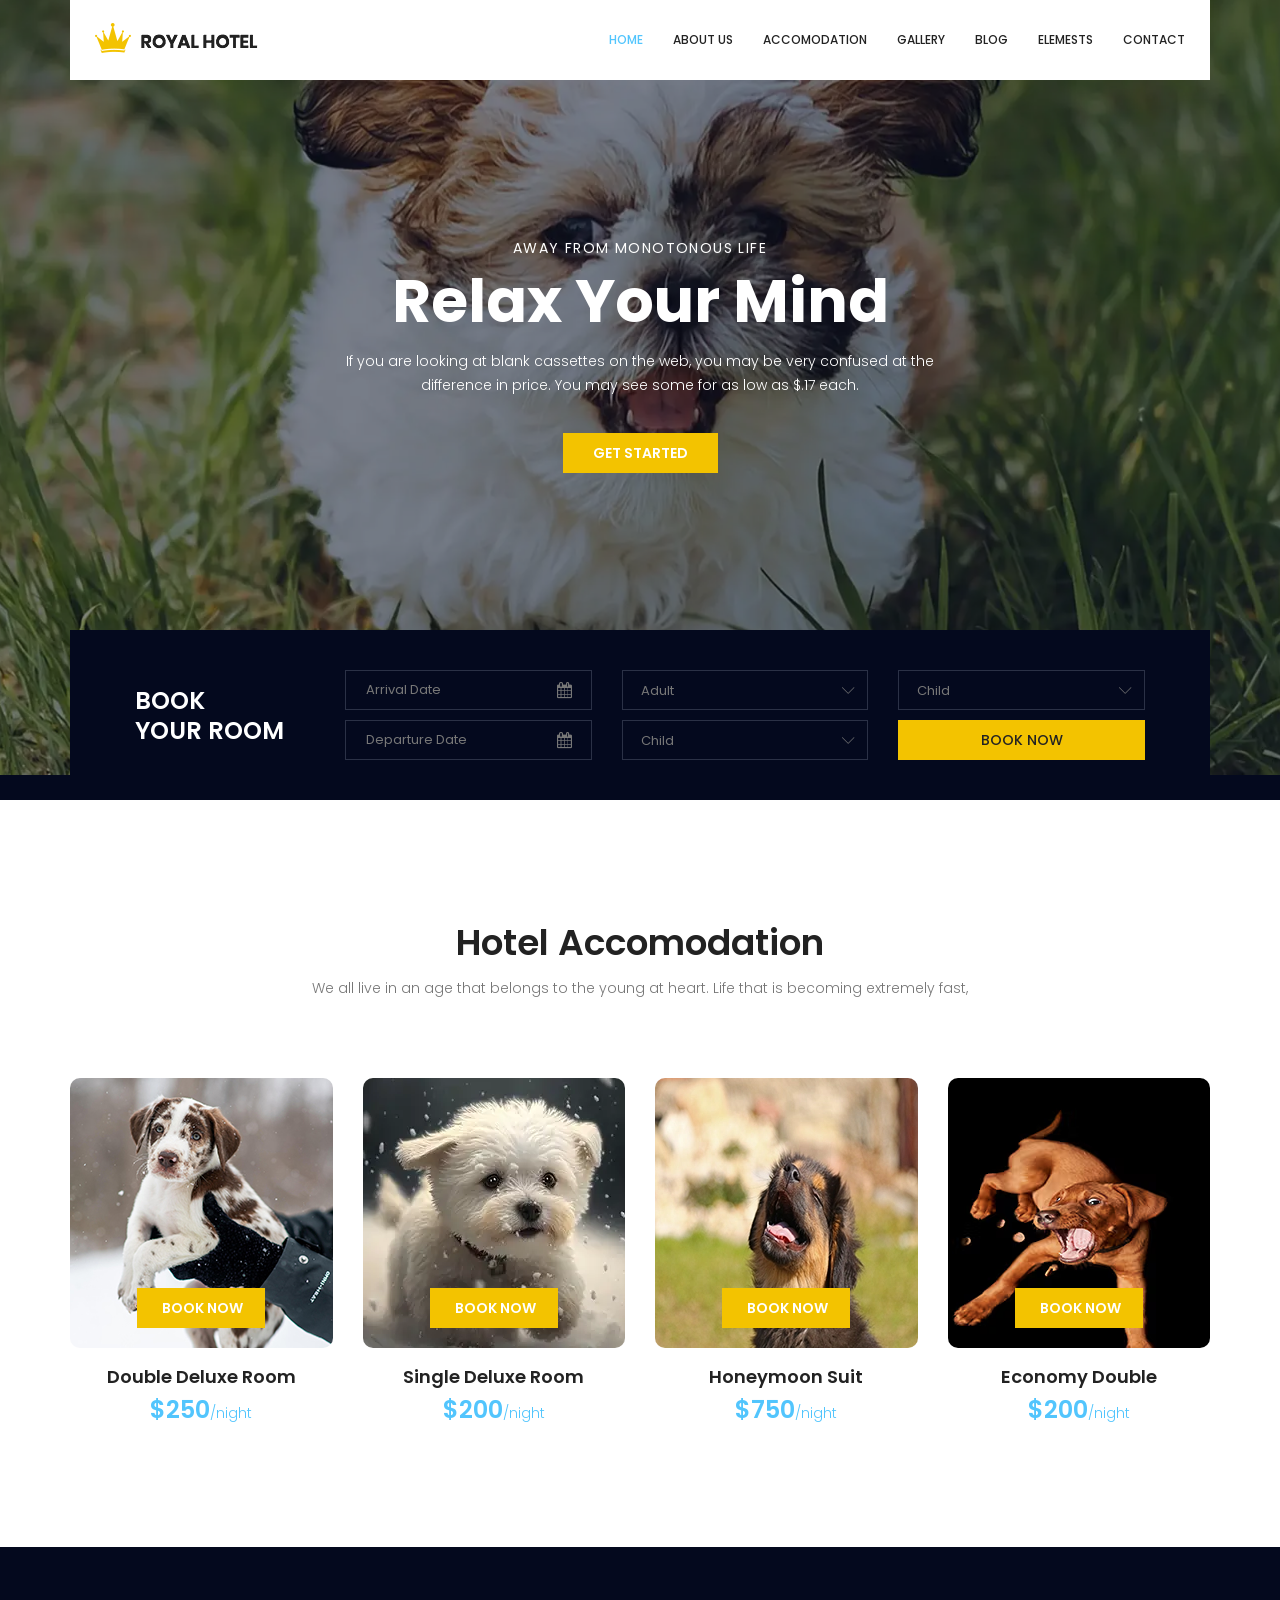
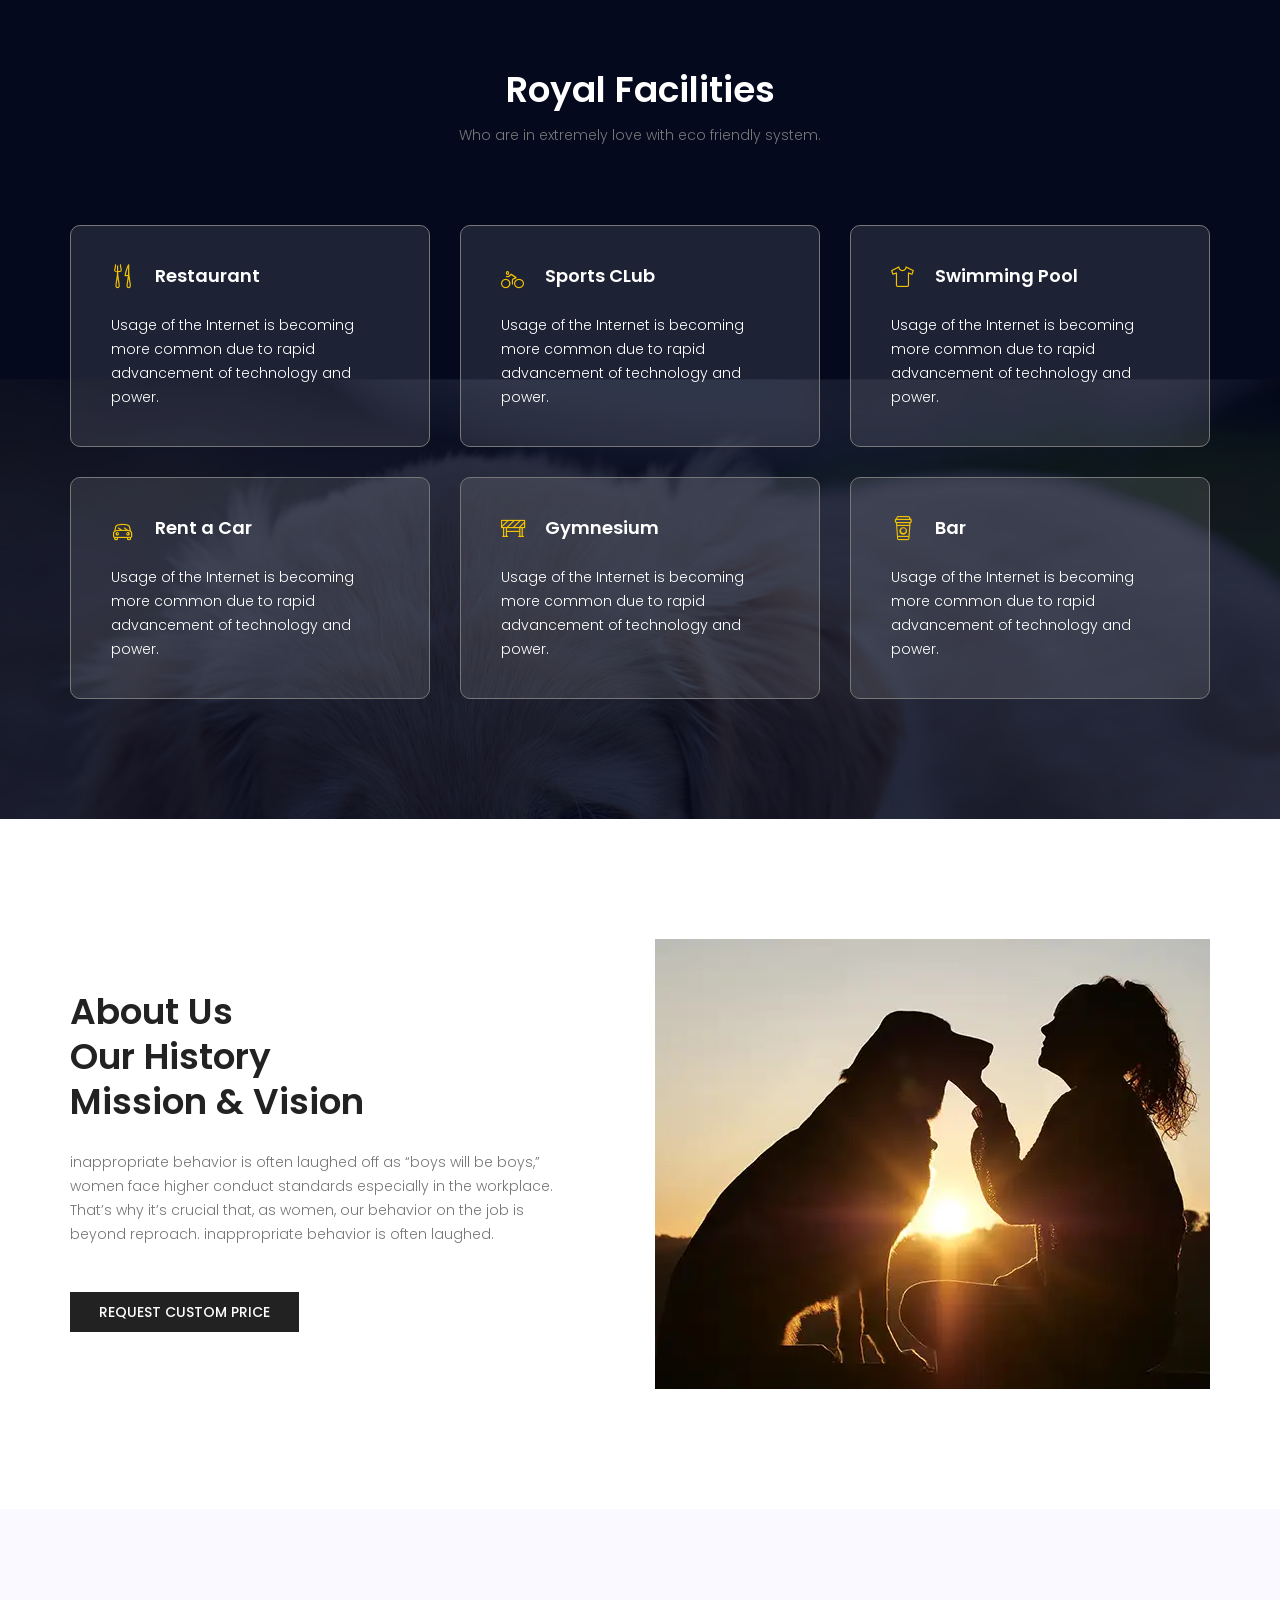
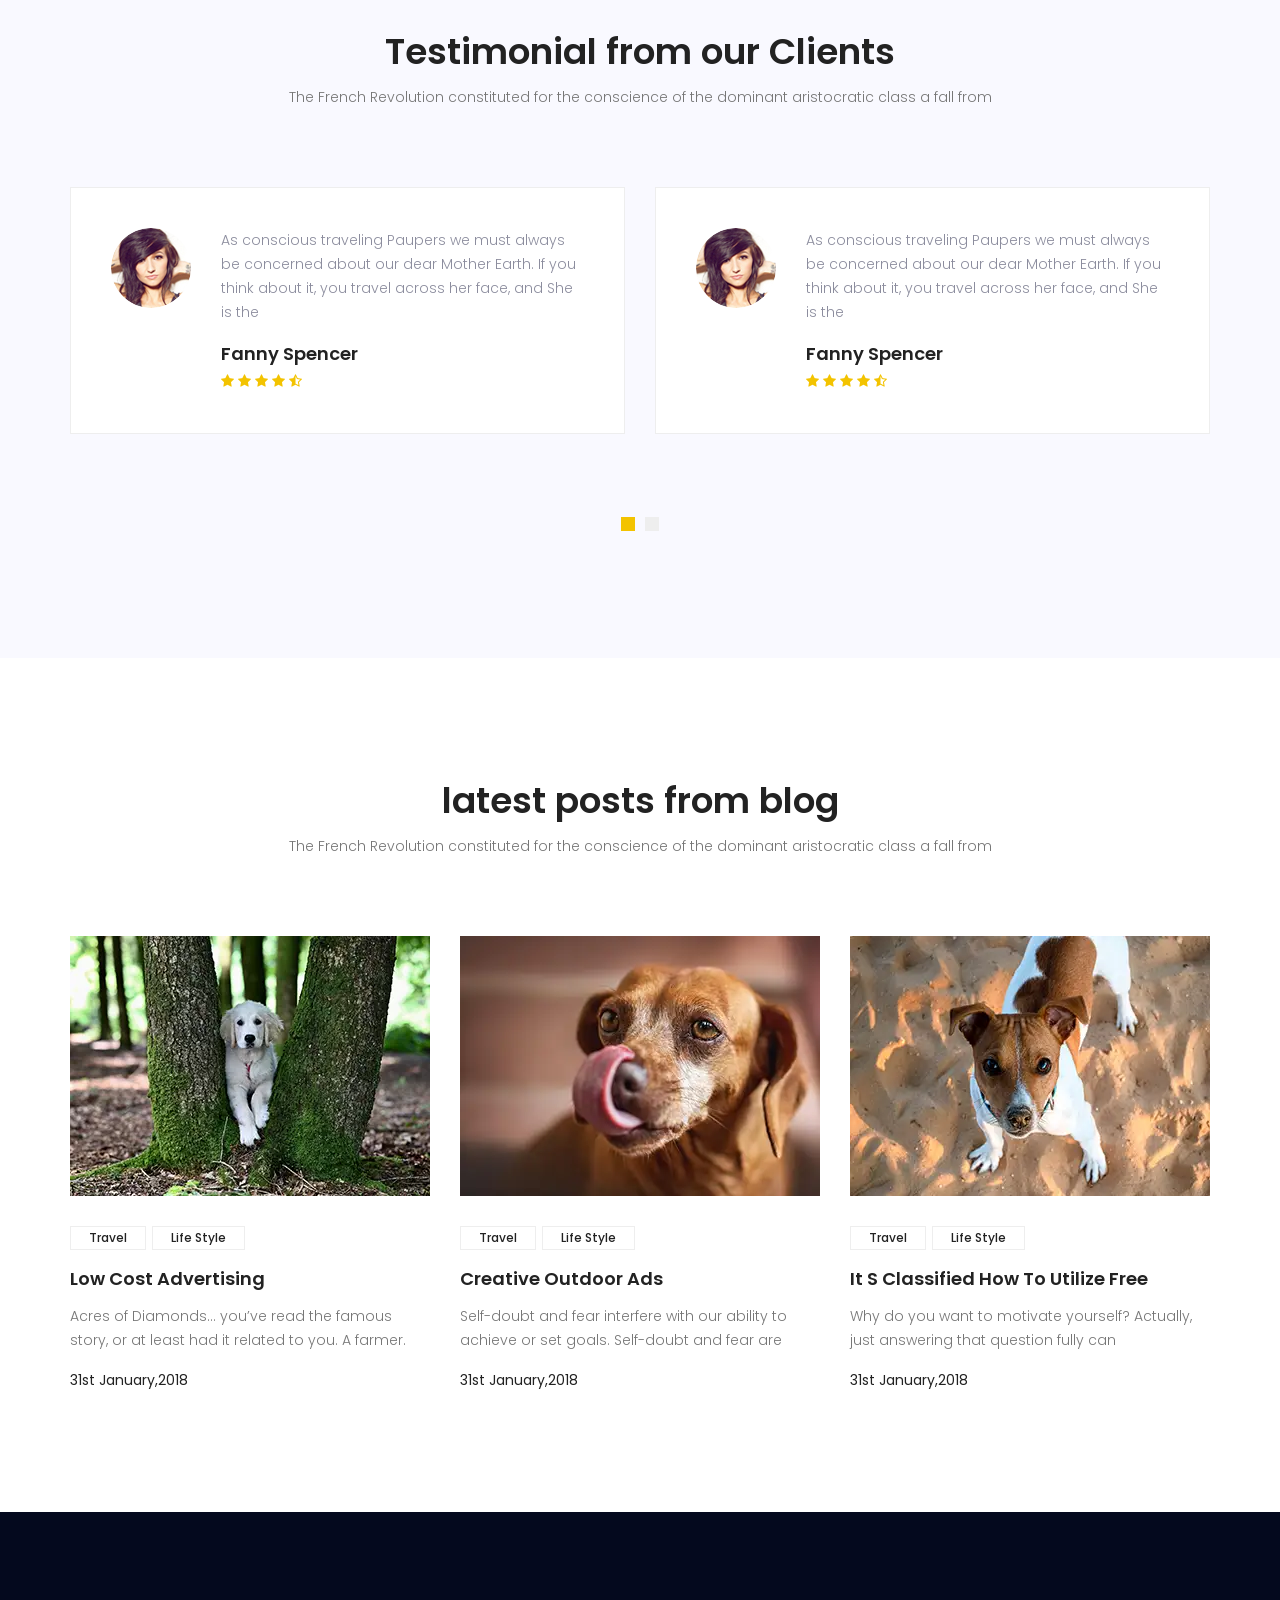
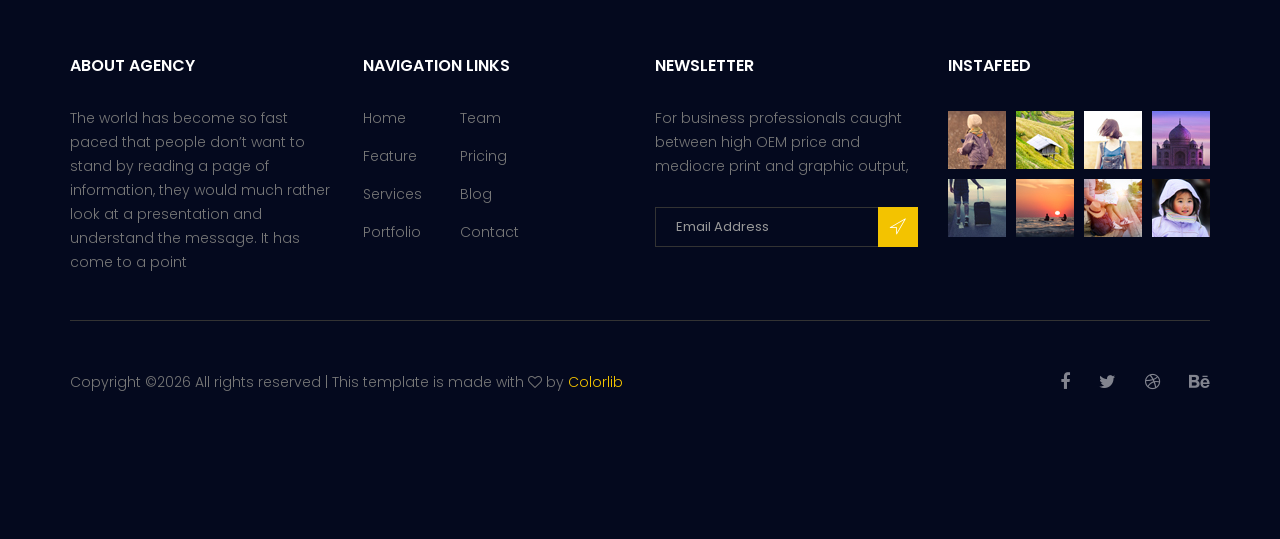
==== index.html @ e7f7d4d5 "primeiro commit" ====
<!doctype html>
<html lang="en">
    <head>
        <!-- Required meta tags -->
        <meta charset="utf-8">
        <meta name="viewport" content="width=device-width, initial-scale=1, shrink-to-fit=no">
        <link rel="icon" href="image/favicon.png" type="image/png">
        <title>Royal Hotel</title>
        <!-- Bootstrap CSS -->
        <link rel="stylesheet" href="css/bootstrap.css">
        <link rel="stylesheet" href="vendors/linericon/style.css">
        <link rel="stylesheet" href="css/font-awesome.min.css">
        <link rel="stylesheet" href="vendors/owl-carousel/owl.carousel.min.css">
        <link rel="stylesheet" href="vendors/bootstrap-datepicker/bootstrap-datetimepicker.min.css">
        <link rel="stylesheet" href="vendors/nice-select/css/nice-select.css">
        <link rel="stylesheet" href="vendors/owl-carousel/owl.carousel.min.css">
        <!-- main css -->
        <link rel="stylesheet" href="css/style.css">
        <link rel="stylesheet" href="css/responsive.css">
    </head>
    <body>
        <!--================Header Area =================-->
        <header class="header_area">
            <div class="container">
                <nav class="navbar navbar-expand-lg navbar-light">
                    <!-- Brand and toggle get grouped for better mobile display -->
                    <a class="navbar-brand logo_h" href="index.html"><img src="image/Logo.png" alt=""></a>
                    <button class="navbar-toggler" type="button" data-toggle="collapse" data-target="#navbarSupportedContent" aria-controls="navbarSupportedContent" aria-expanded="false" aria-label="Toggle navigation">
                        <span class="icon-bar"></span>
                        <span class="icon-bar"></span>
                        <span class="icon-bar"></span>
                    </button>
                    <!-- Collect the nav links, forms, and other content for toggling -->
                    <div class="collapse navbar-collapse offset" id="navbarSupportedContent">
                        <ul class="nav navbar-nav menu_nav ml-auto">
                            <li class="nav-item active"><a class="nav-link" href="index.html">Home</a></li> 
                            <li class="nav-item"><a class="nav-link" href="about.html">About us</a></li>
                            <li class="nav-item"><a class="nav-link" href="accomodation.html">Accomodation</a></li>
                            <li class="nav-item"><a class="nav-link" href="gallery.html">Gallery</a></li>
                            <li class="nav-item submenu dropdown">
                                <a href="#" class="nav-link dropdown-toggle" data-toggle="dropdown" role="button" aria-haspopup="true" aria-expanded="false">Blog</a>
                                <ul class="dropdown-menu">
                                    <li class="nav-item"><a class="nav-link" href="blog.html">Blog</a></li>
                                    <li class="nav-item"><a class="nav-link" href="blog-single.html">Blog Details</a></li>
                                </ul>
                            </li> 
                            <li class="nav-item"><a class="nav-link" href="elements.html">Elemests</a></li>
                            <li class="nav-item"><a class="nav-link" href="contact.html">Contact</a></li>
                        </ul>
                    </div> 
                </nav>
            </div>
        </header>
        <!--================Header Area =================-->
        
        <!--================Banner Area =================-->
        <section class="banner_area">
            <div class="booking_table d_flex align-items-center">
            	<div class="overlay bg-parallax" data-stellar-ratio="0.9" data-stellar-vertical-offset="0" data-background=""></div>
				<div class="container">
					<div class="banner_content text-center">
						<h6>Away from monotonous life</h6>
						<h2>Relax Your Mind</h2>
						<p>If you are looking at blank cassettes on the web, you may be very confused at the<br> difference in price. You may see some for as low as $.17 each.</p>
						<a href="#" class="btn theme_btn button_hover">Get Started</a>
					</div>
				</div>
            </div>
            <div class="hotel_booking_area position">
                <div class="container">
                    <div class="hotel_booking_table">
                        <div class="col-md-3">
                            <h2>Book<br> Your Room</h2>
                        </div>
                        <div class="col-md-9">
                            <div class="boking_table">
                                <div class="row">
                                    <div class="col-md-4">
                                        <div class="book_tabel_item">
                                            <div class="form-group">
                                                <div class='input-group date' id='datetimepicker11'>
                                                    <input type='text' class="form-control" placeholder="Arrival Date"/>
                                                    <span class="input-group-addon">
                                                        <i class="fa fa-calendar" aria-hidden="true"></i>
                                                    </span>
                                                </div>
                                            </div>
                                            <div class="form-group">
                                                <div class='input-group date' id='datetimepicker1'>
                                                    <input type='text' class="form-control" placeholder="Departure Date"/>
                                                    <span class="input-group-addon">
                                                        <i class="fa fa-calendar" aria-hidden="true"></i>
                                                    </span>
                                                </div>
                                            </div>
                                        </div>
                                    </div>
                                    <div class="col-md-4">
                                        <div class="book_tabel_item">
                                            <div class="input-group">
                                                <select class="wide">
                                                    <option data-display="Adult">Adult</option>
                                                    <option value="1">Old</option>
                                                    <option value="2">Younger</option>
                                                    <option value="3">Potato</option>
                                                </select>
                                            </div>
                                            <div class="input-group">
                                                <select class="wide">
                                                    <option data-display="Child">Child</option>
                                                    <option value="1">Child</option>
                                                    <option value="2">Baby</option>
                                                    <option value="3">Child</option>
                                                </select>
                                            </div>
                                        </div>
                                    </div>
                                    <div class="col-md-4">
                                        <div class="book_tabel_item">
                                            <div class="input-group">
                                                <select class="wide">
                                                    <option data-display="Child">Number of Rooms</option>
                                                    <option value="1">Room 01</option>
                                                    <option value="2">Room 02</option>
                                                    <option value="3">Room 03</option>
                                                </select>
                                            </div>
                                            <a class="book_now_btn button_hover" href="#">Book Now</a>
                                        </div>
                                    </div>
                                </div>
                            </div>
                        </div>
                    </div>
                </div>
            </div>
        </section>
        <!--================Banner Area =================-->
        
        <!--================ Accomodation Area  =================-->
        <section class="accomodation_area section_gap">
            <div class="container">
                <div class="section_title text-center">
                    <h2 class="title_color">Hotel Accomodation</h2>
                    <p>We all live in an age that belongs to the young at heart. Life that is becoming extremely fast, </p>
                </div>
                <div class="row mb_30">
                    <div class="col-lg-3 col-sm-6">
                        <div class="accomodation_item text-center">
                            <div class="hotel_img">
                                <img src="image/neve.avif" alt="">
                                <a href="#" class="btn theme_btn button_hover">Book Now</a>
                            </div>
                            <a href="#"><h4 class="sec_h4">Double Deluxe Room</h4></a>
                            <h5>$250<small>/night</small></h5>
                        </div>
                    </div>
                    <div class="col-lg-3 col-sm-6">
                        <div class="accomodation_item text-center">
                            <div class="hotel_img">
                                <img src="image/maltes.webp" alt="">
                                <a href="#" class="btn theme_btn button_hover">Book Now</a>
                            </div>
                            <a href="#"><h4 class="sec_h4">Single Deluxe Room</h4></a>
                            <h5>$200<small>/night</small></h5>
                        </div>
                    </div>
                    <div class="col-lg-3 col-sm-6">
                        <div class="accomodation_item text-center">
                            <div class="hotel_img">
                                <img src="image/cachorro.webp" alt="">
                                <a href="#" class="btn theme_btn button_hover">Book Now</a>
                            </div>
                            <a href="#"><h4 class="sec_h4">Honeymoon Suit</h4></a>
                            <h5>$750<small>/night</small></h5>
                        </div>
                    </div>
                    <div class="col-lg-3 col-sm-6">
                        <div class="accomodation_item text-center">
                            <div class="hotel_img">
                                <img src="image/racao.avif" alt="">
                                <a href="#" class="btn theme_btn button_hover">Book Now</a>
                            </div>
                            <a href="#"><h4 class="sec_h4">Economy Double</h4></a>
                            <h5>$200<small>/night</small></h5>
                        </div>
                    </div>
                </div>
            </div>
        </section>
        <!--================ Accomodation Area  =================-->
        
        <!--================ Facilities Area  =================-->
        <section class="facilities_area section_gap">
            <div class="overlay bg-parallax" data-stellar-ratio="0.8" data-stellar-vertical-offset="0" data-background="">  
            </div>
            <div class="container">
                <div class="section_title text-center">
                    <h2 class="title_w">Royal Facilities</h2>
                    <p>Who are in extremely love with eco friendly system.</p>
                </div>
                <div class="row mb_30">
                    <div class="col-lg-4 col-md-6">
                        <div class="facilities_item">
                            <h4 class="sec_h4"><i class="lnr lnr-dinner"></i>Restaurant</h4>
                            <p>Usage of the Internet is becoming more common due to rapid advancement of technology and power.</p>
                        </div>
                    </div>
                    <div class="col-lg-4 col-md-6">
                        <div class="facilities_item">
                            <h4 class="sec_h4"><i class="lnr lnr-bicycle"></i>Sports CLub</h4>
                            <p>Usage of the Internet is becoming more common due to rapid advancement of technology and power.</p>
                        </div>
                    </div>
                    <div class="col-lg-4 col-md-6">
                        <div class="facilities_item">
                            <h4 class="sec_h4"><i class="lnr lnr-shirt"></i>Swimming Pool</h4>
                            <p>Usage of the Internet is becoming more common due to rapid advancement of technology and power.</p>
                        </div>
                    </div>
                    <div class="col-lg-4 col-md-6">
                        <div class="facilities_item">
                            <h4 class="sec_h4"><i class="lnr lnr-car"></i>Rent a Car</h4>
                            <p>Usage of the Internet is becoming more common due to rapid advancement of technology and power.</p>
                        </div>
                    </div>
                    <div class="col-lg-4 col-md-6">
                        <div class="facilities_item">
                            <h4 class="sec_h4"><i class="lnr lnr-construction"></i>Gymnesium</h4>
                            <p>Usage of the Internet is becoming more common due to rapid advancement of technology and power.</p>
                        </div>
                    </div>
                    <div class="col-lg-4 col-md-6">
                        <div class="facilities_item">
                            <h4 class="sec_h4"><i class="lnr lnr-coffee-cup"></i>Bar</h4>
                            <p>Usage of the Internet is becoming more common due to rapid advancement of technology and power.</p>
                        </div>
                    </div>
                </div>
            </div>
        </section>
        <!--================ Facilities Area  =================-->
        
        <!--================ About History Area  =================-->
        <section class="about_history_area section_gap">
            <div class="container">
                <div class="row">
                    <div class="col-md-6 d_flex align-items-center">
                        <div class="about_content ">
                            <h2 class="title title_color">About Us <br>Our History<br>Mission & Vision</h2>
                            <p>inappropriate behavior is often laughed off as “boys will be boys,” women face higher conduct standards especially in the workplace. That’s why it’s crucial that, as women, our behavior on the job is beyond reproach. inappropriate behavior is often laughed.</p>
                            <a href="#" class="button_hover theme_btn_two">Request Custom Price</a>
                        </div>
                    </div>
                    <div class="col-md-6">
                        <img class="img-fluid" src="image/dono.webp" alt="img">
                    </div>
                </div>
            </div>
        </section>
        <!--================ About History Area  =================-->
        
        <!--================ Testimonial Area  =================-->
        <section class="testimonial_area section_gap">
            <div class="container">
                <div class="section_title text-center">
                    <h2 class="title_color">Testimonial from our Clients</h2>
                    <p>The French Revolution constituted for the conscience of the dominant aristocratic class a fall from </p>
                </div>
                <div class="testimonial_slider owl-carousel">
                    <div class="media testimonial_item">
                        <img class="rounded-circle" src="image/testtimonial-1.jpg" alt="">
                        <div class="media-body">
                            <p>As conscious traveling Paupers we must always be concerned about our dear Mother Earth. If you think about it, you travel across her face, and She is the </p>
                            <a href="#"><h4 class="sec_h4">Fanny Spencer</h4></a>
                            <div class="star">
                                <a href="#"><i class="fa fa-star"></i></a>
                                <a href="#"><i class="fa fa-star"></i></a>
                                <a href="#"><i class="fa fa-star"></i></a>
                                <a href="#"><i class="fa fa-star"></i></a>
                                <a href="#"><i class="fa fa-star-half-o"></i></a>
                            </div>
                        </div>
                    </div>    
                    <div class="media testimonial_item">
                        <img class="rounded-circle" src="image/testtimonial-1.jpg" alt="">
                        <div class="media-body">
                            <p>As conscious traveling Paupers we must always be concerned about our dear Mother Earth. If you think about it, you travel across her face, and She is the </p>
                            <a href="#"><h4 class="sec_h4">Fanny Spencer</h4></a>
                            <div class="star">
                                <a href="#"><i class="fa fa-star"></i></a>
                                <a href="#"><i class="fa fa-star"></i></a>
                                <a href="#"><i class="fa fa-star"></i></a>
                                <a href="#"><i class="fa fa-star"></i></a>
                                <a href="#"><i class="fa fa-star-half-o"></i></a>
                            </div>
                        </div>
                    </div>
                    <div class="media testimonial_item">
                        <img class="rounded-circle" src="image/testtimonial-1.jpg" alt="">
                        <div class="media-body">
                            <p>As conscious traveling Paupers we must always be concerned about our dear Mother Earth. If you think about it, you travel across her face, and She is the </p>
                            <a href="#"><h4 class="sec_h4">Fanny Spencer</h4></a>
                            <div class="star">
                                <a href="#"><i class="fa fa-star"></i></a>
                                <a href="#"><i class="fa fa-star"></i></a>
                                <a href="#"><i class="fa fa-star"></i></a>
                                <a href="#"><i class="fa fa-star"></i></a>
                                <a href="#"><i class="fa fa-star-half-o"></i></a>
                            </div>
                        </div>
                    </div>    
                    <div class="media testimonial_item">
                        <img class="rounded-circle" src="image/testtimonial-1.jpg" alt="">
                        <div class="media-body">
                            <p>As conscious traveling Paupers we must always be concerned about our dear Mother Earth. If you think about it, you travel across her face, and She is the </p>
                            <a href="#"><h4 class="sec_h4">Fanny Spencer</h4></a>
                            <div class="star">
                                <a href="#"><i class="fa fa-star"></i></a>
                                <a href="#"><i class="fa fa-star"></i></a>
                                <a href="#"><i class="fa fa-star"></i></a>
                                <a href="#"><i class="fa fa-star"></i></a>
                                <a href="#"><i class="fa fa-star-half-o"></i></a>
                            </div>
                        </div>
                    </div>
                </div>
            </div>
        </section>
        <!--================ Testimonial Area  =================-->
        
        <!--================ Latest Blog Area  =================-->
        <section class="latest_blog_area section_gap">
            <div class="container">
                <div class="section_title text-center">
                    <h2 class="title_color">latest posts from blog</h2>
                    <p>The French Revolution constituted for the conscience of the dominant aristocratic class a fall from </p>
                </div>
                <div class="row mb_30">
                    <div class="col-lg-4 col-md-6">
                        <div class="single-recent-blog-post">
                            <div class="thumb">
                                <img class="img-fluid" src="image/blog/cachorro-na-arvore.webp" alt="post">
                            </div>
                            <div class="details">
                                <div class="tags">
                                    <a href="#" class="button_hover tag_btn">Travel</a>
                                    <a href="#" class="button_hover tag_btn">Life Style</a>
                                </div>
                                <a href="#"><h4 class="sec_h4">Low Cost Advertising</h4></a>
                                <p>Acres of Diamonds… you’ve read the famous story, or at least had it related to you. A farmer.</p>
                                <h6 class="date title_color">31st January,2018</h6>
                            </div>	
                        </div>
                    </div>
                    <div class="col-lg-4 col-md-6">
                        <div class="single-recent-blog-post">
                            <div class="thumb">
                                <img class="img-fluid" src="image/blog/cachorro-caramelo.webp" alt="post">
                            </div>
                            <div class="details">
                                <div class="tags">
                                    <a href="#" class="button_hover tag_btn">Travel</a>
                                    <a href="#" class="button_hover tag_btn">Life Style</a>
                                </div>
                                <a href="#"><h4 class="sec_h4">Creative Outdoor Ads</h4></a>
                                <p>Self-doubt and fear interfere with our ability to achieve or set goals. Self-doubt and fear are</p>
                                <h6 class="date title_color">31st January,2018</h6>
                            </div>	
                        </div>
                    </div>
                    <div class="col-lg-4 col-md-6">
                        <div class="single-recent-blog-post">
                            <div class="thumb">
                                <img class="img-fluid" src="image/blog/cachorro-na-praia.webp" alt="post">
                            </div>
                            <div class="details">
                                <div class="tags">
                                    <a href="#" class="button_hover tag_btn">Travel</a>
                                    <a href="#" class="button_hover tag_btn">Life Style</a>
                                </div>
                                <a href="#"><h4 class="sec_h4">It S Classified How To Utilize Free</h4></a>
                                <p>Why do you want to motivate yourself? Actually, just answering that question fully can </p>
                                <h6 class="date title_color">31st January,2018</h6>
                            </div>	
                        </div>
                    </div>
                </div>
            </div>
        </section>
        <!--================ Recent Area  =================-->
        
        <!--================ start footer Area  =================-->	
        <footer class="footer-area section_gap">
            <div class="container">
                <div class="row">
                    <div class="col-lg-3  col-md-6 col-sm-6">
                        <div class="single-footer-widget">
                            <h6 class="footer_title">About Agency</h6>
                            <p>The world has become so fast paced that people don’t want to stand by reading a page of information, they would much rather look at a presentation and understand the message. It has come to a point </p>
                        </div>
                    </div>
                    <div class="col-lg-3 col-md-6 col-sm-6">
                        <div class="single-footer-widget">
                            <h6 class="footer_title">Navigation Links</h6>
                            <div class="row">
                                <div class="col-4">
                                    <ul class="list_style">
                                        <li><a href="#">Home</a></li>
                                        <li><a href="#">Feature</a></li>
                                        <li><a href="#">Services</a></li>
                                        <li><a href="#">Portfolio</a></li>
                                    </ul>
                                </div>
                                <div class="col-4">
                                    <ul class="list_style">
                                        <li><a href="#">Team</a></li>
                                        <li><a href="#">Pricing</a></li>
                                        <li><a href="#">Blog</a></li>
                                        <li><a href="#">Contact</a></li>
                                    </ul>
                                </div>										
                            </div>							
                        </div>
                    </div>							
                    <div class="col-lg-3 col-md-6 col-sm-6">
                        <div class="single-footer-widget">
                            <h6 class="footer_title">Newsletter</h6>
                            <p>For business professionals caught between high OEM price and mediocre print and graphic output, </p>		
                            <div id="mc_embed_signup">
                                <form target="_blank" action="https://spondonit.us12.list-manage.com/subscribe/post?u=1462626880ade1ac87bd9c93a&amp;id=92a4423d01" method="get" class="subscribe_form relative">
                                    <div class="input-group d-flex flex-row">
                                        <input name="EMAIL" placeholder="Email Address" onfocus="this.placeholder = ''" onblur="this.placeholder = 'Email Address '" required="" type="email">
                                        <button class="btn sub-btn"><span class="lnr lnr-location"></span></button>		
                                    </div>									
                                    <div class="mt-10 info"></div>
                                </form>
                            </div>
                        </div>
                    </div>
                    <div class="col-lg-3 col-md-6 col-sm-6">
                        <div class="single-footer-widget instafeed">
                            <h6 class="footer_title">InstaFeed</h6>
                            <ul class="list_style instafeed d-flex flex-wrap">
                                <li><img src="image/instagram/Image-01.jpg" alt=""></li>
                                <li><img src="image/instagram/Image-02.jpg" alt=""></li>
                                <li><img src="image/instagram/Image-03.jpg" alt=""></li>
                                <li><img src="image/instagram/Image-04.jpg" alt=""></li>
                                <li><img src="image/instagram/Image-05.jpg" alt=""></li>
                                <li><img src="image/instagram/Image-06.jpg" alt=""></li>
                                <li><img src="image/instagram/Image-07.jpg" alt=""></li>
                                <li><img src="image/instagram/Image-08.jpg" alt=""></li>
                            </ul>
                        </div>
                    </div>						
                </div>
                <div class="border_line"></div>
                <div class="row footer-bottom d-flex justify-content-between align-items-center">
                    <p class="col-lg-8 col-sm-12 footer-text m-0"><!-- Link back to Colorlib can't be removed. Template is licensed under CC BY 3.0. -->
Copyright &copy;<script>document.write(new Date().getFullYear());</script> All rights reserved | This template is made with <i class="fa fa-heart-o" aria-hidden="true"></i> by <a href="https://colorlib.com" target="_blank">Colorlib</a>
<!-- Link back to Colorlib can't be removed. Template is licensed under CC BY 3.0. --></p>
                    <div class="col-lg-4 col-sm-12 footer-social">
                        <a href="#"><i class="fa fa-facebook"></i></a>
                        <a href="#"><i class="fa fa-twitter"></i></a>
                        <a href="#"><i class="fa fa-dribbble"></i></a>
                        <a href="#"><i class="fa fa-behance"></i></a>
                    </div>
                </div>
            </div>
        </footer>
		<!--================ End footer Area  =================-->
        
        
        <!-- Optional JavaScript -->
        <!-- jQuery first, then Popper.js, then Bootstrap JS -->
        <script src="js/jquery-3.2.1.min.js"></script>
        <script src="js/popper.js"></script>
        <script src="js/bootstrap.min.js"></script>
        <script src="vendors/owl-carousel/owl.carousel.min.js"></script>
        <script src="js/jquery.ajaxchimp.min.js"></script>
        <script src="js/mail-script.js"></script>
        <script src="vendors/bootstrap-datepicker/bootstrap-datetimepicker.min.js"></script>
        <script src="vendors/nice-select/js/jquery.nice-select.js"></script>
        <script src="js/mail-script.js"></script>
        <script src="js/stellar.js"></script>
        <script src="vendors/lightbox/simpleLightbox.min.js"></script>
        <script src="js/custom.js"></script>
    </body>
</html>
---- vendors/linericon/style.css ----
@font-face {
	font-family: 'Linearicons-Free';
	src:url('fonts/Linearicons-Free.eot?w118d');
	src:url('fonts/Linearicons-Free.eot?#iefixw118d') format('embedded-opentype'),
		url('fonts/Linearicons-Free.woff2?w118d') format('woff2'),
		url('fonts/Linearicons-Free.woff?w118d') format('woff'),
		url('fonts/Linearicons-Free.ttf?w118d') format('truetype'),
		url('fonts/Linearicons-Free.svg?w118d#Linearicons-Free') format('svg');
	font-weight: normal;
	font-style: normal;
}

.lnr {
	font-family: 'Linearicons-Free';
	speak: none;
	font-style: normal;
	font-weight: normal;
	font-variant: normal;
	text-transform: none;
	line-height: 1;

	/* Better Font Rendering =========== */
	-webkit-font-smoothing: antialiased;
	-moz-osx-font-smoothing: grayscale;
}

.lnr-home:before {
	content: "\e800";
}
.lnr-apartment:before {
	content: "\e801";
}
.lnr-pencil:before {
	content: "\e802";
}
.lnr-magic-wand:before {
	content: "\e803";
}
.lnr-drop:before {
	content: "\e804";
}
.lnr-lighter:before {
	content: "\e805";
}
.lnr-poop:before {
	content: "\e806";
}
.lnr-sun:before {
	content: "\e807";
}
.lnr-moon:before {
	content: "\e808";
}
.lnr-cloud:before {
	content: "\e809";
}
.lnr-cloud-upload:before {
	content: "\e80a";
}
.lnr-cloud-download:before {
	content: "\e80b";
}
.lnr-cloud-sync:before {
	content: "\e80c";
}
.lnr-cloud-check:before {
	content: "\e80d";
}
.lnr-database:before {
	content: "\e80e";
}
.lnr-lock:before {
	content: "\e80f";
}
.lnr-cog:before {
	content: "\e810";
}
.lnr-trash:before {
	content: "\e811";
}
.lnr-dice:before {
	content: "\e812";
}
.lnr-heart:before {
	content: "\e813";
}
.lnr-star:before {
	content: "\e814";
}
.lnr-star-half:before {
	content: "\e815";
}
.lnr-star-empty:before {
	content: "\e816";
}
.lnr-flag:before {
	content: "\e817";
}
.lnr-envelope:before {
	content: "\e818";
}
.lnr-paperclip:before {
	content: "\e819";
}
.lnr-inbox:before {
	content: "\e81a";
}
.lnr-eye:before {
	content: "\e81b";
}
.lnr-printer:before {
	content: "\e81c";
}
.lnr-file-empty:before {
	content: "\e81d";
}
.lnr-file-add:before {
	content: "\e81e";
}
.lnr-enter:before {
	content: "\e81f";
}
.lnr-exit:before {
	content: "\e820";
}
.lnr-graduation-hat:before {
	content: "\e821";
}
.lnr-license:before {
	content: "\e822";
}
.lnr-music-note:before {
	content: "\e823";
}
.lnr-film-play:before {
	content: "\e824";
}
.lnr-camera-video:before {
	content: "\e825";
}
.lnr-camera:before {
	content: "\e826";
}
.lnr-picture:before {
	content: "\e827";
}
.lnr-book:before {
	content: "\e828";
}
.lnr-bookmark:before {
	content: "\e829";
}
.lnr-user:before {
	content: "\e82a";
}
.lnr-users:before {
	content: "\e82b";
}
.lnr-shirt:before {
	content: "\e82c";
}
.lnr-store:before {
	content: "\e82d";
}
.lnr-cart:before {
	content: "\e82e";
}
.lnr-tag:before {
	content: "\e82f";
}
.lnr-phone-handset:before {
	content: "\e830";
}
.lnr-phone:before {
	content: "\e831";
}
.lnr-pushpin:before {
	content: "\e832";
}
.lnr-map-marker:before {
	content: "\e833";
}
.lnr-map:before {
	content: "\e834";
}
.lnr-location:before {
	content: "\e835";
}
.lnr-calendar-full:before {
	content: "\e836";
}
.lnr-keyboard:before {
	content: "\e837";
}
.lnr-spell-check:before {
	content: "\e838";
}
.lnr-screen:before {
	content: "\e839";
}
.lnr-smartphone:before {
	content: "\e83a";
}
.lnr-tablet:before {
	content: "\e83b";
}
.lnr-laptop:before {
	content: "\e83c";
}
.lnr-laptop-phone:before {
	content: "\e83d";
}
.lnr-power-switch:before {
	content: "\e83e";
}
.lnr-bubble:before {
	content: "\e83f";
}
.lnr-heart-pulse:before {
	content: "\e840";
}
.lnr-construction:before {
	content: "\e841";
}
.lnr-pie-chart:before {
	content: "\e842";
}
.lnr-chart-bars:before {
	content: "\e843";
}
.lnr-gift:before {
	content: "\e844";
}
.lnr-diamond:before {
	content: "\e845";
}
.lnr-linearicons:before {
	content: "\e846";
}
.lnr-dinner:before {
	content: "\e847";
}
.lnr-coffee-cup:before {
	content: "\e848";
}
.lnr-leaf:before {
	content: "\e849";
}
.lnr-paw:before {
	content: "\e84a";
}
.lnr-rocket:before {
	content: "\e84b";
}
.lnr-briefcase:before {
	content: "\e84c";
}
.lnr-bus:before {
	content: "\e84d";
}
.lnr-car:before {
	content: "\e84e";
}
.lnr-train:before {
	content: "\e84f";
}
.lnr-bicycle:before {
	content: "\e850";
}
.lnr-wheelchair:before {
	content: "\e851";
}
.lnr-select:before {
	content: "\e852";
}
.lnr-earth:before {
	content: "\e853";
}
.lnr-smile:before {
	content: "\e854";
}
.lnr-sad:before {
	content: "\e855";
}
.lnr-neutral:before {
	content: "\e856";
}
.lnr-mustache:before {
	content: "\e857";
}
.lnr-alarm:before {
	content: "\e858";
}
.lnr-bullhorn:before {
	content: "\e859";
}
.lnr-volume-high:before {
	content: "\e85a";
}
.lnr-volume-medium:before {
	content: "\e85b";
}
.lnr-volume-low:before {
	content: "\e85c";
}
.lnr-volume:before {
	content: "\e85d";
}
.lnr-mic:before {
	content: "\e85e";
}
.lnr-hourglass:before {
	content: "\e85f";
}
.lnr-undo:before {
	content: "\e860";
}
.lnr-redo:before {
	content: "\e861";
}
.lnr-sync:before {
	content: "\e862";
}
.lnr-history:before {
	content: "\e863";
}
.lnr-clock:before {
	content: "\e864";
}
.lnr-download:before {
	content: "\e865";
}
.lnr-upload:before {
	content: "\e866";
}
.lnr-enter-down:before {
	content: "\e867";
}
.lnr-exit-up:before {
	content: "\e868";
}
.lnr-bug:before {
	content: "\e869";
}
.lnr-code:before {
	content: "\e86a";
}
.lnr-link:before {
	content: "\e86b";
}
.lnr-unlink:before {
	content: "\e86c";
}
.lnr-thumbs-up:before {
	content: "\e86d";
}
.lnr-thumbs-down:before {
	content: "\e86e";
}
.lnr-magnifier:before {
	content: "\e86f";
}
.lnr-cross:before {
	content: "\e870";
}
.lnr-menu:before {
	content: "\e871";
}
.lnr-list:before {
	content: "\e872";
}
.lnr-chevron-up:before {
	content: "\e873";
}
.lnr-chevron-down:before {
	content: "\e874";
}
.lnr-chevron-left:before {
	content: "\e875";
}
.lnr-chevron-right:before {
	content: "\e876";
}
.lnr-arrow-up:before {
	content: "\e877";
}
.lnr-arrow-down:before {
	content: "\e878";
}
.lnr-arrow-left:before {
	content: "\e879";
}
.lnr-arrow-right:before {
	content: "\e87a";
}
.lnr-move:before {
	content: "\e87b";
}
.lnr-warning:before {
	content: "\e87c";
}
.lnr-question-circle:before {
	content: "\e87d";
}
.lnr-menu-circle:before {
	content: "\e87e";
}
.lnr-checkmark-circle:before {
	content: "\e87f";
}
.lnr-cross-circle:before {
	content: "\e880";
}
.lnr-plus-circle:before {
	content: "\e881";
}
.lnr-circle-minus:before {
	content: "\e882";
}
.lnr-arrow-up-circle:before {
	content: "\e883";
}
.lnr-arrow-down-circle:before {
	content: "\e884";
}
.lnr-arrow-left-circle:before {
	content: "\e885";
}
.lnr-arrow-right-circle:before {
	content: "\e886";
}
.lnr-chevron-up-circle:before {
	content: "\e887";
}
.lnr-chevron-down-circle:before {
	content: "\e888";
}
.lnr-chevron-left-circle:before {
	content: "\e889";
}
.lnr-chevron-right-circle:before {
	content: "\e88a";
}
.lnr-crop:before {
	content: "\e88b";
}
.lnr-frame-expand:before {
	content: "\e88c";
}
.lnr-frame-contract:before {
	content: "\e88d";
}
.lnr-layers:before {
	content: "\e88e";
}
.lnr-funnel:before {
	content: "\e88f";
}
.lnr-text-format:before {
	content: "\e890";
}
.lnr-text-format-remove:before {
	content: "\e891";
}
.lnr-text-size:before {
	content: "\e892";
}
.lnr-bold:before {
	content: "\e893";
}
.lnr-italic:before {
	content: "\e894";
}
.lnr-underline:before {
	content: "\e895";
}
.lnr-strikethrough:before {
	content: "\e896";
}
.lnr-highlight:before {
	content: "\e897";
}
.lnr-text-align-left:before {
	content: "\e898";
}
.lnr-text-align-center:before {
	content: "\e899";
}
.lnr-text-align-right:before {
	content: "\e89a";
}
.lnr-text-align-justify:before {
	content: "\e89b";
}
.lnr-line-spacing:before {
	content: "\e89c";
}
.lnr-indent-increase:before {
	content: "\e89d";
}
.lnr-indent-decrease:before {
	content: "\e89e";
}
.lnr-pilcrow:before {
	content: "\e89f";
}
.lnr-direction-ltr:before {
	content: "\e8a0";
}
.lnr-direction-rtl:before {
	content: "\e8a1";
}
.lnr-page-break:before {
	content: "\e8a2";
}
.lnr-sort-alpha-asc:before {
	content: "\e8a3";
}
.lnr-sort-amount-asc:before {
	content: "\e8a4";
}
.lnr-hand:before {
	content: "\e8a5";
}
.lnr-pointer-up:before {
	content: "\e8a6";
}
.lnr-pointer-right:before {
	content: "\e8a7";
}
.lnr-pointer-down:before {
	content: "\e8a8";
}
.lnr-pointer-left:before {
	content: "\e8a9";
}
---- vendors/nice-select/css/nice-select.css ----
.nice-select {
  -webkit-tap-highlight-color: transparent;
  background-color: #fff;
  border-radius: 5px;
  border: solid 1px #e8e8e8;
  box-sizing: border-box;
  clear: both;
  cursor: pointer;
  display: block;
  float: left;
  font-family: inherit;
  font-size: 14px;
  font-weight: normal;
  height: 42px;
  line-height: 40px;
  outline: none;
  padding-left: 18px;
  padding-right: 30px;
  position: relative;
  text-align: left !important;
  -webkit-transition: all 0.2s ease-in-out;
  transition: all 0.2s ease-in-out;
  -webkit-user-select: none;
     -moz-user-select: none;
      -ms-user-select: none;
          user-select: none;
  white-space: nowrap;
  width: auto; }
  .nice-select:hover {
    border-color: #dbdbdb; }
  .nice-select:active, .nice-select.open, .nice-select:focus {
    border-color: #999; }
  .nice-select:after {
    border-bottom: 2px solid #999;
    border-right: 2px solid #999;
    content: '';
    display: block;
    height: 5px;
    margin-top: -4px;
    pointer-events: none;
    position: absolute;
    right: 12px;
    top: 50%;
    -webkit-transform-origin: 66% 66%;
        -ms-transform-origin: 66% 66%;
            transform-origin: 66% 66%;
    -webkit-transform: rotate(45deg);
        -ms-transform: rotate(45deg);
            transform: rotate(45deg);
    -webkit-transition: all 0.15s ease-in-out;
    transition: all 0.15s ease-in-out;
    width: 5px; }
  .nice-select.open:after {
    -webkit-transform: rotate(-135deg);
        -ms-transform: rotate(-135deg);
            transform: rotate(-135deg); }
  .nice-select.open .list {
    opacity: 1;
    pointer-events: auto;
    -webkit-transform: scale(1) translateY(0);
        -ms-transform: scale(1) translateY(0);
            transform: scale(1) translateY(0); }
  .nice-select.disabled {
    border-color: #ededed;
    color: #999;
    pointer-events: none; }
    .nice-select.disabled:after {
      border-color: #cccccc; }
  .nice-select.wide {
    width: 100%; }
    .nice-select.wide .list {
      left: 0 !important;
      right: 0 !important; }
  .nice-select.right {
    float: right; }
    .nice-select.right .list {
      left: auto;
      right: 0; }
  .nice-select.small {
    font-size: 12px;
    height: 36px;
    line-height: 34px; }
    .nice-select.small:after {
      height: 4px;
      width: 4px; }
    .nice-select.small .option {
      line-height: 34px;
      min-height: 34px; }
  .nice-select .list {
    background-color: #fff;
    border-radius: 5px;
    box-shadow: 0 0 0 1px rgba(68, 68, 68, 0.11);
    box-sizing: border-box;
    margin-top: 4px;
    opacity: 0;
    overflow: hidden;
    padding: 0;
    pointer-events: none;
    position: absolute;
    top: 100%;
    left: 0;
    -webkit-transform-origin: 50% 0;
        -ms-transform-origin: 50% 0;
            transform-origin: 50% 0;
    -webkit-transform: scale(0.75) translateY(-21px);
        -ms-transform: scale(0.75) translateY(-21px);
            transform: scale(0.75) translateY(-21px);
    -webkit-transition: all 0.2s cubic-bezier(0.5, 0, 0, 1.25), opacity 0.15s ease-out;
    transition: all 0.2s cubic-bezier(0.5, 0, 0, 1.25), opacity 0.15s ease-out;
    z-index: 9; }
    .nice-select .list:hover .option:not(:hover) {
      background-color: transparent !important; }
  .nice-select .option {
    cursor: pointer;
    font-weight: 400;
    line-height: 40px;
    list-style: none;
    min-height: 40px;
    outline: none;
    padding-left: 18px;
    padding-right: 29px;
    text-align: left;
    -webkit-transition: all 0.2s;
    transition: all 0.2s; }
    .nice-select .option:hover, .nice-select .option.focus, .nice-select .option.selected.focus {
      background-color: #f6f6f6; }
    .nice-select .option.selected {
      font-weight: bold; }
    .nice-select .option.disabled {
      background-color: transparent;
      color: #999;
      cursor: default; }

.no-csspointerevents .nice-select .list {
  display: none; }

.no-csspointerevents .nice-select.open .list {
  display: block; }
---- css/style.css ----
/*----------------------------------------------------
@File: Default Styles
@Author: Rocky
@URL: http://wethemez.com
Author E-mail: rockybd1995@gmail.com

This file contains the styling for the actual theme, this
is the file you need to edit to change the look of the
theme.
---------------------------------------------------- */
/*=====================================================================
@Template Name: Royal Hotel
@Author: Rocky
@Developed By: Rocky
@Developer URL: http://rocky.wethemez.com
Author E-mail: rockybd1995@gmail.com

@Default Styles

Table of Content:
01/ Variables
02/ predefin
03/ header
04/ button
05/ banner
06/ breadcrumb
07/ about
08/ team
09/ project 
10/ price 
11/ team 
12/ blog 
13/ video  
14/ features  
15/ career  
16/ contact 
17/ footer

=====================================================================*/
/*----------------------------------------------------*/
/*font Variables*/
/*Color Variables*/
/*=================== fonts ====================*/
@import url("https://fonts.googleapis.com/css?family=Poppins:300,400,500,600,700");
.col-md-offset-right-1, .col-lg-offset-right-1 {
  margin-right: 8.33333333%;
}

/*---------------------------------------------------- */
/*----------------------------------------------------*/
.list_style {
  list-style: none;
  margin: 0px;
  padding: 0px;
}

a {
  text-decoration: none;
  -webkit-transition: all 0.3s ease-in-out;
  -o-transition: all 0.3s ease-in-out;
  transition: all 0.3s ease-in-out;
}

a:hover, a:focus {
  text-decoration: none;
  outline: none;
}

.row.m0 {
  margin: 0px;
}

.p0 {
  padding: 0px;
}

.mt-30 {
  margin-top: 30px;
}

.mt-25 {
  margin-top: 25px;
}

body {
  line-height: 24px;
  font-size: 14px;
  font-family: "Poppins", sans-serif;
  font-weight: 300;
  color: #777777;
}

section {
  background: #fff;
}

h1, h2, h3, h4, h5, h6 {
  font-family: "Poppins", sans-serif;
  font-weight: 600;
}

button:focus {
  outline: none;
}

@media (min-width: 1200px) {
  .container {
    max-width: 1170px;
  }
}

.section_gap {
  padding: 120px 0;
}

.d_flex {
  display: -webkit-box;
  display: -ms-flexbox;
  display: flex;
}

.row_reverse {
  -webkit-box-orient: horizontal;
  -webkit-box-direction: reverse;
  -ms-flex-direction: row-reverse;
  flex-direction: row-reverse;
}

.mb_30 {
  margin-bottom: -30px;
}

.section_title {
  margin-bottom: 75px;
}

.section_title h2 {
  font-size: 36px;
  line-height: 45px;
  font-weight: 600;
}

.section_title p {
  font-size: 14px;
  line-height: 30px;
  color: #777777;
  margin-bottom: 0px;
}

.title_color {
  color: #222222;
}

.title_w {
  color: #fff;
}

.title {
  font-size: 36px;
  line-height: 45px;
  font-weight: 600;
}

/*---------------------------------------------------- */
/*----------------------------------------------------*/
.theme_btn {
  font-size: 14px;
  line-height: 30px;
  text-transform: uppercase;
  color: #fff;
  font-weight: 600;
  background: #f3c300;
  padding: 5px 30px;
}

.theme_btn:before {
  background: #f8b100;
}

.theme_btn:hover {
  color: #fff;
}

.white_btn {
  background: #fff;
  padding: 0px 40px;
  line-height: 40px;
  font-size: 14px;
  color: #222222;
  font-family: "Poppins", sans-serif;
  font-weight: 500;
}

.button_hover {
  border-radius: 0px;
  position: relative;
  z-index: 1;
  -webkit-transition: all 0.3s linear;
  -o-transition: all 0.3s linear;
  transition: all 0.3s linear;
  overflow: hidden;
  border: 0px;
  display: inline-block;
  text-align: center;
}

.button_hover:before {
  content: "";
  width: 100%;
  height: 100%;
  left: 0;
  top: 0;
  position: absolute;
  -webkit-transform: translateX(-100%);
  -ms-transform: translateX(-100%);
  transform: translateX(-100%);
  z-index: -1;
  background: #f8b100;
  -webkit-transition: all 0.3s linear;
  -o-transition: all 0.3s linear;
  transition: all 0.3s linear;
  opacity: 0;
}

.button_hover:hover {
  color: #fff;
}

.button_hover:hover:before {
  -webkit-transform: translateX(0);
  -ms-transform: translateX(0);
  transform: translateX(0);
  opacity: 1;
}

.theme_btn_two {
  font-size: 14px;
  font-weight: 500;
  line-height: 30px;
  background: #222222;
  color: #fff;
  text-transform: uppercase;
  padding: 5px 29px;
}

.book_now_btn {
  width: 100%;
  display: block;
  background: #f3c300;
  color: #222222;
  text-transform: uppercase;
  font-size: 14px;
  line-height: 30px;
  font-weight: 500;
  padding: 5px 20px;
}

/*---------------------------------------------------- */
/*----------------------------------------------------*/
/*============== header css =============*/
.header_area {
  position: absolute;
  top: 0;
  left: 0;
  width: 100%;
  z-index: 20;
}

.header-top {
  padding: 3px 0px;
}

.header-top a {
  color: #fff;
  -webkit-transition: all 0.3s linear;
  -o-transition: all 0.3s linear;
  transition: all 0.3s linear;
}

.header-top a:hover {
  color: #f3c300;
}

.header-top ul {
  padding-left: 0px;
  margin-bottom: 0px;
}

.header-top ul li {
  display: inline-block;
  margin-right: 15px;
}

@media (max-width: 414px) {
  .header-top ul li {
    margin-right: 0px;
  }
}

.header-top .header-top-left a {
  margin-right: 8px;
  font-size: 12px;
  font-weight: 500;
  line-height: 20px;
  display: inline-block;
}

.header-top .header-top-right {
  text-align: right;
}

.header-top .header-top-right .header-social a {
  color: #fff;
  margin-left: 15px;
  -webkit-transition: all 0.3s linear;
  -o-transition: all 0.3s linear;
  transition: all 0.3s linear;
  font-size: 14px;
}

.header-top .header-top-right .header-social a:hover {
  color: #f3c300;
}

.navbar {
  padding: 0px;
  border: 0px;
  border-radius: 0px;
}

.navbar {
  background: #fff;
  padding: 0px 25px;
}

.navbar .logo_h {
  padding-top: 0px;
}

.navbar .menu_nav .nav-item .nav-link {
  font: 500 12px/80px "Poppins", sans-serif;
  color: #222222;
  text-transform: uppercase;
  padding: 0px;
}

.navbar .menu_nav .nav-item .nav-link:after {
  display: none;
}

.navbar .menu_nav .nav-item:hover .nav-link, .navbar .menu_nav .nav-item.active .nav-link {
  color: #52c5fd;
}

.navbar .menu_nav .nav-item.submenu {
  position: relative;
}

.navbar .menu_nav .nav-item.submenu ul {
  border: none;
  padding: 0px;
  border-radius: 0px;
  -webkit-box-shadow: none;
  box-shadow: none;
  margin: 0px;
  background: transparent;
}

@media (min-width: 992px) {
  .navbar .menu_nav .nav-item.submenu ul {
    position: absolute;
    top: 100%;
    left: 0px;
    min-width: 220px;
    text-align: left;
    opacity: 0;
    -webkit-transition: all 300ms ease-in;
    -o-transition: all 300ms ease-in;
    transition: all 300ms ease-in;
    visibility: hidden;
    display: block;
    border: none;
    padding: 0px;
    border-radius: 0px;
  }
}

.navbar .menu_nav .nav-item.submenu ul:before {
  content: "";
  width: 0;
  height: 0;
  border-style: solid;
  border-width: 10px 10px 0 10px;
  border-color: #eeeeee transparent transparent transparent;
  position: absolute;
  right: 24px;
  top: 45px;
  z-index: 3;
  opacity: 0;
  -webkit-transition: all 400ms linear;
  -o-transition: all 400ms linear;
  transition: all 400ms linear;
}

.navbar .menu_nav .nav-item.submenu ul .nav-item {
  display: block;
  float: none;
  margin-right: 0px;
  border-bottom: 1px solid #ededed;
  margin-left: 0px;
  background: #fff;
  -webkit-transition: all 0.4s linear;
  -o-transition: all 0.4s linear;
  transition: all 0.4s linear;
}

@media (min-width: 992px) {
  .navbar .menu_nav .nav-item.submenu ul .nav-item {
    margin-top: 10px;
  }
}

.navbar .menu_nav .nav-item.submenu ul .nav-item .nav-link {
  line-height: 45px;
  color: #222222;
  padding: 0px 30px;
  -webkit-transition: all 150ms linear;
  -o-transition: all 150ms linear;
  transition: all 150ms linear;
  display: block;
}

.navbar .menu_nav .nav-item.submenu ul .nav-item:last-child {
  border-bottom: none;
}

.navbar .menu_nav .nav-item.submenu ul .nav-item:hover .nav-link {
  background: #f0f0f0;
  color: #52c5fd;
}

@media (min-width: 992px) {
  .navbar .menu_nav .nav-item.submenu:hover ul {
    visibility: visible;
    opacity: 1;
  }
}

.navbar .menu_nav .nav-item.submenu:hover ul .nav-item {
  margin-top: 0px;
}

.navbar .menu_nav .nav-item + li {
  margin-left: 30px;
}

.menu_two {
  background: rgba(255, 255, 255, 0.15);
}

.menu_two .menu_nav .nav-item .nav-link {
  line-height: 60px;
  color: #fff;
}

.navbar_fixed {
  position: fixed;
  width: 100%;
  left: 0;
  background: #fff;
  top: 0;
  top: -50px;
  -webkit-transform: translateY(50px);
  -ms-transform: translateY(50px);
  transform: translateY(50px);
  -webkit-box-shadow: 0 0 30px rgba(0, 0, 0, 0.1);
  box-shadow: 0 0 30px rgba(0, 0, 0, 0.1);
  transition: transform 300ms ease, background 300ms ease, -webkit-transform 300ms ease;
}

.navbar_fixed .navbar {
  background: transparent;
}

.navbar_fixed .header-top {
  display: none;
}

.navbar_fixed.header_two {
  background: rgba(34, 34, 34, 0.9);
}

/*---------------------------------------------------- */
/*----------------------------------------------------*/
/*============= Start banner_area css =============*/
.banner_area {
  background: #04091e;
  position: relative;
  z-index: 1;
}

.banner_area .bg-parallax {
  background: url("../image/shih-tzu.webp") no-repeat scroll center 0/cover;
  opacity: 0.50;
}

.banner_area .position {
  width: 100%;
  bottom: 0;
  left: 0;
  position: absolute;
}

.booking_table {
  position: relative;
  overflow: hidden;
  width: 100%;
  min-height: 800px;
}

.overlay {
  position: absolute;
  left: 0;
  right: 0;
  top: 0;
  height: 125%;
  bottom: 0;
  z-index: -1;
}

.banner_content {
  color: #fff;
  margin-bottom: 94px;
}

.banner_content h6 {
  font-size: 14px;
  line-height: 30px;
  text-transform: uppercase;
  letter-spacing: 1.4px;
  font-weight: 400;
}

.banner_content h2 {
  font-size: 60px;
  line-height: 60px;
  font-weight: 700;
}

.banner_content p {
  font-weight: 300;
  font-size: 14px;
  line-height: 24px;
  padding: 10px 0px 20px;
}

/*============= End banner_area css =============*/
.hotel_booking_table {
  background: #04091e;
  -webkit-box-align: center;
  -ms-flex-align: center;
  align-items: center;
  padding: 40px 50px 30px;
  display: -webkit-box;
  display: -ms-flexbox;
  display: flex;
}

.hotel_booking_table h2 {
  font-size: 24px;
  line-height: 30px;
  color: #fff;
  text-transform: uppercase;
}

.boking_table {
  margin-left: -50px;
}

.book_tabel_item .form-group {
  margin-bottom: 0px;
}

.book_tabel_item .form-group .input-group {
  position: relative;
}

.book_tabel_item .form-group .input-group .form-control {
  border: 1px solid #2b3146;
  background: transparent;
  border-radius: 0px;
  font-size: 13px;
  line-height: 38px;
  padding: 0px 20px;
  color: #777777;
  z-index: 0;
}

.book_tabel_item .form-group .input-group .form-control.placeholder {
  color: #777777;
}

.book_tabel_item .form-group .input-group .form-control:-moz-placeholder {
  color: #777777;
}

.book_tabel_item .form-group .input-group .form-control::-moz-placeholder {
  color: #777777;
}

.book_tabel_item .form-group .input-group .form-control::-webkit-input-placeholder {
  color: #777777;
}

.book_tabel_item .form-group .input-group .form-control:focus {
  outline: none;
  -webkit-box-shadow: none;
  box-shadow: none;
}

.book_tabel_item .form-group .input-group .input-group-addon {
  background: transparent;
  padding: 0px;
  border: 0px;
  position: absolute;
  right: 20px;
  top: 50%;
  -webkit-transform: translateY(-50%);
  -ms-transform: translateY(-50%);
  transform: translateY(-50%);
  color: #777777;
  z-index: 2;
}

.book_tabel_item .input-group {
  margin-bottom: 10px;
}

.book_tabel_item .nice-select {
  background: transparent;
  border-radius: 0px;
  border: 1px solid #2b3146;
  font-size: 13px;
  line-height: 40px;
  height: 40px;
  color: #777;
}

.book_tabel_item .nice-select:after {
  content: "\e874";
  font-family: 'Linearicons-Free';
  font-size: 13px;
  color: #777777;
  border: 0px;
  top: 0;
  margin-top: 0px;
  right: 20px;
  -webkit-transform: rotate(0);
  -ms-transform: rotate(0);
  transform: rotate(0);
  -webkit-transform-origin: 0 0;
  -ms-transform-origin: 0 0;
  transform-origin: 0 0;
}

/*=========== breadcrumb_area css =============*/
.breadcrumb_area {
  position: relative;
  padding: 172px 0px 84px;
  background: #04091e;
  z-index: 1;
  overflow: hidden;
}

.breadcrumb_area .bg-parallax {
  background: url("../image/about_banner.jpg") no-repeat scroll center 0/cover;
  opacity: 0.50;
  z-index: -1;
}

.page-cover-tittle {
  display: block;
  font-size: 36px;
  line-height: 45px;
  color: #fff;
}

.breadcrumb {
  text-align: center;
  background: transparent;
  padding: 0px;
  display: inline-block;
}

.breadcrumb li {
  display: inline-block;
  color: #fff;
}

.breadcrumb li a {
  color: #fff;
}

.breadcrumb li + li:before {
  content: "\e87a";
  font-family: 'Linearicons-Free';
  font-size: 14px;
  font-weight: 600;
  vertical-align: middle;
  margin: 0px 10px 0px 7px;
}

/*============= End banner_area css =============*/
/*=============Blog Banner css =============*/
.blog_banner {
  min-height: 780px;
  overflow: hidden;
}

.blog_banner .bg-parallax {
  background: url(../image/banner/banner-1.jpg) no-repeat scroll center center;
}

.blog_banner .banner_content {
  margin-bottom: 0px;
  margin-top: 106px;
}

.blog_banner .banner_content h4 {
  font-size: 60px;
  line-height: 66px;
  font-weight: bold;
  color: #fff;
  font-family: "Poppins", sans-serif;
}

.blog_banner .banner_content p {
  font-size: 16px;
  padding: 0px;
  margin-bottom: 35px;
}

.f_48 {
  font-size: 48px;
  line-height: 60px;
  font-weight: 700;
}

.blog_banner_two {
  padding: 187px 0px 104px;
}

.blog_banner_two .bg-parallax {
  background: url(../image/banner/banner-2.jpg) no-repeat scroll center top/cover;
}

/*=============End Blog Banner css =============*/
/*---------------------------------------------------- */
/*----------------------------------------------------*/
.accomodation_item {
  margin-bottom: 30px;
}

.accomodation_item .hotel_img {
  position: relative;
  margin-bottom: 10px;
  overflow: hidden;
  border-radius: 10px;
}

.accomodation_item .hotel_img img {
  -webkit-transition: all 0.4s linear;
  -o-transition: all 0.4s linear;
  transition: all 0.4s linear;
}

.accomodation_item .hotel_img .theme_btn {
  position: absolute;
  bottom: 20px;
  left: 50%;
  -webkit-transform: translate(-50%);
  -ms-transform: translate(-50%);
  transform: translate(-50%);
  padding: 5px 25px;
  max-width: 128px;
}

.accomodation_item .hotel_img:hover img {
  -webkit-transform: scale(1.19);
  -ms-transform: scale(1.19);
  transform: scale(1.19);
}

.accomodation_item h5 {
  font-size: 24px;
  line-height: 28px;
  color: #52c5fd;
  font-weight: 600;
  margin-bottom: 0px;
}

.accomodation_item h5 small {
  font-weight: 300;
  font-size: 14px;
}

.sec_h4 {
  font-size: 18px;
  line-height: 38px;
  font-weight: 600;
  color: #222222;
  margin-bottom: 0px;
}

.accomodation_two {
  margin-bottom: -40px;
}

.accomodation_two .accomodation_item {
  margin-bottom: 45px;
}

/*=========== Start facilities_area css =============*/
.facilities_area {
  position: relative;
  z-index: 1;
  background: #04091e;
  overflow: hidden;
}

.facilities_area .bg-parallax {
  background: url("../image/golden-triste.avif") no-repeat scroll center 0/cover;
  opacity: 0.15;
}

.facilities_item {
  border: 1px solid #777777;
  border-radius: 10px;
  background-color: rgba(249, 249, 255, 0.102);
  padding: 31px 40px 37px;
  color: #fff;
  margin-bottom: 30px;
}

.facilities_item .sec_h4 {
  padding-bottom: 18px;
  color: #fff;
}

.facilities_item .sec_h4 i {
  color: #f3c300;
  font-size: 24px;
  line-height: 38px;
  display: inline-block;
  vertical-align: bottom;
  padding-right: 20px;
}

.facilities_item p {
  font-size: 14px;
  line-height: 24px;
  margin-bottom: 0px;
}

/*=========== End facilities_area css =============*/
/*=========== Start about_history_area css =============*/
.about_content {
  padding-right: 60px;
}

.about_content p {
  padding: 18px 0px 30px;
}

/*=========== End about_history_area css =============*/
.gallery_item {
  margin-bottom: 30px;
}

.gallery_item img {
  max-width: 100%;
}

.gallery_item .gallery_img {
  position: relative;
}

.gallery_item .gallery_img .hover {
  position: absolute;
  left: 0px;
  top: 0px;
  background: rgba(0, 0, 0, 0.5);
  width: 100%;
  text-align: center;
  font-size: 24px;
  height: 100%;
  color: #fff;
  -webkit-transition: all 300ms ease;
  -o-transition: all 300ms ease;
  transition: all 300ms ease;
  opacity: 0;
}

.gallery_item .gallery_img .hover i {
  position: absolute;
  left: 0px;
  top: 50%;
  width: 100%;
  text-align: center;
  -webkit-transform: translateY(-50%);
  -ms-transform: translateY(-50%);
  transform: translateY(-50%);
  color: #fff;
}

.gallery_item .gallery_img:hover .hover {
  opacity: 1;
}

/*---------------------------------------------------- */
/*----------------------------------------------------*/
/*============ testimonial_area css ============*/
.testimonial_area {
  background: #f9f9ff;
}

.testimonial_slider .testimonial_item {
  border: 1px solid #eeeeee;
  background: #fff;
  padding: 40px;
}

.testimonial_slider .testimonial_item img {
  width: auto;
  margin-right: 30px;
}

.testimonial_slider .testimonial_item p {
  color: #8c8d9e;
  font-size: 14px;
  line-height: 24px;
  margin-bottom: 0px;
  padding-bottom: 15px;
}

.testimonial_slider .testimonial_item .sec_h4 {
  line-height: 30px;
  -webkit-transition: all 0.3s linear;
  -o-transition: all 0.3s linear;
  transition: all 0.3s linear;
}

.testimonial_slider .testimonial_item .sec_h4:hover {
  color: #52c5fd;
}

.testimonial_slider .testimonial_item .star a {
  color: #f3c300;
  font-size: 14px;
}

.testimonial_slider .owl-dots {
  text-align: center;
  margin-top: 80px;
}

.testimonial_slider .owl-dots .owl-dot {
  width: 14px;
  height: 14px;
  background: #eeeeee;
  display: inline-block;
  margin: 0px 5px;
  -webkit-transition: all 0.3s linear;
  -o-transition: all 0.3s linear;
  transition: all 0.3s linear;
}

.testimonial_slider .owl-dots .owl-dot.active {
  background: #f3c300;
}

/*---------------------------------------------------- */
/*----------------------------------------------------*/
/*================= latest_blog_area css =============*/
.single-recent-blog-post {
  margin-bottom: 30px;
}

.single-recent-blog-post .thumb {
  overflow: hidden;
}

.single-recent-blog-post .thumb img {
  -webkit-transition: all 0.7s linear;
  -o-transition: all 0.7s linear;
  transition: all 0.7s linear;
}

.single-recent-blog-post .details {
  padding-top: 30px;
}

.single-recent-blog-post .details .sec_h4 {
  line-height: 24px;
  padding: 10px 0px 13px;
  -webkit-transition: all 0.3s linear;
  -o-transition: all 0.3s linear;
  transition: all 0.3s linear;
}

.single-recent-blog-post .details .sec_h4:hover {
  color: #52c5fd;
}

.single-recent-blog-post .date {
  font-size: 14px;
  line-height: 24px;
  font-weight: 400;
}

.single-recent-blog-post:hover img {
  -webkit-transform: scale(1.23) rotate(10deg);
  -ms-transform: scale(1.23) rotate(10deg);
  transform: scale(1.23) rotate(10deg);
}

.tags .tag_btn {
  font-size: 12px;
  font-weight: 500;
  line-height: 20px;
  border: 1px solid #eeeeee;
  display: inline-block;
  padding: 1px 18px;
  text-align: center;
  color: #222222;
}

.tags .tag_btn:before {
  background: #f3c300;
}

.tags .tag_btn + .tag_btn {
  margin-left: 2px;
}

/*========= blog_categorie_area css ===========*/
.blog_categorie_area {
  background: #f9f9ff;
  padding-top: 80px;
}

.categories_post {
  position: relative;
  text-align: center;
  cursor: pointer;
}

.categories_post img {
  max-width: 100%;
}

.categories_post .categories_details {
  position: absolute;
  top: 20px;
  left: 20px;
  right: 20px;
  bottom: 20px;
  background: rgba(34, 34, 34, 0.8);
  color: #fff;
  -webkit-transition: all 0.3s linear;
  -o-transition: all 0.3s linear;
  transition: all 0.3s linear;
  display: -webkit-box;
  display: -ms-flexbox;
  display: flex;
  -webkit-box-align: center;
  -ms-flex-align: center;
  align-items: center;
  -webkit-box-pack: center;
  -ms-flex-pack: center;
  justify-content: center;
}

.categories_post .categories_details h5 {
  margin-bottom: 0px;
  font-size: 18px;
  line-height: 26px;
  text-transform: uppercase;
  color: #fff;
}

.categories_post .categories_details p {
  font-weight: 300;
  font-size: 14px;
  line-height: 26px;
  margin-bottom: 0px;
}

.categories_post .categories_details .border_line {
  margin: 10px 0px;
  background: #fff;
}

.categories_post:hover .categories_details {
  background: rgba(248, 182, 0, 0.85);
}

/*============ blog_left_sidebar css ==============*/
.blog_area {
  background: #f9f9ff;
  padding-top: 80px;
}

.blog_item {
  margin-bottom: 40px;
}

.blog_info {
  padding-top: 30px;
}

.blog_info .post_tag {
  padding-bottom: 20px;
}

.blog_info .post_tag a {
  font: 300 14px/21px "Poppins", sans-serif;
  color: #222222;
}

.blog_info .post_tag a:hover {
  color: #52c5fd;
}

.blog_info .blog_meta li a {
  font: 300 14px/20px "Poppins", sans-serif;
  color: #777777;
  vertical-align: middle;
  padding-bottom: 12px;
  display: inline-block;
}

.blog_info .blog_meta li a i {
  color: #222222;
  font-size: 16px;
  font-weight: 600;
  padding-left: 15px;
  line-height: 20px;
  vertical-align: middle;
}

.blog_info .blog_meta li a:hover {
  color: #52c5fd;
}

.blog_post img {
  max-width: 100%;
}

.blog_details {
  padding-top: 20px;
}

.blog_details h2 {
  font-size: 24px;
  line-height: 36px;
  color: #222222;
  font-weight: 600;
  -webkit-transition: all 0.3s linear;
  -o-transition: all 0.3s linear;
  transition: all 0.3s linear;
}

.blog_details h2:hover {
  color: #52c5fd;
}

.blog_details p {
  margin-bottom: 26px;
}

.view_btn {
  font-size: 14px;
  line-height: 36px;
  display: inline-block;
  color: #222222;
  font-weight: 500;
  padding: 0px 30px;
  background: #fff;
}

.blog_right_sidebar {
  border: 1px solid #eeeeee;
  padding: 30px;
}

.blog_right_sidebar .widget_title {
  font-size: 18px;
  line-height: 25px;
  background: #f3c300;
  text-align: center;
  color: #fff;
  padding: 8px 0px;
  margin-bottom: 30px;
}

.blog_right_sidebar .search_widget .input-group .form-control {
  font-size: 14px;
  line-height: 29px;
  border: 0px;
  width: 100%;
  font-weight: 300;
  color: #fff;
  padding-left: 20px;
  border-radius: 45px;
  z-index: 0;
  background: #f3c300;
}

.blog_right_sidebar .search_widget .input-group .form-control.placeholder {
  color: #fff;
}

.blog_right_sidebar .search_widget .input-group .form-control:-moz-placeholder {
  color: #fff;
}

.blog_right_sidebar .search_widget .input-group .form-control::-moz-placeholder {
  color: #fff;
}

.blog_right_sidebar .search_widget .input-group .form-control::-webkit-input-placeholder {
  color: #fff;
}

.blog_right_sidebar .search_widget .input-group .form-control:focus {
  -webkit-box-shadow: none;
  box-shadow: none;
}

.blog_right_sidebar .search_widget .input-group .btn-default {
  position: absolute;
  right: 20px;
  background: transparent;
  border: 0px;
  -webkit-box-shadow: none;
  box-shadow: none;
  font-size: 14px;
  color: #fff;
  padding: 0px;
  top: 50%;
  -webkit-transform: translateY(-50%);
  -ms-transform: translateY(-50%);
  transform: translateY(-50%);
  z-index: 1;
}

.blog_right_sidebar .author_widget {
  text-align: center;
}

.blog_right_sidebar .author_widget h4 {
  font-size: 18px;
  line-height: 20px;
  color: #222222;
  margin-bottom: 0px;
}

.blog_right_sidebar .author_widget p {
  margin-bottom: 0px;
}

.blog_right_sidebar .author_widget .social_icon {
  padding: 7px 0px 15px;
}

.blog_right_sidebar .author_widget .social_icon a {
  font-size: 14px;
  color: #222222;
  -webkit-transition: all 0.2s linear;
  -o-transition: all 0.2s linear;
  transition: all 0.2s linear;
}

.blog_right_sidebar .author_widget .social_icon a + a {
  margin-left: 20px;
}

.blog_right_sidebar .author_widget .social_icon a:hover {
  color: #52c5fd;
}

.blog_right_sidebar .popular_post_widget .post_item .media-body {
  -webkit-box-pack: center;
  -ms-flex-pack: center;
  justify-content: center;
  -ms-flex-item-align: center;
  align-self: center;
  padding-left: 20px;
}

.blog_right_sidebar .popular_post_widget .post_item .media-body h3 {
  font-size: 14px;
  line-height: 20px;
  color: #222222;
  margin-bottom: 4px;
  -webkit-transition: all 0.3s linear;
  -o-transition: all 0.3s linear;
  transition: all 0.3s linear;
}

.blog_right_sidebar .popular_post_widget .post_item .media-body h3:hover {
  color: #52c5fd;
}

.blog_right_sidebar .popular_post_widget .post_item .media-body p {
  font-size: 12px;
  line-height: 21px;
  margin-bottom: 0px;
}

.blog_right_sidebar .popular_post_widget .post_item + .post_item {
  margin-top: 20px;
}

.blog_right_sidebar .post_category_widget .cat-list li {
  border-bottom: 2px dotted #eee;
  -webkit-transition: all 0.3s ease 0s;
  -o-transition: all 0.3s ease 0s;
  transition: all 0.3s ease 0s;
  padding-bottom: 12px;
}

.blog_right_sidebar .post_category_widget .cat-list li a {
  font-size: 14px;
  line-height: 20px;
  color: #777;
}

.blog_right_sidebar .post_category_widget .cat-list li a p {
  margin-bottom: 0px;
}

.blog_right_sidebar .post_category_widget .cat-list li + li {
  padding-top: 15px;
}

.blog_right_sidebar .post_category_widget .cat-list li:hover {
  border-color: #52c5fd;
}

.blog_right_sidebar .post_category_widget .cat-list li:hover a {
  color: #52c5fd;
}

.blog_right_sidebar .newsletter_widget {
  text-align: center;
}

.blog_right_sidebar .newsletter_widget .form-group {
  margin-bottom: 8px;
}

.blog_right_sidebar .newsletter_widget .input-group-prepend {
  margin-right: -1px;
}

.blog_right_sidebar .newsletter_widget .input-group-text {
  background: #fff;
  border-radius: 0px;
  vertical-align: top;
  font-size: 12px;
  line-height: 36px;
  padding: 0px 0px 0px 15px;
  border: 1px solid #eeeeee;
  border-right: 0px;
}

.blog_right_sidebar .newsletter_widget .form-control {
  font-size: 12px;
  line-height: 24px;
  color: #cccccc;
  border: 1px solid #eeeeee;
  border-left: 0px;
}

.blog_right_sidebar .newsletter_widget .form-control.placeholder {
  color: #cccccc;
}

.blog_right_sidebar .newsletter_widget .form-control:-moz-placeholder {
  color: #cccccc;
}

.blog_right_sidebar .newsletter_widget .form-control::-moz-placeholder {
  color: #cccccc;
}

.blog_right_sidebar .newsletter_widget .form-control::-webkit-input-placeholder {
  color: #cccccc;
}

.blog_right_sidebar .newsletter_widget .form-control:focus {
  outline: none;
  -webkit-box-shadow: none;
  box-shadow: none;
}

.blog_right_sidebar .newsletter_widget .bbtns {
  background: #f8b600;
  color: #fff;
  font-size: 12px;
  line-height: 38px;
  display: inline-block;
  font-weight: 500;
  padding: 0px 24px 0px 24px;
  border-radius: 0;
}

.blog_right_sidebar .newsletter_widget .text-bottom {
  font-size: 12px;
}

.blog_right_sidebar .tag_cloud_widget ul li {
  display: inline-block;
}

.blog_right_sidebar .tag_cloud_widget ul li a {
  display: inline-block;
  border: 1px solid #eee;
  background: #fff;
  padding: 0px 13px;
  margin-bottom: 8px;
  -webkit-transition: all 0.3s ease 0s;
  -o-transition: all 0.3s ease 0s;
  transition: all 0.3s ease 0s;
  color: #222222;
  font-size: 12px;
}

.blog_right_sidebar .tag_cloud_widget ul li a:hover {
  background: #f3c300;
  color: #fff;
}

.blog_right_sidebar .br {
  width: 100%;
  height: 1px;
  background: #eeeeee;
  margin: 30px 0px;
}

.blog-pagination {
  padding-top: 25px;
  padding-bottom: 95px;
}

.blog-pagination .page-link {
  border-radius: 0;
}

.blog-pagination .page-item {
  border: none;
}

.page-link {
  background: transparent;
  font-weight: 400;
}

.blog-pagination .page-item.active .page-link {
  background-color: #f3c300;
  border-color: transparent;
  color: #fff;
}

.blog-pagination .page-link {
  position: relative;
  display: block;
  padding: 0.5rem 0.75rem;
  margin-left: -1px;
  line-height: 1.25;
  color: #8a8a8a;
  border: none;
}

.blog-pagination .page-link .lnr {
  font-weight: 600;
}

.blog-pagination .page-item:last-child .page-link,
.blog-pagination .page-item:first-child .page-link {
  border-radius: 0;
}

.blog-pagination .page-link:hover {
  color: #fff;
  text-decoration: none;
  background-color: #f3c300;
  border-color: #eee;
}

/*============ Start Blog Single Styles  =============*/
.single-post-area {
  padding-top: 80px;
  padding-bottom: 80px;
}

.single-post-area .social-links {
  padding-top: 10px;
}

.single-post-area .social-links li {
  display: inline-block;
  margin-bottom: 10px;
}

.single-post-area .social-links li a {
  color: #cccccc;
  padding: 7px;
  font-size: 14px;
  -webkit-transition: all 0.2s linear;
  -o-transition: all 0.2s linear;
  transition: all 0.2s linear;
}

.single-post-area .social-links li a:hover {
  color: #222222;
}

.single-post-area .blog_details {
  padding-top: 26px;
}

.single-post-area .blog_details p {
  margin-bottom: 10px;
}

.single-post-area .quotes {
  margin-top: 20px;
  margin-bottom: 30px;
  padding: 24px 35px 24px 30px;
  background-color: white;
  -webkit-box-shadow: -20.84px 21.58px 30px 0px rgba(176, 176, 176, 0.1);
  box-shadow: -20.84px 21.58px 30px 0px rgba(176, 176, 176, 0.1);
  font-size: 14px;
  line-height: 24px;
  color: #777;
  font-style: italic;
}

.single-post-area .arrow {
  position: absolute;
}

.single-post-area .arrow .lnr {
  font-size: 20px;
  font-weight: 600;
}

.single-post-area .thumb .overlay-bg {
  background: rgba(0, 0, 0, 0.8);
}

.single-post-area .navigation-area {
  border-top: 1px solid #eee;
  padding-top: 30px;
  margin-top: 60px;
}

.single-post-area .navigation-area p {
  margin-bottom: 0px;
}

.single-post-area .navigation-area h4 {
  font-size: 18px;
  line-height: 25px;
  color: #222222;
  font-weight: 600;
}

.single-post-area .navigation-area .nav-left {
  text-align: left;
}

.single-post-area .navigation-area .nav-left .thumb {
  margin-right: 20px;
  background: #000;
}

.single-post-area .navigation-area .nav-left .thumb img {
  -webkit-transition: all 300ms linear 0s;
  -o-transition: all 300ms linear 0s;
  transition: all 300ms linear 0s;
}

.single-post-area .navigation-area .nav-left .lnr {
  margin-left: 20px;
  opacity: 0;
  -webkit-transition: all 300ms linear 0s;
  -o-transition: all 300ms linear 0s;
  transition: all 300ms linear 0s;
}

.single-post-area .navigation-area .nav-left:hover .lnr {
  opacity: 1;
}

.single-post-area .navigation-area .nav-left:hover .thumb img {
  opacity: .5;
}

@media (max-width: 767px) {
  .single-post-area .navigation-area .nav-left {
    margin-bottom: 30px;
  }
}

.single-post-area .navigation-area .nav-right {
  text-align: right;
}

.single-post-area .navigation-area .nav-right .thumb {
  margin-left: 20px;
  background: #000;
}

.single-post-area .navigation-area .nav-right .thumb img {
  -webkit-transition: all 300ms linear 0s;
  -o-transition: all 300ms linear 0s;
  transition: all 300ms linear 0s;
}

.single-post-area .navigation-area .nav-right .lnr {
  margin-right: 20px;
  opacity: 0;
  -webkit-transition: all 300ms linear 0s;
  -o-transition: all 300ms linear 0s;
  transition: all 300ms linear 0s;
}

.single-post-area .navigation-area .nav-right:hover .lnr {
  opacity: 1;
}

.single-post-area .navigation-area .nav-right:hover .thumb img {
  opacity: .5;
}

@media (max-width: 991px) {
  .single-post-area .sidebar-widgets {
    padding-bottom: 0px;
  }
}

.comments-area {
  background: #fafaff;
  border: 1px solid #eee;
  padding: 50px 30px;
  margin-top: 50px;
}

@media (max-width: 414px) {
  .comments-area {
    padding: 50px 8px;
  }
}

.comments-area h4 {
  text-align: center;
  margin-bottom: 50px;
  color: #222222;
  font-size: 18px;
}

.comments-area h5 {
  font-size: 16px;
  font-weight: 400;
  margin-bottom: 0px;
}

.comments-area a {
  color: #222222;
}

.comments-area .comment-list {
  padding-bottom: 48px;
}

.comments-area .comment-list:last-child {
  padding-bottom: 0px;
}

.comments-area .comment-list.left-padding {
  padding-left: 25px;
}

@media (max-width: 413px) {
  .comments-area .comment-list .single-comment h5 {
    font-size: 12px;
  }
  .comments-area .comment-list .single-comment .date {
    font-size: 11px;
  }
  .comments-area .comment-list .single-comment .comment {
    font-size: 10px;
  }
}

.comments-area .thumb {
  margin-right: 20px;
}

.comments-area .date {
  font-size: 13px;
  color: #cccccc;
  margin-bottom: 13px;
}

.comments-area .comment {
  color: #777777;
  margin-bottom: 0px;
}

.comments-area .btn-reply {
  background-color: #fff;
  color: #222222;
  border: 1px solid #eee;
  padding: 2px 18px;
  font-size: 12px;
  display: block;
  font-weight: 600;
  -webkit-transition: all 300ms linear 0s;
  -o-transition: all 300ms linear 0s;
  transition: all 300ms linear 0s;
}

.comments-area .btn-reply:hover {
  background-color: #f3c300;
  color: #fff;
}

.comment-form {
  background: #fafaff;
  text-align: center;
  border: 1px solid #eee;
  padding: 47px 30px 43px;
  margin-top: 50px;
  margin-bottom: 40px;
}

.comment-form h4 {
  text-align: center;
  margin-bottom: 50px;
  font-size: 18px;
  line-height: 22px;
  color: #222222;
}

.comment-form .name {
  padding-left: 0px;
}

@media (max-width: 767px) {
  .comment-form .name {
    padding-right: 0px;
    margin-bottom: 1rem;
  }
}

.comment-form .email {
  padding-right: 0px;
}

@media (max-width: 991px) {
  .comment-form .email {
    padding-left: 0px;
  }
}

.comment-form .form-control {
  padding: 8px 20px;
  background: #fff;
  border: none;
  border-radius: 0px;
  width: 100%;
  font-size: 14px;
  color: #777777;
  border: 1px solid transparent;
}

.comment-form .form-control:focus {
  -webkit-box-shadow: none;
  box-shadow: none;
  border: 1px solid #eee;
}

.comment-form textarea.form-control {
  height: 140px;
}

.comment-form ::-webkit-input-placeholder {
  /* Chrome/Opera/Safari */
  font-size: 13px;
  color: #777;
}

.comment-form ::-moz-placeholder {
  /* Firefox 19+ */
  font-size: 13px;
  color: #777;
}

.comment-form :-ms-input-placeholder {
  /* IE 10+ */
  font-size: 13px;
  color: #777;
}

.comment-form :-moz-placeholder {
  /* Firefox 18- */
  font-size: 13px;
  color: #777;
}

.comment-form .primary-btn {
  border-radius: 0px !important;
  border: 1px solid transparent;
  color: #fff;
  text-transform: uppercase;
  font-weight: 600;
  background: #f8b600;
  display: inline-block;
  padding: 7px 44px;
  -webkit-transition: all 0.2s linear;
  -o-transition: all 0.2s linear;
  transition: all 0.2s linear;
}

.comment-form .primary-btn:before {
  background: #f3c300;
}

.comment-form .primary-btn:hover {
  border-color: #f3c300 !important;
  color: #fff  !important;
}

/*============ End Blog Single Styles  =============*/
/*---------------------------------------------------- */
/*----------------------------------------------------*/
/*============== contact_area css ================*/
.mapBox {
  height: 420px;
  margin-bottom: 80px;
}

.contact_info .info_item {
  position: relative;
  padding-left: 45px;
}

.contact_info .info_item i {
  position: absolute;
  left: 0;
  top: 0;
  font-size: 20px;
  line-height: 24px;
  color: #f3c300;
  font-weight: 600;
}

.contact_info .info_item h6 {
  font-size: 16px;
  line-height: 24px;
  color: #222222;
  font-weight: 300;
  margin-bottom: 0px;
}

.contact_info .info_item h6 a {
  color: #222222;
}

.contact_info .info_item p {
  font-size: 14px;
  line-height: 24px;
  padding: 2px 0px;
}

.contact_form .form-group {
  margin-bottom: 10px;
}

.contact_form .form-group .form-control {
  font-size: 13px;
  line-height: 26px;
  color: #999;
  border: 1px solid #eeeeee;
  font-family: "Poppins", sans-serif;
  border-radius: 0px;
  padding-left: 20px;
}

.contact_form .form-group .form-control:focus {
  -webkit-box-shadow: none;
  box-shadow: none;
  outline: none;
}

.contact_form .form-group .form-control.placeholder {
  color: #999;
}

.contact_form .form-group .form-control:-moz-placeholder {
  color: #999;
}

.contact_form .form-group .form-control::-moz-placeholder {
  color: #999;
}

.contact_form .form-group .form-control::-webkit-input-placeholder {
  color: #999;
}

.contact_form .form-group textarea.form-control {
  height: 140px;
}

.contact_form .theme_btn {
  margin-top: 20px;
  cursor: pointer;
}

/* Contact Success and error Area css
============================================================================================ */
.modal-message .modal-dialog {
  position: absolute;
  top: 36%;
  left: 50%;
  -webkit-transform: translateX(-50%) translateY(-50%) !important;
  -ms-transform: translateX(-50%) translateY(-50%) !important;
  transform: translateX(-50%) translateY(-50%) !important;
  margin: 0px;
  max-width: 500px;
  width: 100%;
}

.modal-message .modal-dialog .modal-content .modal-header {
  text-align: center;
  display: block;
  border-bottom: none;
  padding-top: 50px;
  padding-bottom: 50px;
}

.modal-message .modal-dialog .modal-content .modal-header .close {
  position: absolute;
  right: -15px;
  top: -15px;
  padding: 0px;
  color: #fff;
  opacity: 1;
  cursor: pointer;
}

.modal-message .modal-dialog .modal-content .modal-header h2 {
  display: block;
  text-align: center;
  color: #f3c300;
  padding-bottom: 10px;
  font-family: "Poppins", sans-serif;
}

.modal-message .modal-dialog .modal-content .modal-header p {
  display: block;
}

/* End Contact Success and error Area css
============================================================================================ */
/*---------------------------------------------------- */
/*----------------------------------------------------*/
/*============== Elements Area css ================*/
.mb-20 {
  margin-bottom: 20px;
}

.mb-30 {
  margin-bottom: 30px;
}

.sample-text-area {
  padding: 100px 0px;
  background: #f9f9ff;
}

.sample-text-area .title_color {
  margin-bottom: 30px;
}

.sample-text-area p {
  line-height: 26px;
}

.sample-text-area p b {
  font-weight: bold;
  color: #f3c300;
}

.sample-text-area p i {
  color: #f3c300;
  font-style: italic;
}

.sample-text-area p sup {
  color: #f3c300;
  font-style: italic;
}

.sample-text-area p sub {
  color: #f3c300;
  font-style: italic;
}

.sample-text-area p del {
  color: #f3c300;
}

.sample-text-area p u {
  color: #f3c300;
}

/*============== End Elements Area css ================*/
/*==============Elements Button Area css ================*/
.elements_button {
  background: #f9f9ff;
}

.elements_button .title_color {
  margin-bottom: 30px;
}

.button-group-area {
  margin-top: 15px;
}

.button-group-area:nth-child(odd) {
  margin-top: 40px;
}

.button-group-area:first-child {
  margin-top: 0px;
}

.button-group-area .theme_btn {
  margin-right: 10px;
}

.button-group-area .white_btn {
  margin-right: 10px;
}

.button-group-area .link {
  text-decoration: underline;
  color: #222222;
  background: transparent;
}

.button-group-area .link:hover {
  color: #fff;
}

.button-group-area .disable {
  background: transparent;
  color: #007bff;
  cursor: not-allowed;
}

.button-group-area .disable:before {
  display: none;
}

.primary {
  background: #52c5fd;
}

.primary:before {
  background: #2faae6;
}

.success {
  background: #4cd3e3;
}

.success:before {
  background: #2ebccd;
}

.info {
  background: #38a4ff;
}

.info:before {
  background: #298cdf;
}

.warning {
  background: #f4e700;
}

.warning:before {
  background: #e1d608;
}

.danger {
  background: #f54940;
}

.danger:before {
  background: #e13b33;
}

.primary-border {
  background: transparent;
  border: 1px solid #52c5fd;
  color: #52c5fd;
}

.primary-border:before {
  background: #52c5fd;
}

.success-border {
  background: transparent;
  border: 1px solid #4cd3e3;
  color: #4cd3e3;
}

.success-border:before {
  background: #4cd3e3;
}

.info-border {
  background: transparent;
  border: 1px solid #38a4ff;
  color: #38a4ff;
}

.info-border:before {
  background: #38a4ff;
}

.warning-border {
  background: #fff;
  border: 1px solid #f4e700;
  color: #f4e700;
}

.warning-border:before {
  background: #f4e700;
}

.danger-border {
  background: transparent;
  border: 1px solid #f54940;
  color: #f54940;
}

.danger-border:before {
  background: #f54940;
}

.link-border {
  background: transparent;
  border: 1px solid #f3c300;
  color: #f3c300;
}

.link-border:before {
  background: #f3c300;
}

.radius {
  border-radius: 3px;
}

.circle {
  border-radius: 20px;
}

.arrow span {
  padding-left: 5px;
}

.e-large {
  line-height: 50px;
  padding-top: 0px;
  padding-bottom: 0px;
}

.large {
  line-height: 45px;
  padding-top: 0px;
  padding-bottom: 0px;
}

.medium {
  line-height: 30px;
  padding-top: 0px;
  padding-bottom: 0px;
}

.small {
  line-height: 25px;
  padding-top: 0px;
  padding-bottom: 0px;
}

.general {
  line-height: 38px;
  padding-top: 0px;
  padding-bottom: 0px;
}

/*==============End Elements Button Area css ================*/
/* =================================== */
/*  Elements Page Styles
/* =================================== */
/*---------- Start Elements Page -------------*/
.whole-wrap {
  background-color: #f9f9ff;
}

.generic-banner {
  margin-top: 60px;
  background-color: #f8b600;
  text-align: center;
}

.generic-banner .height {
  height: 600px;
}

@media (max-width: 767.98px) {
  .generic-banner .height {
    height: 400px;
  }
}

.generic-banner .generic-banner-content h2 {
  line-height: 1.2em;
  margin-bottom: 20px;
}

@media (max-width: 991.98px) {
  .generic-banner .generic-banner-content h2 br {
    display: none;
  }
}

.generic-banner .generic-banner-content p {
  text-align: center;
  font-size: 16px;
}

@media (max-width: 991.98px) {
  .generic-banner .generic-banner-content p br {
    display: none;
  }
}

.generic-content h1 {
  font-weight: 600;
}

.about-generic-area {
  background: #fff;
}

.about-generic-area p {
  margin-bottom: 20px;
}

.white-bg {
  background: #fff;
}

.section-top-border {
  padding: 50px 0;
  border-top: 1px dotted #eee;
}

.switch-wrap {
  margin-bottom: 10px;
}

.switch-wrap p {
  margin: 0;
}

/*---------- End Elements Page -------------*/
.sample-text-area {
  background: #f9f9ff;
  padding: 100px 0 70px 0;
}

.sample-text {
  margin-bottom: 0;
}

.text-heading {
  margin-bottom: 30px;
  font-size: 24px;
}

.typo-list {
  margin-bottom: 10px;
}

@media (max-width: 767px) {
  .typo-sec {
    margin-bottom: 30px;
  }
}

@media (max-width: 767px) {
  .element-wrap {
    margin-top: 30px;
  }
}

b, sup, sub, u, del {
  color: #f8b600;
}

h1 {
  font-size: 36px;
}

h2 {
  font-size: 30px;
}

h3 {
  font-size: 24px;
}

h4 {
  font-size: 18px;
}

h5 {
  font-size: 16px;
}

h6 {
  font-size: 14px;
}

h1, h2, h3, h4, h5, h6 {
  line-height: 1.5em;
}

.typography h1, .typography h2, .typography h3, .typography h4, .typography h5, .typography h6 {
  color: #777777;
}

.button-area {
  background: #f9f9ff;
}

.button-area .border-top-generic {
  padding: 70px 15px;
  border-top: 1px dotted #eee;
}

.button-group-area .genric-btn {
  margin-right: 10px;
  margin-top: 10px;
}

.button-group-area .genric-btn:last-child {
  margin-right: 0;
}

.circle {
  border-radius: 20px;
}

.genric-btn {
  display: inline-block;
  outline: none;
  line-height: 40px;
  padding: 0 30px;
  font-size: .8em;
  text-align: center;
  text-decoration: none;
  font-weight: 500;
  cursor: pointer;
  -webkit-transition: all 0.3s ease 0s;
  -moz-transition: all 0.3s ease 0s;
  -o-transition: all 0.3s ease 0s;
  transition: all 0.3s ease 0s;
}

.genric-btn:focus {
  outline: none;
}

.genric-btn.e-large {
  padding: 0 40px;
  line-height: 50px;
}

.genric-btn.large {
  line-height: 45px;
}

.genric-btn.medium {
  line-height: 30px;
}

.genric-btn.small {
  line-height: 25px;
}

.genric-btn.radius {
  border-radius: 3px;
}

.genric-btn.circle {
  border-radius: 20px;
}

.genric-btn.arrow {
  display: -webkit-inline-box;
  display: -ms-inline-flexbox;
  display: inline-flex;
  -webkit-box-align: center;
  -ms-flex-align: center;
  align-items: center;
}

.genric-btn.arrow span {
  margin-left: 10px;
}

.genric-btn.default {
  color: #222222;
  background: #f9f9ff;
  border: 1px solid transparent;
}

.genric-btn.default:hover {
  border: 1px solid #f9f9ff;
  background: #fff;
}

.genric-btn.default-border {
  border: 1px solid #f9f9ff;
  background: #fff;
}

.genric-btn.default-border:hover {
  color: #222222;
  background: #f9f9ff;
  border: 1px solid transparent;
}

.genric-btn.primary {
  color: #fff;
  background: #f8b600;
  border: 1px solid transparent;
}

.genric-btn.primary:hover {
  color: #f8b600;
  border: 1px solid #f8b600;
  background: #fff;
}

.genric-btn.primary-border {
  color: #f8b600;
  border: 1px solid #f8b600;
  background: #fff;
}

.genric-btn.primary-border:hover {
  color: #fff;
  background: #f8b600;
  border: 1px solid transparent;
}

.genric-btn.success {
  color: #fff;
  background: #4cd3e3;
  border: 1px solid transparent;
}

.genric-btn.success:hover {
  color: #4cd3e3;
  border: 1px solid #4cd3e3;
  background: #fff;
}

.genric-btn.success-border {
  color: #4cd3e3;
  border: 1px solid #4cd3e3;
  background: #fff;
}

.genric-btn.success-border:hover {
  color: #fff;
  background: #4cd3e3;
  border: 1px solid transparent;
}

.genric-btn.info {
  color: #fff;
  background: #38a4ff;
  border: 1px solid transparent;
}

.genric-btn.info:hover {
  color: #38a4ff;
  border: 1px solid #38a4ff;
  background: #fff;
}

.genric-btn.info-border {
  color: #38a4ff;
  border: 1px solid #38a4ff;
  background: #fff;
}

.genric-btn.info-border:hover {
  color: #fff;
  background: #38a4ff;
  border: 1px solid transparent;
}

.genric-btn.warning {
  color: #fff;
  background: #f4e700;
  border: 1px solid transparent;
}

.genric-btn.warning:hover {
  color: #f4e700;
  border: 1px solid #f4e700;
  background: #fff;
}

.genric-btn.warning-border {
  color: #f4e700;
  border: 1px solid #f4e700;
  background: #fff;
}

.genric-btn.warning-border:hover {
  color: #fff;
  background: #f4e700;
  border: 1px solid transparent;
}

.genric-btn.danger {
  color: #fff;
  background: #f44a40;
  border: 1px solid transparent;
}

.genric-btn.danger:hover {
  color: #f44a40;
  border: 1px solid #f44a40;
  background: #fff;
}

.genric-btn.danger-border {
  color: #f44a40;
  border: 1px solid #f44a40;
  background: #fff;
}

.genric-btn.danger-border:hover {
  color: #fff;
  background: #f44a40;
  border: 1px solid transparent;
}

.genric-btn.link {
  color: #222222;
  background: #f9f9ff;
  text-decoration: underline;
  border: 1px solid transparent;
}

.genric-btn.link:hover {
  color: #222222;
  border: 1px solid #f9f9ff;
  background: #fff;
}

.genric-btn.link-border {
  color: #222222;
  border: 1px solid #f9f9ff;
  background: #fff;
  text-decoration: underline;
}

.genric-btn.link-border:hover {
  color: #222222;
  background: #f9f9ff;
  border: 1px solid transparent;
}

.genric-btn.disable {
  color: #222222, 0.3;
  background: #f9f9ff;
  border: 1px solid transparent;
  cursor: not-allowed;
}

.generic-blockquote {
  padding: 30px 50px 30px 30px;
  background: #fff;
  border-left: 2px solid #f8b600;
}

@media (max-width: 991px) {
  .progress-table-wrap {
    overflow-x: scroll;
  }
}

.progress-table {
  background: #fff;
  padding: 15px 0px 30px 0px;
  min-width: 800px;
}

.progress-table .serial {
  width: 11.83%;
  padding-left: 30px;
}

.progress-table .country {
  width: 28.07%;
}

.progress-table .visit {
  width: 19.74%;
}

.progress-table .percentage {
  width: 40.36%;
  padding-right: 50px;
}

.progress-table .table-head {
  display: -webkit-box;
  display: -ms-flexbox;
  display: flex;
}

.progress-table .table-head .serial, .progress-table .table-head .country, .progress-table .table-head .visit, .progress-table .table-head .percentage {
  color: #222222;
  line-height: 40px;
  text-transform: uppercase;
  font-weight: 500;
}

.progress-table .table-row {
  padding: 15px 0;
  border-top: 1px solid #edf3fd;
  display: -webkit-box;
  display: -ms-flexbox;
  display: flex;
}

.progress-table .table-row .serial, .progress-table .table-row .country, .progress-table .table-row .visit, .progress-table .table-row .percentage {
  display: -webkit-box;
  display: -ms-flexbox;
  display: flex;
  -webkit-box-align: center;
  -ms-flex-align: center;
  align-items: center;
}

.progress-table .table-row .country img {
  margin-right: 15px;
}

.progress-table .table-row .percentage .progress {
  width: 80%;
  border-radius: 0px;
  background: transparent;
}

.progress-table .table-row .percentage .progress .progress-bar {
  height: 5px;
  line-height: 5px;
}

.progress-table .table-row .percentage .progress .progress-bar.color-1 {
  background-color: #6382e6;
}

.progress-table .table-row .percentage .progress .progress-bar.color-2 {
  background-color: #e66686;
}

.progress-table .table-row .percentage .progress .progress-bar.color-3 {
  background-color: #f09359;
}

.progress-table .table-row .percentage .progress .progress-bar.color-4 {
  background-color: #73fbaf;
}

.progress-table .table-row .percentage .progress .progress-bar.color-5 {
  background-color: #73fbaf;
}

.progress-table .table-row .percentage .progress .progress-bar.color-6 {
  background-color: #6382e6;
}

.progress-table .table-row .percentage .progress .progress-bar.color-7 {
  background-color: #a367e7;
}

.progress-table .table-row .percentage .progress .progress-bar.color-8 {
  background-color: #e66686;
}

.single-gallery-image {
  margin-top: 30px;
  background-repeat: no-repeat !important;
  background-position: center center !important;
  background-size: cover !important;
  height: 200px;
  -webkit-transition: all 0.3s ease 0s;
  -moz-transition: all 0.3s ease 0s;
  -o-transition: all 0.3s ease 0s;
  transition: all 0.3s ease 0s;
}

.single-gallery-image:hover {
  opacity: .8;
}

.list-style {
  width: 14px;
  height: 14px;
}

.unordered-list li {
  position: relative;
  padding-left: 30px;
  line-height: 1.82em !important;
}

.unordered-list li:before {
  content: "";
  position: absolute;
  width: 14px;
  height: 14px;
  border: 3px solid #f8b600;
  background: #fff;
  top: 4px;
  left: 0;
  border-radius: 50%;
}

.ordered-list {
  margin-left: 30px;
}

.ordered-list li {
  list-style-type: decimal-leading-zero;
  color: #f8b600;
  font-weight: 500;
  line-height: 1.82em !important;
}

.ordered-list li span {
  font-weight: 300;
  color: #777777;
}

.ordered-list-alpha li {
  margin-left: 30px;
  list-style-type: lower-alpha;
  color: #f8b600;
  font-weight: 500;
  line-height: 1.82em !important;
}

.ordered-list-alpha li span {
  font-weight: 300;
  color: #777777;
}

.ordered-list-roman li {
  margin-left: 30px;
  list-style-type: lower-roman;
  color: #f8b600;
  font-weight: 500;
  line-height: 1.82em !important;
}

.ordered-list-roman li span {
  font-weight: 300;
  color: #777777;
}

.single-input {
  display: block;
  width: 100%;
  line-height: 40px;
  border: none;
  outline: none;
  background: #fff;
  padding: 0 20px;
}

.single-input:focus {
  outline: none;
}

.input-group-icon {
  position: relative;
}

.input-group-icon .icon {
  position: absolute;
  left: 20px;
  top: 0;
  line-height: 40px;
  z-index: 3;
}

.input-group-icon .icon i {
  color: #797979;
}

.input-group-icon .single-input {
  padding-left: 45px;
}

.single-textarea {
  display: block;
  width: 100%;
  line-height: 40px;
  border: none;
  outline: none;
  background: #fff;
  padding: 0 20px;
  height: 100px;
  resize: none;
}

.single-textarea:focus {
  outline: none;
}

.single-input-primary {
  display: block;
  width: 100%;
  line-height: 40px;
  border: 1px solid transparent;
  outline: none;
  background: #fff;
  padding: 0 20px;
}

.single-input-primary:focus {
  outline: none;
  border: 1px solid #f8b600;
}

.single-input-accent {
  display: block;
  width: 100%;
  line-height: 40px;
  border: 1px solid transparent;
  outline: none;
  background: #fff;
  padding: 0 20px;
}

.single-input-accent:focus {
  outline: none;
  border: 1px solid #eb6b55;
}

.single-input-secondary {
  display: block;
  width: 100%;
  line-height: 40px;
  border: 1px solid transparent;
  outline: none;
  background: #fff;
  padding: 0 20px;
}

.single-input-secondary:focus {
  outline: none;
  border: 1px solid #f09359;
}

.default-switch {
  width: 35px;
  height: 17px;
  border-radius: 8.5px;
  background: #fff;
  position: relative;
  cursor: pointer;
}

.default-switch input {
  position: absolute;
  left: 0;
  top: 0;
  right: 0;
  bottom: 0;
  width: 100%;
  height: 100%;
  opacity: 0;
  cursor: pointer;
}

.default-switch input + label {
  position: absolute;
  top: 1px;
  left: 1px;
  width: 15px;
  height: 15px;
  border-radius: 50%;
  background: #f8b600;
  -webkit-transition: all 0.2s;
  -moz-transition: all 0.2s;
  -o-transition: all 0.2s;
  transition: all 0.2s;
  -webkit-box-shadow: 0px 4px 5px 0px rgba(0, 0, 0, 0.2);
  box-shadow: 0px 4px 5px 0px rgba(0, 0, 0, 0.2);
  cursor: pointer;
}

.default-switch input:checked + label {
  left: 19px;
}

.single-element-widget {
  margin-bottom: 30px;
}

.primary-switch {
  width: 35px;
  height: 17px;
  border-radius: 8.5px;
  background: #fff;
  position: relative;
  cursor: pointer;
}

.primary-switch input {
  position: absolute;
  left: 0;
  top: 0;
  right: 0;
  bottom: 0;
  width: 100%;
  height: 100%;
  opacity: 0;
}

.primary-switch input + label {
  position: absolute;
  left: 0;
  top: 0;
  right: 0;
  bottom: 0;
  width: 100%;
  height: 100%;
}

.primary-switch input + label:before {
  content: "";
  position: absolute;
  left: 0;
  top: 0;
  right: 0;
  bottom: 0;
  width: 100%;
  height: 100%;
  background: transparent;
  border-radius: 8.5px;
  cursor: pointer;
  -webkit-transition: all 0.2s;
  -moz-transition: all 0.2s;
  -o-transition: all 0.2s;
  transition: all 0.2s;
}

.primary-switch input + label:after {
  content: "";
  position: absolute;
  top: 1px;
  left: 1px;
  width: 15px;
  height: 15px;
  border-radius: 50%;
  background: #fff;
  -webkit-transition: all 0.2s;
  -moz-transition: all 0.2s;
  -o-transition: all 0.2s;
  transition: all 0.2s;
  -webkit-box-shadow: 0px 4px 5px 0px rgba(0, 0, 0, 0.2);
  box-shadow: 0px 4px 5px 0px rgba(0, 0, 0, 0.2);
  cursor: pointer;
}

.primary-switch input:checked + label:after {
  left: 19px;
}

.primary-switch input:checked + label:before {
  background: #f8b600;
}

.confirm-switch {
  width: 35px;
  height: 17px;
  border-radius: 8.5px;
  background: #fff;
  position: relative;
  cursor: pointer;
}

.confirm-switch input {
  position: absolute;
  left: 0;
  top: 0;
  right: 0;
  bottom: 0;
  width: 100%;
  height: 100%;
  opacity: 0;
}

.confirm-switch input + label {
  position: absolute;
  left: 0;
  top: 0;
  right: 0;
  bottom: 0;
  width: 100%;
  height: 100%;
}

.confirm-switch input + label:before {
  content: "";
  position: absolute;
  left: 0;
  top: 0;
  right: 0;
  bottom: 0;
  width: 100%;
  height: 100%;
  background: transparent;
  border-radius: 8.5px;
  -webkit-transition: all 0.2s;
  -moz-transition: all 0.2s;
  -o-transition: all 0.2s;
  transition: all 0.2s;
  cursor: pointer;
}

.confirm-switch input + label:after {
  content: "";
  position: absolute;
  top: 1px;
  left: 1px;
  width: 15px;
  height: 15px;
  border-radius: 50%;
  background: #fff;
  -webkit-transition: all 0.2s;
  -moz-transition: all 0.2s;
  -o-transition: all 0.2s;
  transition: all 0.2s;
  -webkit-box-shadow: 0px 4px 5px 0px rgba(0, 0, 0, 0.2);
  box-shadow: 0px 4px 5px 0px rgba(0, 0, 0, 0.2);
  cursor: pointer;
}

.confirm-switch input:checked + label:after {
  left: 19px;
}

.confirm-switch input:checked + label:before {
  background: #4cd3e3;
}

.primary-checkbox {
  width: 16px;
  height: 16px;
  border-radius: 3px;
  background: #fff;
  position: relative;
  cursor: pointer;
}

.primary-checkbox input {
  position: absolute;
  left: 0;
  top: 0;
  right: 0;
  bottom: 0;
  width: 100%;
  height: 100%;
  opacity: 0;
}

.primary-checkbox input + label {
  position: absolute;
  left: 0;
  top: 0;
  right: 0;
  bottom: 0;
  width: 100%;
  height: 100%;
  border-radius: 3px;
  cursor: pointer;
  border: 1px solid #f1f1f1;
}

.primary-checkbox input:checked + label {
  background: url(../image/elements/primary-check.png) no-repeat center center/cover;
  border: none;
}

.confirm-checkbox {
  width: 16px;
  height: 16px;
  border-radius: 3px;
  background: #fff;
  position: relative;
  cursor: pointer;
}

.confirm-checkbox input {
  position: absolute;
  left: 0;
  top: 0;
  right: 0;
  bottom: 0;
  width: 100%;
  height: 100%;
  opacity: 0;
}

.confirm-checkbox input + label {
  position: absolute;
  left: 0;
  top: 0;
  right: 0;
  bottom: 0;
  width: 100%;
  height: 100%;
  border-radius: 3px;
  cursor: pointer;
  border: 1px solid #f1f1f1;
}

.confirm-checkbox input:checked + label {
  background: url(../image/elements/success-check.png) no-repeat center center/cover;
  border: none;
}

.disabled-checkbox {
  width: 16px;
  height: 16px;
  border-radius: 3px;
  background: #fff;
  position: relative;
  cursor: pointer;
}

.disabled-checkbox input {
  position: absolute;
  left: 0;
  top: 0;
  right: 0;
  bottom: 0;
  width: 100%;
  height: 100%;
  opacity: 0;
}

.disabled-checkbox input + label {
  position: absolute;
  left: 0;
  top: 0;
  right: 0;
  bottom: 0;
  width: 100%;
  height: 100%;
  border-radius: 3px;
  cursor: pointer;
  border: 1px solid #f1f1f1;
}

.disabled-checkbox input:disabled {
  cursor: not-allowed;
  z-index: 3;
}

.disabled-checkbox input:checked + label {
  background: url(../image/elements/disabled-check.png) no-repeat center center/cover;
  border: none;
}

.primary-radio {
  width: 16px;
  height: 16px;
  border-radius: 8px;
  background: #fff;
  position: relative;
  cursor: pointer;
}

.primary-radio input {
  position: absolute;
  left: 0;
  top: 0;
  right: 0;
  bottom: 0;
  width: 100%;
  height: 100%;
  opacity: 0;
}

.primary-radio input + label {
  position: absolute;
  left: 0;
  top: 0;
  right: 0;
  bottom: 0;
  width: 100%;
  height: 100%;
  border-radius: 8px;
  cursor: pointer;
  border: 1px solid #f1f1f1;
}

.primary-radio input:checked + label {
  background: url(../image/elements/primary-radio.png) no-repeat center center/cover;
  border: none;
}

.confirm-radio {
  width: 16px;
  height: 16px;
  border-radius: 8px;
  background: #fff;
  position: relative;
  cursor: pointer;
}

.confirm-radio input {
  position: absolute;
  left: 0;
  top: 0;
  right: 0;
  bottom: 0;
  width: 100%;
  height: 100%;
  opacity: 0;
}

.confirm-radio input + label {
  position: absolute;
  left: 0;
  top: 0;
  right: 0;
  bottom: 0;
  width: 100%;
  height: 100%;
  border-radius: 8px;
  cursor: pointer;
  border: 1px solid #f1f1f1;
}

.confirm-radio input:checked + label {
  background: url(../image/elements/success-radio.png) no-repeat center center/cover;
  border: none;
}

.disabled-radio {
  width: 16px;
  height: 16px;
  border-radius: 8px;
  background: #fff;
  position: relative;
  cursor: pointer;
}

.disabled-radio input {
  position: absolute;
  left: 0;
  top: 0;
  right: 0;
  bottom: 0;
  width: 100%;
  height: 100%;
  opacity: 0;
}

.disabled-radio input + label {
  position: absolute;
  left: 0;
  top: 0;
  right: 0;
  bottom: 0;
  width: 100%;
  height: 100%;
  border-radius: 8px;
  cursor: pointer;
  border: 1px solid #f1f1f1;
}

.disabled-radio input:disabled {
  cursor: not-allowed;
  z-index: 3;
}

.unordered-list {
  list-style: none;
  padding: 0px;
  margin: 0px;
}

.ordered-list {
  list-style: none;
  padding: 0px;
}

.disabled-radio input:checked + label {
  background: url(../image/elements/disabled-radio.png) no-repeat center center/cover;
  border: none;
}

.default-select {
  height: 40px;
}

.default-select .nice-select {
  border: none;
  border-radius: 0px;
  height: 40px;
  background: #fff;
  padding-left: 20px;
  padding-right: 40px;
}

.default-select .nice-select .list {
  margin-top: 0;
  border: none;
  border-radius: 0px;
  -webkit-box-shadow: none;
  box-shadow: none;
  width: 100%;
  padding: 10px 0 10px 0px;
}

.default-select .nice-select .list .option {
  font-weight: 300;
  -webkit-transition: all 0.3s ease 0s;
  -moz-transition: all 0.3s ease 0s;
  -o-transition: all 0.3s ease 0s;
  transition: all 0.3s ease 0s;
  line-height: 28px;
  min-height: 28px;
  font-size: 12px;
  padding-left: 20px;
}

.default-select .nice-select .list .option.selected {
  color: #f8b600;
  background: transparent;
}

.default-select .nice-select .list .option:hover {
  color: #f8b600;
  background: transparent;
}

.default-select .current {
  margin-right: 50px;
  font-weight: 300;
}

.default-select .nice-select::after {
  right: 20px;
}

@media (max-width: 991px) {
  .left-align-p p {
    margin-top: 20px;
  }
}

.form-select {
  height: 40px;
  width: 100%;
}

.form-select .nice-select {
  border: none;
  border-radius: 0px;
  height: 40px;
  background: #fff !important;
  padding-left: 45px;
  padding-right: 40px;
  width: 100%;
}

.form-select .nice-select .list {
  margin-top: 0;
  border: none;
  border-radius: 0px;
  -webkit-box-shadow: none;
  box-shadow: none;
  width: 100%;
  padding: 10px 0 10px 0px;
}

.mt-10 {
  margin-top: 10px;
}

.form-select .nice-select .list .option {
  font-weight: 300;
  -webkit-transition: all 0.3s ease 0s;
  -moz-transition: all 0.3s ease 0s;
  -o-transition: all 0.3s ease 0s;
  transition: all 0.3s ease 0s;
  line-height: 28px;
  min-height: 28px;
  font-size: 12px;
  padding-left: 45px;
}

.form-select .nice-select .list .option.selected {
  color: #f8b600;
  background: transparent;
}

.form-select .nice-select .list .option:hover {
  color: #f8b600;
  background: transparent;
}

.form-select .current {
  margin-right: 50px;
  font-weight: 300;
}

.form-select .nice-select::after {
  right: 20px;
}

/*---------------------------------------------------- */
/*----------------------------------------------------*/
/*============== footer-area css ===============*/
.footer-area {
  background: #04091e;
  padding: 142px 0px;
}

.single-footer-widget ul li a {
  line-height: 25px;
  display: inline-block;
  color: #777;
  -webkit-transition: all 0.3s linear;
  -o-transition: all 0.3s linear;
  transition: all 0.3s linear;
  margin-bottom: 13px;
}

.single-footer-widget ul li a:hover {
  color: #f3c300;
}

.single-footer-widget .instafeed {
  margin-left: -5px;
  margin-right: -5px;
}

.single-footer-widget .instafeed li {
  margin: 5px;
}

.single-footer-widget .subscribe_form {
  padding-top: 13px;
}

.single-footer-widget .input-group {
  display: block !important;
}

.single-footer-widget input {
  width: 100%;
  border: 1px solid #333333;
  font-size: 13px;
  line-height: 30px;
  padding-right: 40px;
  height: 40px;
  color: #999999;
  background: transparent;
  padding-left: 20px;
}

.single-footer-widget input.placeholder {
  color: #999999;
}

.single-footer-widget input:-moz-placeholder {
  color: #999999;
}

.single-footer-widget input::-moz-placeholder {
  color: #999999;
}

.single-footer-widget input::-webkit-input-placeholder {
  color: #999999;
}

.single-footer-widget input:focus {
  outline: none;
}

.single-footer-widget .sub-btn {
  background: #f3c300;
  color: #fff;
  font-weight: 300;
  border-radius: 0;
  line-height: 34px;
  padding: 4px 11px 0px;
  cursor: pointer;
  position: absolute;
  right: 0px;
  top: 0px;
}

.footer_title {
  font-size: 16px;
  line-height: 24px;
  font-weight: 600;
  color: #fff;
  text-transform: uppercase;
  margin-bottom: 28px;
}

.border_line {
  width: 100%;
  height: 1px;
  background: #333333;
  margin-top: 30px;
}

.footer-bottom {
  padding-top: 46px;
}

.footer-bottom .footer-text a {
  color: #f3c300;
}

.footer-bottom .footer-social {
  text-align: right;
}

.footer-bottom .footer-social a {
  font-size: 18px;
  line-height: 30px;
  color: #82848f;
  margin-left: 25px;
  -webkit-transition: all 0.3s linear;
  -o-transition: all 0.3s linear;
  transition: all 0.3s linear;
}

.footer-bottom .footer-social a:hover {
  color: #f3c300;
}

/*---------------------------------------------------- */

/*# sourceMappingURL=style.css.map */
---- css/responsive.css ----
@media (max-width: 1480px){
    .navbar .menu_nav .nav-item.submenu ul{
        left: auto;
        right: 0;
    }
}
@media(max-width: 1199px){
}
@media(max-width: 991px){
	.navbar-toggler{
		border: none;
		border-radius: 0px;
		padding: 0px;
		cursor: pointer;
		margin-top: 20px;
		margin-bottom: 20px;
	}
    .navbar{
        padding: 0px 15px;
    }
	.header_area .navbar-brand {
		padding-top: 0px;
	}
	.main_menu_inner {
		background: #000;
	}
	.navbar-toggler[aria-expanded="false"] span:nth-child(2) {
		opacity: 1;
	}
	.navbar-toggler[aria-expanded="true"] span:nth-child(2) {
		opacity: 0;
	}
	.navbar-toggler[aria-expanded="true"] span:first-child {
		transform: rotate(-45deg);
		position: relative;
		top: 7.5px;
	}
	.navbar-toggler[aria-expanded="true"] span:last-child {
		transform: rotate(45deg);
		bottom: 6px;
		position: relative;
	}
	.navbar-toggler span{
		display: block;
		width: 25px;
		height: 3px;
		background: #fab915;
		margin: auto;
		margin-bottom: 4px;
		transition: all 400ms linear;
		cursor: pointer;
	}
    .navbar .menu_nav .nav-item{
        z-index: 1;
    }
	.navbar .menu_nav .nav-item .nav-link {
        line-height: 36px;
		padding: 0px;
        position: relative;
	}
    .navbar .menu_nav .nav-item.dropdown:after{
        display: inline-block;
        content: "\e874";
        font-family: 'Linearicons-Free';
        font-size: 13px;
        color: #777777;
        top: 0px;
        height: 100%;
        line-height: 36px;
        border: 0px;
        position: absolute;
        right: 0px;
        z-index: -1;
    }
    .navbar .menu_nav .nav-item.dropdown.show:after,.navbar .menu_nav .nav-item.dropdown:focus:after{
        color: #52c5fd;
        outline: none;
    }
	.navbar .menu_nav .nav-item + li {
		margin-left: 0px;
	}
	.navbar-collapse {
		max-height: 288px;
		overflow-y: scroll;
	}
	.hotel_booking_table {
		padding: 28px 15px 15px;
	}
	.banner_area {
		display: block;
	}
	.banner_area .position {
		position: relative;
		background: #04091e;
		bottom: 0px;
	}
	.banner_area {
		min-height: 100%;
	}
	.banner_content {
		margin-bottom: 94px;
		margin-top: 124px;
	}
	.accomodation_area .row{
		max-width: 556px;
		margin: 0px auto -30px;
	}
	.about_content {
		padding-right: 0px;
	}
	.testimonial_slider .testimonial_item {
		padding: 25px 30px;
	}
	.footer-area .col-sm-6{
		margin-bottom: 30px;
	}
	.footer-bottom{
		text-align: center;
	}
	.footer-bottom .footer-social {
		text-align: center;
		margin-top: 20px;
	}
    .blog_banner .banner_content{
        margin: 200px 0px 120px;
    }
    .categories_post img{
        width: 100%;
    }
    .blog_categorie_area .col-lg-4 + .col-lg-4{
        margin-top: 40px;
    }
    .blog_area{
        padding-bottom: 80px;
    }
    .single-post-area .blog_right_sidebar{
        margin-top: 30px;
    }
}
@media(max-width: 767px){
	.about_content {
		padding-bottom: 50px;
	}
	.single-recent-blog-post {
		max-width: 360px;
		margin: 0px auto 30px;
	}
    .boking_table {
		margin-left: -0px;
	}
    .hotel_booking_table{
        display: block;
        padding: 30px 0px;
    }
    .gallery_item img {
        max-width: 100%;
        width: 100%;
    }
    .blog_banner .banner_content h4 {
        font-size: 48px;
        line-height: 58px;
        margin-bottom: 20px;
    }
    .blog_info{
        text-align: left !important;
        padding-top: 0px;
        padding-bottom: 10px;
    }
    .blog_meta li{
        display: inline-block;
        width: calc(95%/ 2);
    }
    .single-post .blog_info{
        padding-top: 30px;
        padding-bottom: 0px;
    }
    .single-post-area .social-links{
        padding-left: 0px;
        margin-bottom: 0px;
    }
    .comment-form .email {
        margin-bottom: 0px;
    }
    .contact_form{
        margin-top: 30px;
    }
}
@media(max-width: 575px){
	.banner_content h2 {
		font-size: 40px;
		line-height: 50px;
	}
	.banner_content p br{
		display: none;
	}
	.accomodation_area .row {
		max-width: 278px;
		margin: 0px auto -30px;
	}
	.section_gap {
		padding: 70px 0;
	}
	.section_title h2 {
		font-size: 26px;
		line-height: 36px;
	}
	.testimonial_slider .testimonial_item img {
		margin-right: 0px;
		margin-bottom: 15px;
	}
	.testimonial_slider .testimonial_item{
		display: block;
	}
    .navbar{
        padding: 0px 10px;
    }
    .header_area .container{
        padding: 0px;
    }
    .header-top .container{
        padding: 0px 15px;
    }
    .blog_banner .banner_content h4 {
        font-size: 36px;
        line-height: 46px;
    }
}
@media(max-width: 480px){
    .comments-area .comment-list.left-padding {
        padding-left: 5px;
    }
    .comments-area .thumb{
        margin-right: 5px;
    }
    .comments-area .btn-reply{
        padding: 0px 8px;
    }
}
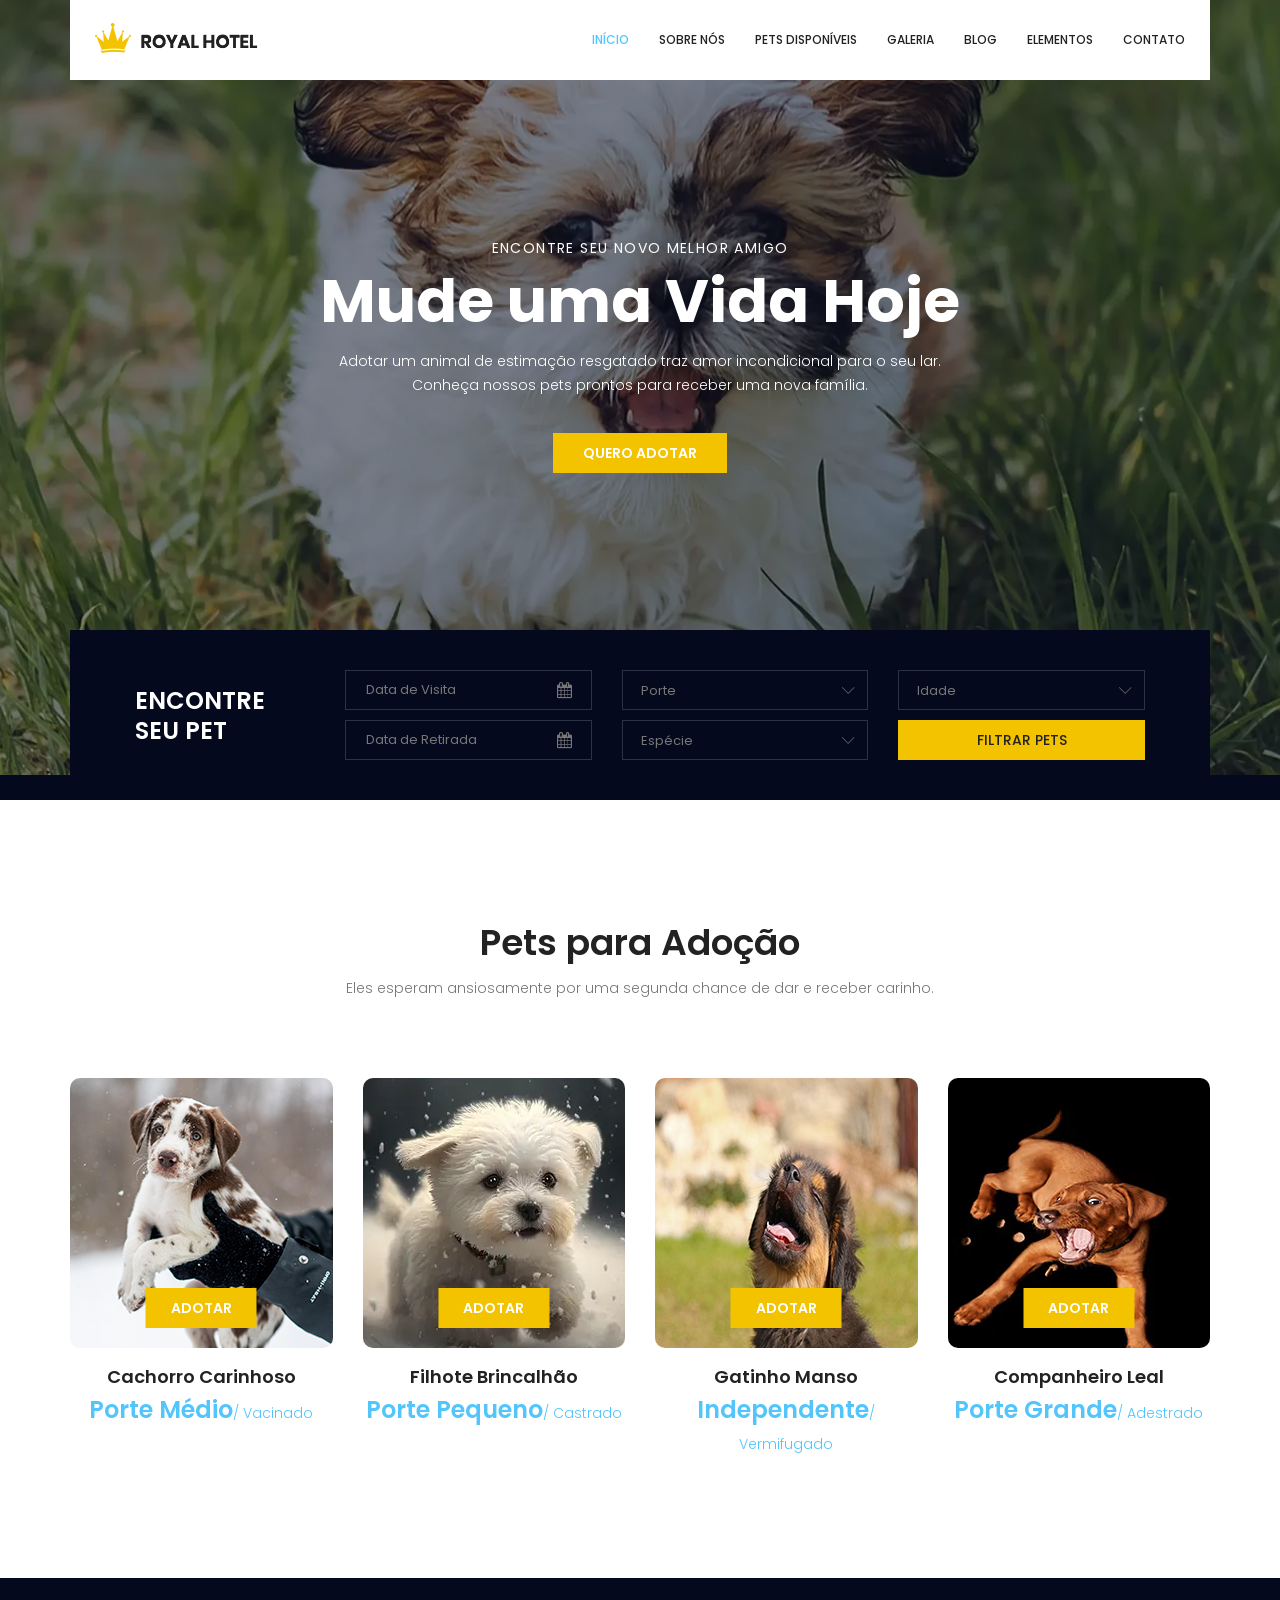
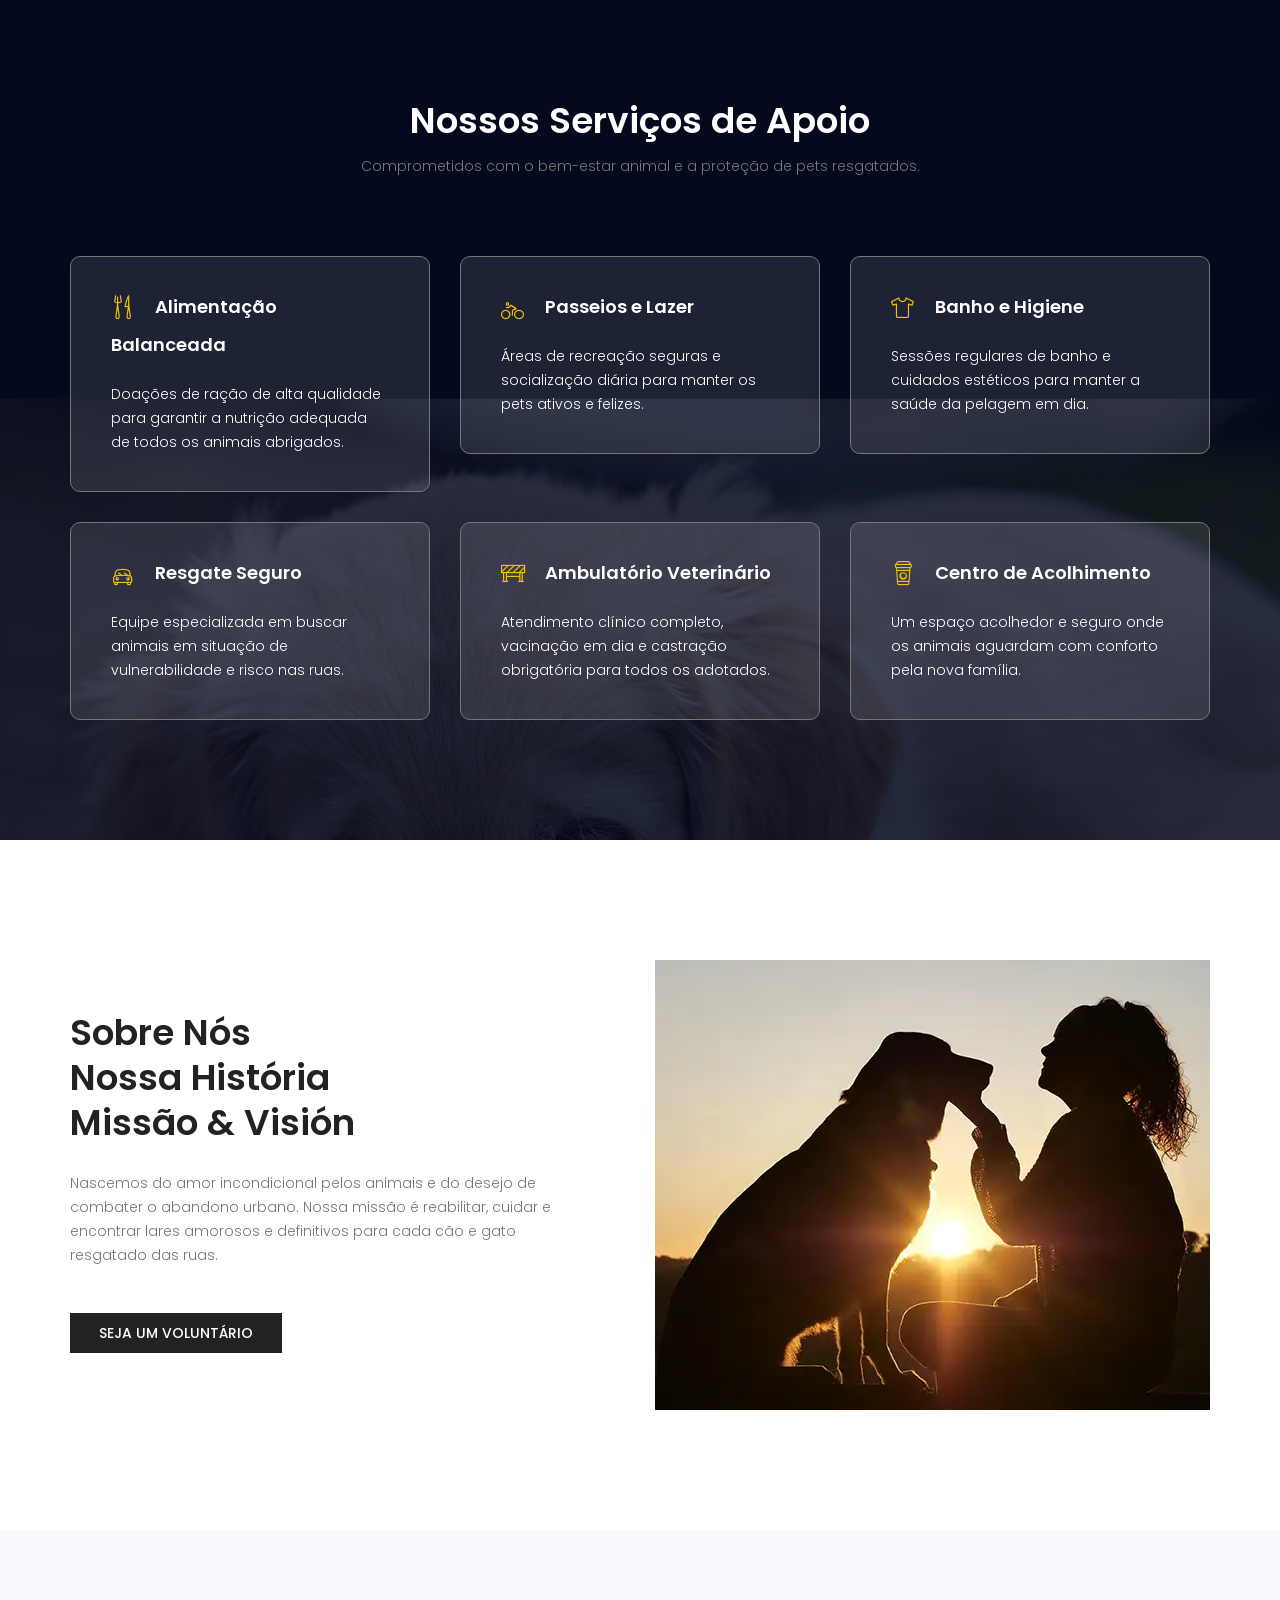
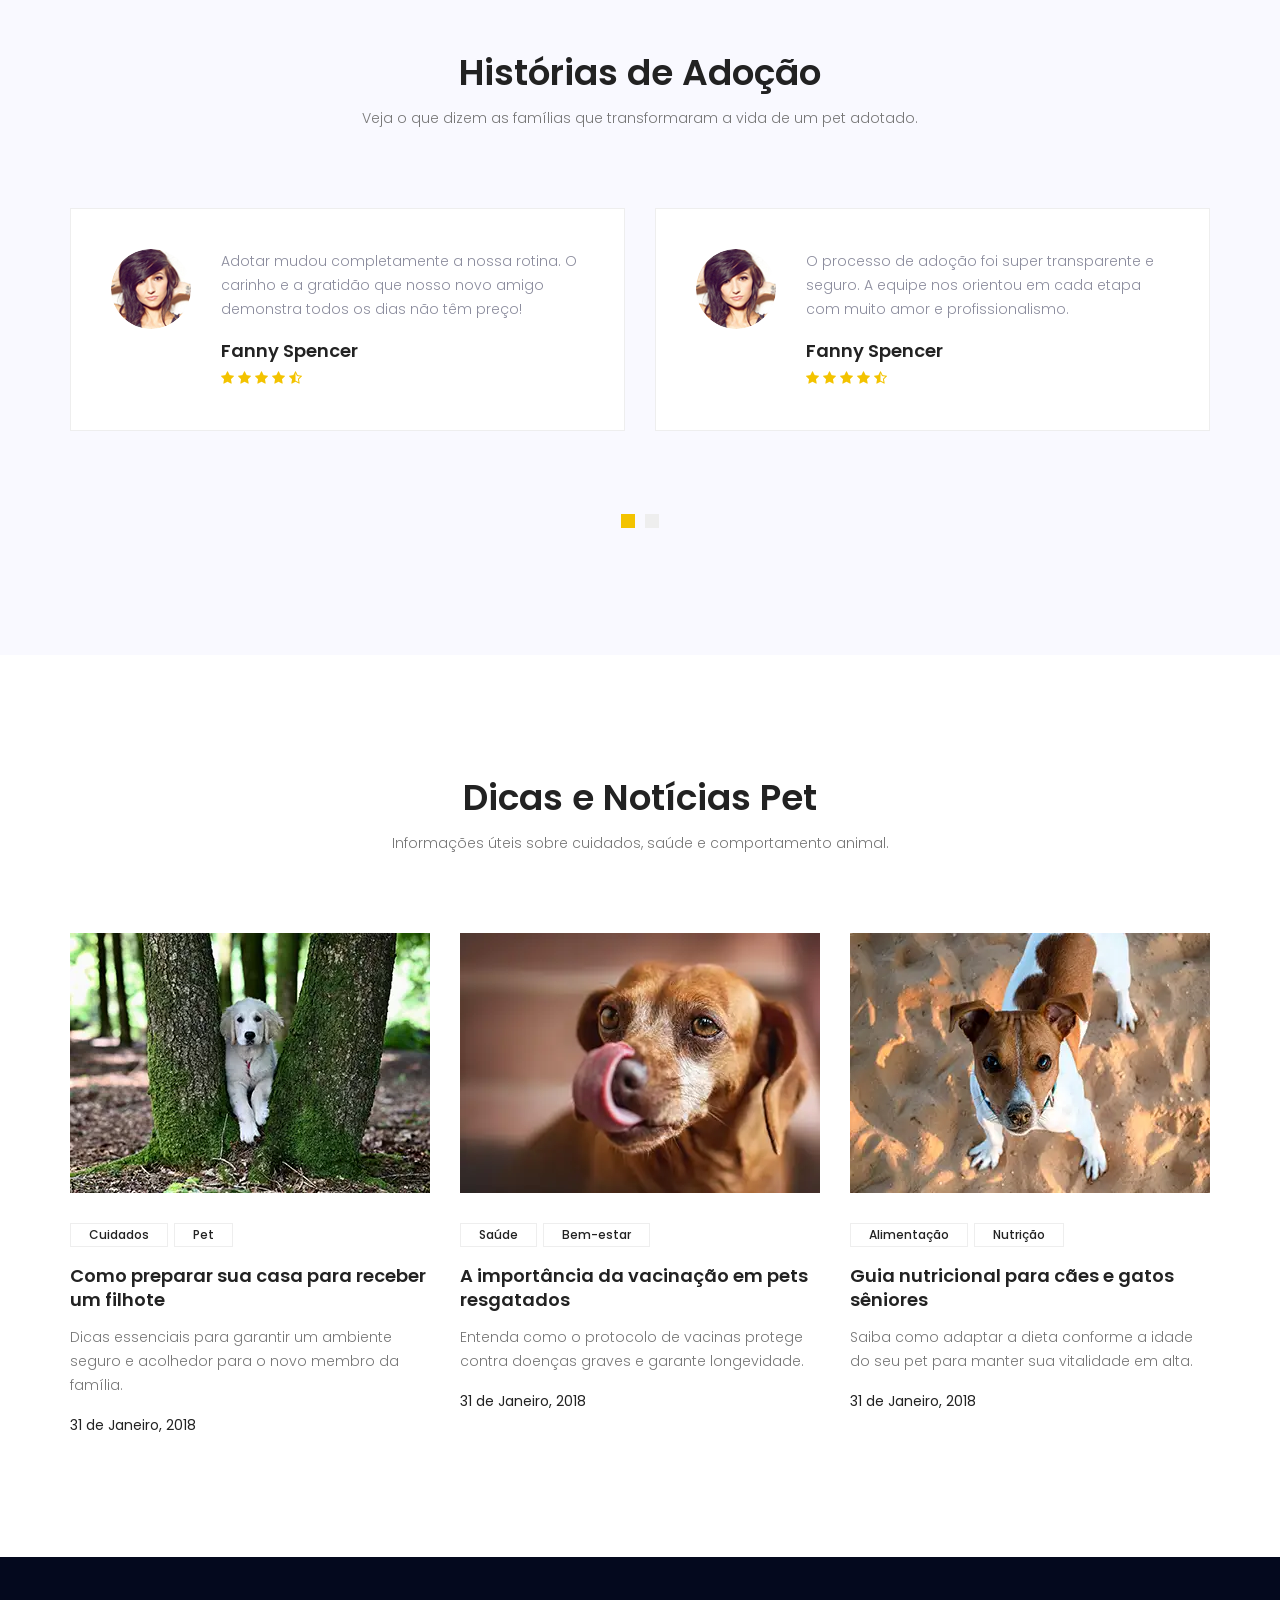
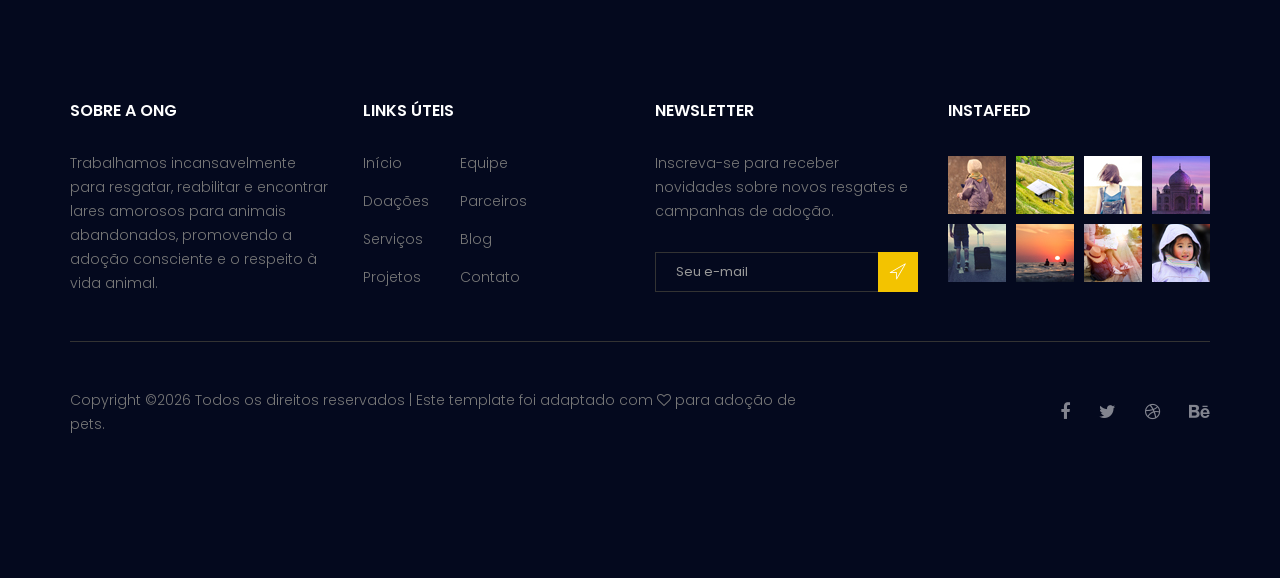
==== commit 2d64cd89: "letras" ====
--- a/index.html
+++ b/index.html
@@ -1,11 +1,11 @@
 <!doctype html>
-<html lang="en">
+<html lang="pt-BR">
     <head>
         <!-- Required meta tags -->
         <meta charset="utf-8">
         <meta name="viewport" content="width=device-width, initial-scale=1, shrink-to-fit=no">
         <link rel="icon" href="image/favicon.png" type="image/png">
-        <title>Royal Hotel</title>
+        <title>Amigo Fiel - Adoção de Pets</title>
         <!-- Bootstrap CSS -->
         <link rel="stylesheet" href="css/bootstrap.css">
         <link rel="stylesheet" href="vendors/linericon/style.css">
@@ -33,19 +33,19 @@
                     <!-- Collect the nav links, forms, and other content for toggling -->
                     <div class="collapse navbar-collapse offset" id="navbarSupportedContent">
                         <ul class="nav navbar-nav menu_nav ml-auto">
-                            <li class="nav-item active"><a class="nav-link" href="index.html">Home</a></li> 
-                            <li class="nav-item"><a class="nav-link" href="about.html">About us</a></li>
-                            <li class="nav-item"><a class="nav-link" href="accomodation.html">Accomodation</a></li>
-                            <li class="nav-item"><a class="nav-link" href="gallery.html">Gallery</a></li>
+                            <li class="nav-item active"><a class="nav-link" href="index.html">Início</a></li> 
+                            <li class="nav-item"><a class="nav-link" href="about.html">Sobre nós</a></li>
+                            <li class="nav-item"><a class="nav-link" href="accomodation.html">Pets Disponíveis</a></li>
+                            <li class="nav-item"><a class="nav-link" href="gallery.html">Galeria</a></li>
                             <li class="nav-item submenu dropdown">
                                 <a href="#" class="nav-link dropdown-toggle" data-toggle="dropdown" role="button" aria-haspopup="true" aria-expanded="false">Blog</a>
                                 <ul class="dropdown-menu">
                                     <li class="nav-item"><a class="nav-link" href="blog.html">Blog</a></li>
-                                    <li class="nav-item"><a class="nav-link" href="blog-single.html">Blog Details</a></li>
+                                    <li class="nav-item"><a class="nav-link" href="blog-single.html">Dicas Pet</a></li>
                                 </ul>
                             </li> 
-                            <li class="nav-item"><a class="nav-link" href="elements.html">Elemests</a></li>
-                            <li class="nav-item"><a class="nav-link" href="contact.html">Contact</a></li>
+                            <li class="nav-item"><a class="nav-link" href="elements.html">Elementos</a></li>
+                            <li class="nav-item"><a class="nav-link" href="contact.html">Contato</a></li>
                         </ul>
                     </div> 
                 </nav>
@@ -56,21 +56,21 @@
         <!--================Banner Area =================-->
         <section class="banner_area">
             <div class="booking_table d_flex align-items-center">
-            	<div class="overlay bg-parallax" data-stellar-ratio="0.9" data-stellar-vertical-offset="0" data-background=""></div>
-				<div class="container">
-					<div class="banner_content text-center">
-						<h6>Away from monotonous life</h6>
-						<h2>Relax Your Mind</h2>
-						<p>If you are looking at blank cassettes on the web, you may be very confused at the<br> difference in price. You may see some for as low as $.17 each.</p>
-						<a href="#" class="btn theme_btn button_hover">Get Started</a>
-					</div>
-				</div>
+                <div class="overlay bg-parallax" data-stellar-ratio="0.9" data-stellar-vertical-offset="0" data-background=""></div>
+                <div class="container">
+                    <div class="banner_content text-center">
+                        <h6>Encontre seu novo melhor amigo</h6>
+                        <h2>Mude uma Vida Hoje</h2>
+                        <p>Adotar um animal de estimação resgatado traz amor incondicional para o seu lar.<br> Conheça nossos pets prontos para receber uma nova família.</p>
+                        <a href="#" class="btn theme_btn button_hover">Quero Adotar</a>
+                    </div>
+                </div>
             </div>
             <div class="hotel_booking_area position">
                 <div class="container">
                     <div class="hotel_booking_table">
                         <div class="col-md-3">
-                            <h2>Book<br> Your Room</h2>
+                            <h2>Encontre<br> Seu Pet</h2>
                         </div>
                         <div class="col-md-9">
                             <div class="boking_table">
@@ -79,7 +79,7 @@
                                         <div class="book_tabel_item">
                                             <div class="form-group">
                                                 <div class='input-group date' id='datetimepicker11'>
-                                                    <input type='text' class="form-control" placeholder="Arrival Date"/>
+                                                    <input type='text' class="form-control" placeholder="Data de Visita"/>
                                                     <span class="input-group-addon">
                                                         <i class="fa fa-calendar" aria-hidden="true"></i>
                                                     </span>
@@ -87,7 +87,7 @@
                                             </div>
                                             <div class="form-group">
                                                 <div class='input-group date' id='datetimepicker1'>
-                                                    <input type='text' class="form-control" placeholder="Departure Date"/>
+                                                    <input type='text' class="form-control" placeholder="Data de Retirada"/>
                                                     <span class="input-group-addon">
                                                         <i class="fa fa-calendar" aria-hidden="true"></i>
                                                     </span>
@@ -99,18 +99,18 @@
                                         <div class="book_tabel_item">
                                             <div class="input-group">
                                                 <select class="wide">
-                                                    <option data-display="Adult">Adult</option>
-                                                    <option value="1">Old</option>
-                                                    <option value="2">Younger</option>
-                                                    <option value="3">Potato</option>
+                                                    <option data-display="Porte">Porte do Pet</option>
+                                                    <option value="1">Pequeno</option>
+                                                    <option value="2">Médio</option>
+                                                    <option value="3">Grande</option>
                                                 </select>
                                             </div>
                                             <div class="input-group">
                                                 <select class="wide">
-                                                    <option data-display="Child">Child</option>
-                                                    <option value="1">Child</option>
-                                                    <option value="2">Baby</option>
-                                                    <option value="3">Child</option>
+                                                    <option data-display="Espécie">Espécie</option>
+                                                    <option value="1">Cachorro</option>
+                                                    <option value="2">Gato</option>
+                                                    <option value="3">Outros</option>
                                                 </select>
                                             </div>
                                         </div>
@@ -119,13 +119,13 @@
                                         <div class="book_tabel_item">
                                             <div class="input-group">
                                                 <select class="wide">
-                                                    <option data-display="Child">Number of Rooms</option>
-                                                    <option value="1">Room 01</option>
-                                                    <option value="2">Room 02</option>
-                                                    <option value="3">Room 03</option>
+                                                    <option data-display="Idade">Faixa Etária</option>
+                                                    <option value="1">Filhote</option>
+                                                    <option value="2">Adulto</option>
+                                                    <option value="3">Idoso</option>
                                                 </select>
                                             </div>
-                                            <a class="book_now_btn button_hover" href="#">Book Now</a>
+                                            <a class="book_now_btn button_hover" href="#">Filtrar Pets</a>
                                         </div>
                                     </div>
                                 </div>
@@ -141,48 +141,48 @@
         <section class="accomodation_area section_gap">
             <div class="container">
                 <div class="section_title text-center">
-                    <h2 class="title_color">Hotel Accomodation</h2>
-                    <p>We all live in an age that belongs to the young at heart. Life that is becoming extremely fast, </p>
+                    <h2 class="title_color">Pets para Adoção</h2>
+                    <p>Eles esperam ansiosamente por uma segunda chance de dar e receber carinho.</p>
                 </div>
                 <div class="row mb_30">
                     <div class="col-lg-3 col-sm-6">
                         <div class="accomodation_item text-center">
                             <div class="hotel_img">
                                 <img src="image/neve.avif" alt="">
-                                <a href="#" class="btn theme_btn button_hover">Book Now</a>
-                            </div>
-                            <a href="#"><h4 class="sec_h4">Double Deluxe Room</h4></a>
-                            <h5>$250<small>/night</small></h5>
+                                <a href="#" class="btn theme_btn button_hover">Adotar</a>
+                            </div>
+                            <a href="#"><h4 class="sec_h4">Cachorro Carinhoso</h4></a>
+                            <h5>Porte Médio<small>/ Vacinado</small></h5>
                         </div>
                     </div>
                     <div class="col-lg-3 col-sm-6">
                         <div class="accomodation_item text-center">
                             <div class="hotel_img">
                                 <img src="image/maltes.webp" alt="">
-                                <a href="#" class="btn theme_btn button_hover">Book Now</a>
-                            </div>
-                            <a href="#"><h4 class="sec_h4">Single Deluxe Room</h4></a>
-                            <h5>$200<small>/night</small></h5>
+                                <a href="#" class="btn theme_btn button_hover">Adotar</a>
+                            </div>
+                            <a href="#"><h4 class="sec_h4">Filhote Brincalhão</h4></a>
+                            <h5>Porte Pequeno<small>/ Castrado</small></h5>
                         </div>
                     </div>
                     <div class="col-lg-3 col-sm-6">
                         <div class="accomodation_item text-center">
                             <div class="hotel_img">
                                 <img src="image/cachorro.webp" alt="">
-                                <a href="#" class="btn theme_btn button_hover">Book Now</a>
-                            </div>
-                            <a href="#"><h4 class="sec_h4">Honeymoon Suit</h4></a>
-                            <h5>$750<small>/night</small></h5>
+                                <a href="#" class="btn theme_btn button_hover">Adotar</a>
+                            </div>
+                            <a href="#"><h4 class="sec_h4">Gatinho Manso</h4></a>
+                            <h5>Independente<small>/ Vermifugado</small></h5>
                         </div>
                     </div>
                     <div class="col-lg-3 col-sm-6">
                         <div class="accomodation_item text-center">
                             <div class="hotel_img">
                                 <img src="image/racao.avif" alt="">
-                                <a href="#" class="btn theme_btn button_hover">Book Now</a>
-                            </div>
-                            <a href="#"><h4 class="sec_h4">Economy Double</h4></a>
-                            <h5>$200<small>/night</small></h5>
+                                <a href="#" class="btn theme_btn button_hover">Adotar</a>
+                            </div>
+                            <a href="#"><h4 class="sec_h4">Companheiro Leal</h4></a>
+                            <h5>Porte Grande<small>/ Adestrado</small></h5>
                         </div>
                     </div>
                 </div>
@@ -196,44 +196,44 @@
             </div>
             <div class="container">
                 <div class="section_title text-center">
-                    <h2 class="title_w">Royal Facilities</h2>
-                    <p>Who are in extremely love with eco friendly system.</p>
+                    <h2 class="title_w">Nossos Serviços de Apoio</h2>
+                    <p>Comprometidos com o bem-estar animal e a proteção de pets resgatados.</p>
                 </div>
                 <div class="row mb_30">
                     <div class="col-lg-4 col-md-6">
                         <div class="facilities_item">
-                            <h4 class="sec_h4"><i class="lnr lnr-dinner"></i>Restaurant</h4>
-                            <p>Usage of the Internet is becoming more common due to rapid advancement of technology and power.</p>
-                        </div>
-                    </div>
-                    <div class="col-lg-4 col-md-6">
-                        <div class="facilities_item">
-                            <h4 class="sec_h4"><i class="lnr lnr-bicycle"></i>Sports CLub</h4>
-                            <p>Usage of the Internet is becoming more common due to rapid advancement of technology and power.</p>
-                        </div>
-                    </div>
-                    <div class="col-lg-4 col-md-6">
-                        <div class="facilities_item">
-                            <h4 class="sec_h4"><i class="lnr lnr-shirt"></i>Swimming Pool</h4>
-                            <p>Usage of the Internet is becoming more common due to rapid advancement of technology and power.</p>
-                        </div>
-                    </div>
-                    <div class="col-lg-4 col-md-6">
-                        <div class="facilities_item">
-                            <h4 class="sec_h4"><i class="lnr lnr-car"></i>Rent a Car</h4>
-                            <p>Usage of the Internet is becoming more common due to rapid advancement of technology and power.</p>
-                        </div>
-                    </div>
-                    <div class="col-lg-4 col-md-6">
-                        <div class="facilities_item">
-                            <h4 class="sec_h4"><i class="lnr lnr-construction"></i>Gymnesium</h4>
-                            <p>Usage of the Internet is becoming more common due to rapid advancement of technology and power.</p>
-                        </div>
-                    </div>
-                    <div class="col-lg-4 col-md-6">
-                        <div class="facilities_item">
-                            <h4 class="sec_h4"><i class="lnr lnr-coffee-cup"></i>Bar</h4>
-                            <p>Usage of the Internet is becoming more common due to rapid advancement of technology and power.</p>
+                            <h4 class="sec_h4"><i class="lnr lnr-dinner"></i>Alimentação Balanceada</h4>
+                            <p>Doações de ração de alta qualidade para garantir a nutrição adequada de todos os animais abrigados.</p>
+                        </div>
+                    </div>
+                    <div class="col-lg-4 col-md-6">
+                        <div class="facilities_item">
+                            <h4 class="sec_h4"><i class="lnr lnr-bicycle"></i>Passeios e Lazer</h4>
+                            <p>Áreas de recreação seguras e socialização diária para manter os pets ativos e felizes.</p>
+                        </div>
+                    </div>
+                    <div class="col-lg-4 col-md-6">
+                        <div class="facilities_item">
+                            <h4 class="sec_h4"><i class="lnr lnr-shirt"></i>Banho e Higiene</h4>
+                            <p>Sessões regulares de banho e cuidados estéticos para manter a saúde da pelagem em dia.</p>
+                        </div>
+                    </div>
+                    <div class="col-lg-4 col-md-6">
+                        <div class="facilities_item">
+                            <h4 class="sec_h4"><i class="lnr lnr-car"></i>Resgate Seguro</h4>
+                            <p>Equipe especializada em buscar animais em situação de vulnerabilidade e risco nas ruas.</p>
+                        </div>
+                    </div>
+                    <div class="col-lg-4 col-md-6">
+                        <div class="facilities_item">
+                            <h4 class="sec_h4"><i class="lnr lnr-construction"></i>Ambulatório Veterinário</h4>
+                            <p>Atendimento clínico completo, vacinação em dia e castração obrigatória para todos os adotados.</p>
+                        </div>
+                    </div>
+                    <div class="col-lg-4 col-md-6">
+                        <div class="facilities_item">
+                            <h4 class="sec_h4"><i class="lnr lnr-coffee-cup"></i>Centro de Acolhimento</h4>
+                            <p>Um espaço acolhedor e seguro onde os animais aguardam com conforto pela nova família.</p>
                         </div>
                     </div>
                 </div>
@@ -247,9 +247,9 @@
                 <div class="row">
                     <div class="col-md-6 d_flex align-items-center">
                         <div class="about_content ">
-                            <h2 class="title title_color">About Us <br>Our History<br>Mission & Vision</h2>
-                            <p>inappropriate behavior is often laughed off as “boys will be boys,” women face higher conduct standards especially in the workplace. That’s why it’s crucial that, as women, our behavior on the job is beyond reproach. inappropriate behavior is often laughed.</p>
-                            <a href="#" class="button_hover theme_btn_two">Request Custom Price</a>
+                            <h2 class="title title_color">Sobre Nós <br>Nossa História<br>Missão & Visión</h2>
+                            <p>Nascemos do amor incondicional pelos animais e do desejo de combater o abandono urbano. Nossa missão é reabilitar, cuidar e encontrar lares amorosos e definitivos para cada cão e gato resgatado das ruas.</p>
+                            <a href="#" class="button_hover theme_btn_two">Seja um Voluntário</a>
                         </div>
                     </div>
                     <div class="col-md-6">
@@ -264,14 +264,14 @@
         <section class="testimonial_area section_gap">
             <div class="container">
                 <div class="section_title text-center">
-                    <h2 class="title_color">Testimonial from our Clients</h2>
-                    <p>The French Revolution constituted for the conscience of the dominant aristocratic class a fall from </p>
+                    <h2 class="title_color">Histórias de Adoção</h2>
+                    <p>Veja o que dizem as famílias que transformaram a vida de um pet adotado. </p>
                 </div>
                 <div class="testimonial_slider owl-carousel">
                     <div class="media testimonial_item">
                         <img class="rounded-circle" src="image/testtimonial-1.jpg" alt="">
                         <div class="media-body">
-                            <p>As conscious traveling Paupers we must always be concerned about our dear Mother Earth. If you think about it, you travel across her face, and She is the </p>
+                            <p>Adotar mudou completamente a nossa rotina. O carinho e a gratidão que nosso novo amigo demonstra todos os dias não têm preço!</p>
                             <a href="#"><h4 class="sec_h4">Fanny Spencer</h4></a>
                             <div class="star">
                                 <a href="#"><i class="fa fa-star"></i></a>
@@ -285,7 +285,7 @@
                     <div class="media testimonial_item">
                         <img class="rounded-circle" src="image/testtimonial-1.jpg" alt="">
                         <div class="media-body">
-                            <p>As conscious traveling Paupers we must always be concerned about our dear Mother Earth. If you think about it, you travel across her face, and She is the </p>
+                            <p>O processo de adoção foi super transparente e seguro. A equipe nos orientou em cada etapa com muito amor e profissionalismo.</p>
                             <a href="#"><h4 class="sec_h4">Fanny Spencer</h4></a>
                             <div class="star">
                                 <a href="#"><i class="fa fa-star"></i></a>
@@ -299,7 +299,7 @@
                     <div class="media testimonial_item">
                         <img class="rounded-circle" src="image/testtimonial-1.jpg" alt="">
                         <div class="media-body">
-                            <p>As conscious traveling Paupers we must always be concerned about our dear Mother Earth. If you think about it, you travel across her face, and She is the </p>
+                            <p>Salvar uma vida é a experiência mais gratificante do mundo. Recomendo a todos que apoiem a causa animal e adotem conscientemente.</p>
                             <a href="#"><h4 class="sec_h4">Fanny Spencer</h4></a>
                             <div class="star">
                                 <a href="#"><i class="fa fa-star"></i></a>
@@ -313,7 +313,7 @@
                     <div class="media testimonial_item">
                         <img class="rounded-circle" src="image/testtimonial-1.jpg" alt="">
                         <div class="media-body">
-                            <p>As conscious traveling Paupers we must always be concerned about our dear Mother Earth. If you think about it, you travel across her face, and She is the </p>
+                            <p>Encontrei o companheiro perfeito para minhas caminhadas. Ele se adaptou super rápido à nossa casa e já faz parte da família!</p>
                             <a href="#"><h4 class="sec_h4">Fanny Spencer</h4></a>
                             <div class="star">
                                 <a href="#"><i class="fa fa-star"></i></a>
@@ -333,8 +333,8 @@
         <section class="latest_blog_area section_gap">
             <div class="container">
                 <div class="section_title text-center">
-                    <h2 class="title_color">latest posts from blog</h2>
-                    <p>The French Revolution constituted for the conscience of the dominant aristocratic class a fall from </p>
+                    <h2 class="title_color">Dicas e Notícias Pet</h2>
+                    <p>Informações úteis sobre cuidados, saúde e comportamento animal. </p>
                 </div>
                 <div class="row mb_30">
                     <div class="col-lg-4 col-md-6">
@@ -344,13 +344,13 @@
                             </div>
                             <div class="details">
                                 <div class="tags">
-                                    <a href="#" class="button_hover tag_btn">Travel</a>
-                                    <a href="#" class="button_hover tag_btn">Life Style</a>
+                                    <a href="#" class="button_hover tag_btn">Cuidados</a>
+                                    <a href="#" class="button_hover tag_btn">Pet</a>
                                 </div>
-                                <a href="#"><h4 class="sec_h4">Low Cost Advertising</h4></a>
-                                <p>Acres of Diamonds… you’ve read the famous story, or at least had it related to you. A farmer.</p>
-                                <h6 class="date title_color">31st January,2018</h6>
-                            </div>	
+                                <a href="#"><h4 class="sec_h4">Como preparar sua casa para receber um filhote</h4></a>
+                                <p>Dicas essenciais para garantir um ambiente seguro e acolhedor para o novo membro da família.</p>
+                                <h6 class="date title_color">31 de Janeiro, 2018</h6>
+                            </div>  
                         </div>
                     </div>
                     <div class="col-lg-4 col-md-6">
@@ -360,13 +360,13 @@
                             </div>
                             <div class="details">
                                 <div class="tags">
-                                    <a href="#" class="button_hover tag_btn">Travel</a>
-                                    <a href="#" class="button_hover tag_btn">Life Style</a>
+                                    <a href="#" class="button_hover tag_btn">Saúde</a>
+                                    <a href="#" class="button_hover tag_btn">Bem-estar</a>
                                 </div>
-                                <a href="#"><h4 class="sec_h4">Creative Outdoor Ads</h4></a>
-                                <p>Self-doubt and fear interfere with our ability to achieve or set goals. Self-doubt and fear are</p>
-                                <h6 class="date title_color">31st January,2018</h6>
-                            </div>	
+                                <a href="#"><h4 class="sec_h4">A importância da vacinação em pets resgatados</h4></a>
+                                <p>Entenda como o protocolo de vacinas protege contra doenças graves e garante longevidade.</p>
+                                <h6 class="date title_color">31 de Janeiro, 2018</h6>
+                            </div>  
                         </div>
                     </div>
                     <div class="col-lg-4 col-md-6">
@@ -376,13 +376,13 @@
                             </div>
                             <div class="details">
                                 <div class="tags">
-                                    <a href="#" class="button_hover tag_btn">Travel</a>
-                                    <a href="#" class="button_hover tag_btn">Life Style</a>
+                                    <a href="#" class="button_hover tag_btn">Alimentação</a>
+                                    <a href="#" class="button_hover tag_btn">Nutrição</a>
                                 </div>
-                                <a href="#"><h4 class="sec_h4">It S Classified How To Utilize Free</h4></a>
-                                <p>Why do you want to motivate yourself? Actually, just answering that question fully can </p>
-                                <h6 class="date title_color">31st January,2018</h6>
-                            </div>	
+                                <a href="#"><h4 class="sec_h4">Guia nutricional para cães e gatos sêniores</h4></a>
+                                <p>Saiba como adaptar a dieta conforme a idade do seu pet para manter sua vitalidade em alta.</p>
+                                <h6 class="date title_color">31 de Janeiro, 2018</h6>
+                            </div>  
                         </div>
                     </div>
                 </div>
@@ -390,49 +390,49 @@
         </section>
         <!--================ Recent Area  =================-->
         
-        <!--================ start footer Area  =================-->	
+        <!--================ start footer Area  =================-->    
         <footer class="footer-area section_gap">
             <div class="container">
                 <div class="row">
                     <div class="col-lg-3  col-md-6 col-sm-6">
                         <div class="single-footer-widget">
-                            <h6 class="footer_title">About Agency</h6>
-                            <p>The world has become so fast paced that people don’t want to stand by reading a page of information, they would much rather look at a presentation and understand the message. It has come to a point </p>
+                            <h6 class="footer_title">Sobre a ONG</h6>
+                            <p>Trabalhamos incansavelmente para resgatar, reabilitar e encontrar lares amorosos para animais abandonados, promovendo a adoção consciente e o respeito à vida animal.</p>
                         </div>
                     </div>
                     <div class="col-lg-3 col-md-6 col-sm-6">
                         <div class="single-footer-widget">
-                            <h6 class="footer_title">Navigation Links</h6>
+                            <h6 class="footer_title">Links Úteis</h6>
                             <div class="row">
                                 <div class="col-4">
                                     <ul class="list_style">
-                                        <li><a href="#">Home</a></li>
-                                        <li><a href="#">Feature</a></li>
-                                        <li><a href="#">Services</a></li>
-                                        <li><a href="#">Portfolio</a></li>
+                                        <li><a href="#">Início</a></li>
+                                        <li><a href="#">Doações</a></li>
+                                        <li><a href="#">Serviços</a></li>
+                                        <li><a href="#">Projetos</a></li>
                                     </ul>
                                 </div>
                                 <div class="col-4">
                                     <ul class="list_style">
-                                        <li><a href="#">Team</a></li>
-                                        <li><a href="#">Pricing</a></li>
+                                        <li><a href="#">Equipe</a></li>
+                                        <li><a href="#">Parceiros</a></li>
                                         <li><a href="#">Blog</a></li>
-                                        <li><a href="#">Contact</a></li>
+                                        <li><a href="#">Contato</a></li>
                                     </ul>
-                                </div>										
-                            </div>							
-                        </div>
-                    </div>							
+                                </div>                             
+                            </div>                       
+                        </div>
+                    </div>                      
                     <div class="col-lg-3 col-md-6 col-sm-6">
                         <div class="single-footer-widget">
                             <h6 class="footer_title">Newsletter</h6>
-                            <p>For business professionals caught between high OEM price and mediocre print and graphic output, </p>		
+                            <p>Inscreva-se para receber novidades sobre novos resgates e campanhas de adoção. </p>    
                             <div id="mc_embed_signup">
                                 <form target="_blank" action="https://spondonit.us12.list-manage.com/subscribe/post?u=1462626880ade1ac87bd9c93a&amp;id=92a4423d01" method="get" class="subscribe_form relative">
                                     <div class="input-group d-flex flex-row">
-                                        <input name="EMAIL" placeholder="Email Address" onfocus="this.placeholder = ''" onblur="this.placeholder = 'Email Address '" required="" type="email">
-                                        <button class="btn sub-btn"><span class="lnr lnr-location"></span></button>		
-                                    </div>									
+                                        <input name="EMAIL" placeholder="Seu e-mail" onfocus="this.placeholder = ''" onblur="this.placeholder = 'Seu e-mail '" required="" type="email">
+                                        <button class="btn sub-btn"><span class="lnr lnr-location"></span></button>    
+                                    </div>                                       
                                     <div class="mt-10 info"></div>
                                 </form>
                             </div>
@@ -452,12 +452,12 @@
                                 <li><img src="image/instagram/Image-08.jpg" alt=""></li>
                             </ul>
                         </div>
-                    </div>						
+                    </div>                     
                 </div>
                 <div class="border_line"></div>
                 <div class="row footer-bottom d-flex justify-content-between align-items-center">
                     <p class="col-lg-8 col-sm-12 footer-text m-0"><!-- Link back to Colorlib can't be removed. Template is licensed under CC BY 3.0. -->
-Copyright &copy;<script>document.write(new Date().getFullYear());</script> All rights reserved | This template is made with <i class="fa fa-heart-o" aria-hidden="true"></i> by <a href="https://colorlib.com" target="_blank">Colorlib</a>
+Copyright &copy;<script>document.write(new Date().getFullYear());</script> Todos os direitos reservados | Este template foi adaptado com <i class="fa fa-heart-o" aria-hidden="true"></i> para adoção de pets.
 <!-- Link back to Colorlib can't be removed. Template is licensed under CC BY 3.0. --></p>
                     <div class="col-lg-4 col-sm-12 footer-social">
                         <a href="#"><i class="fa fa-facebook"></i></a>
@@ -468,7 +468,7 @@
                 </div>
             </div>
         </footer>
-		<!--================ End footer Area  =================-->
+        <!--================ End footer Area  ================-->
         
         
         <!-- Optional JavaScript -->
--- a/css/style.css
+++ b/css/style.css
@@ -673,7 +673,7 @@
 }
 
 .breadcrumb_area .bg-parallax {
-  background: url("../image/about_banner.jpg") no-repeat scroll center 0/cover;
+  background: url("../image/cachorros-correndo.avif") no-repeat scroll center 0/cover;
   opacity: 0.50;
   z-index: -1;
 }
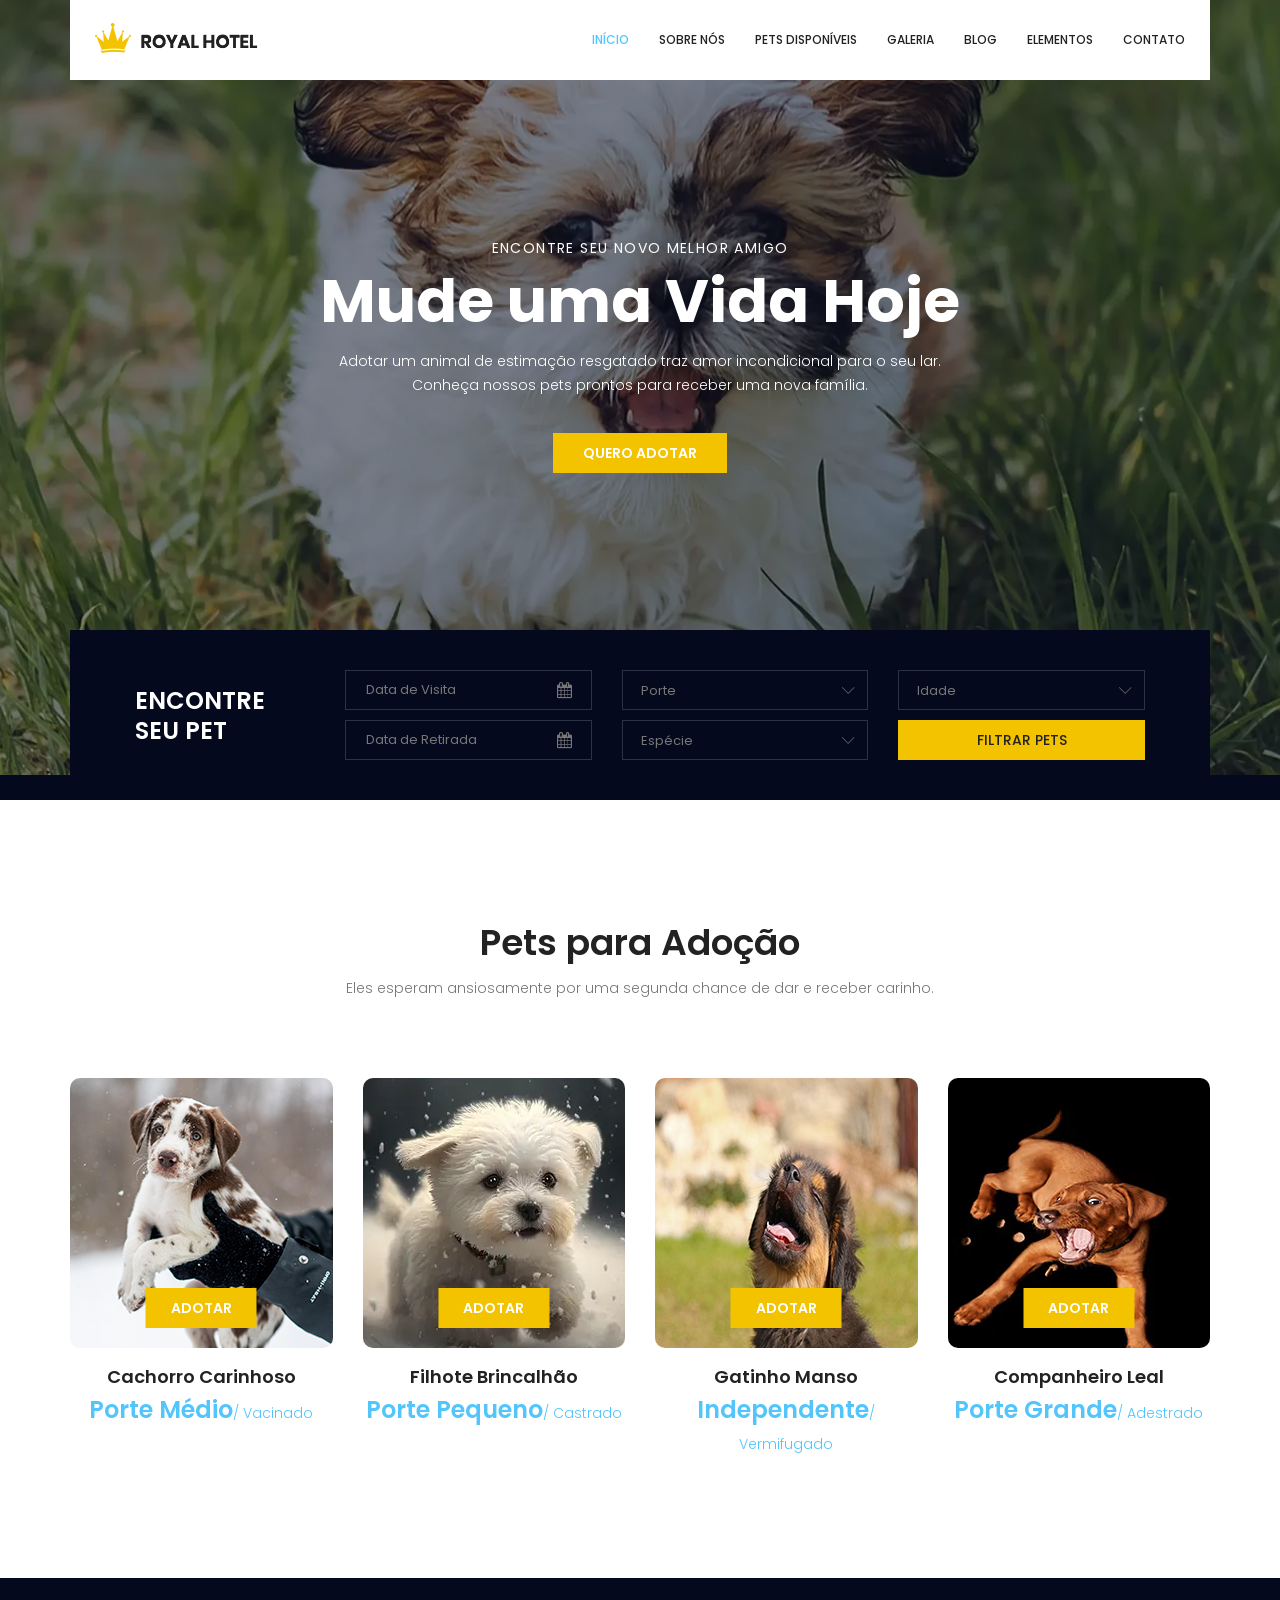
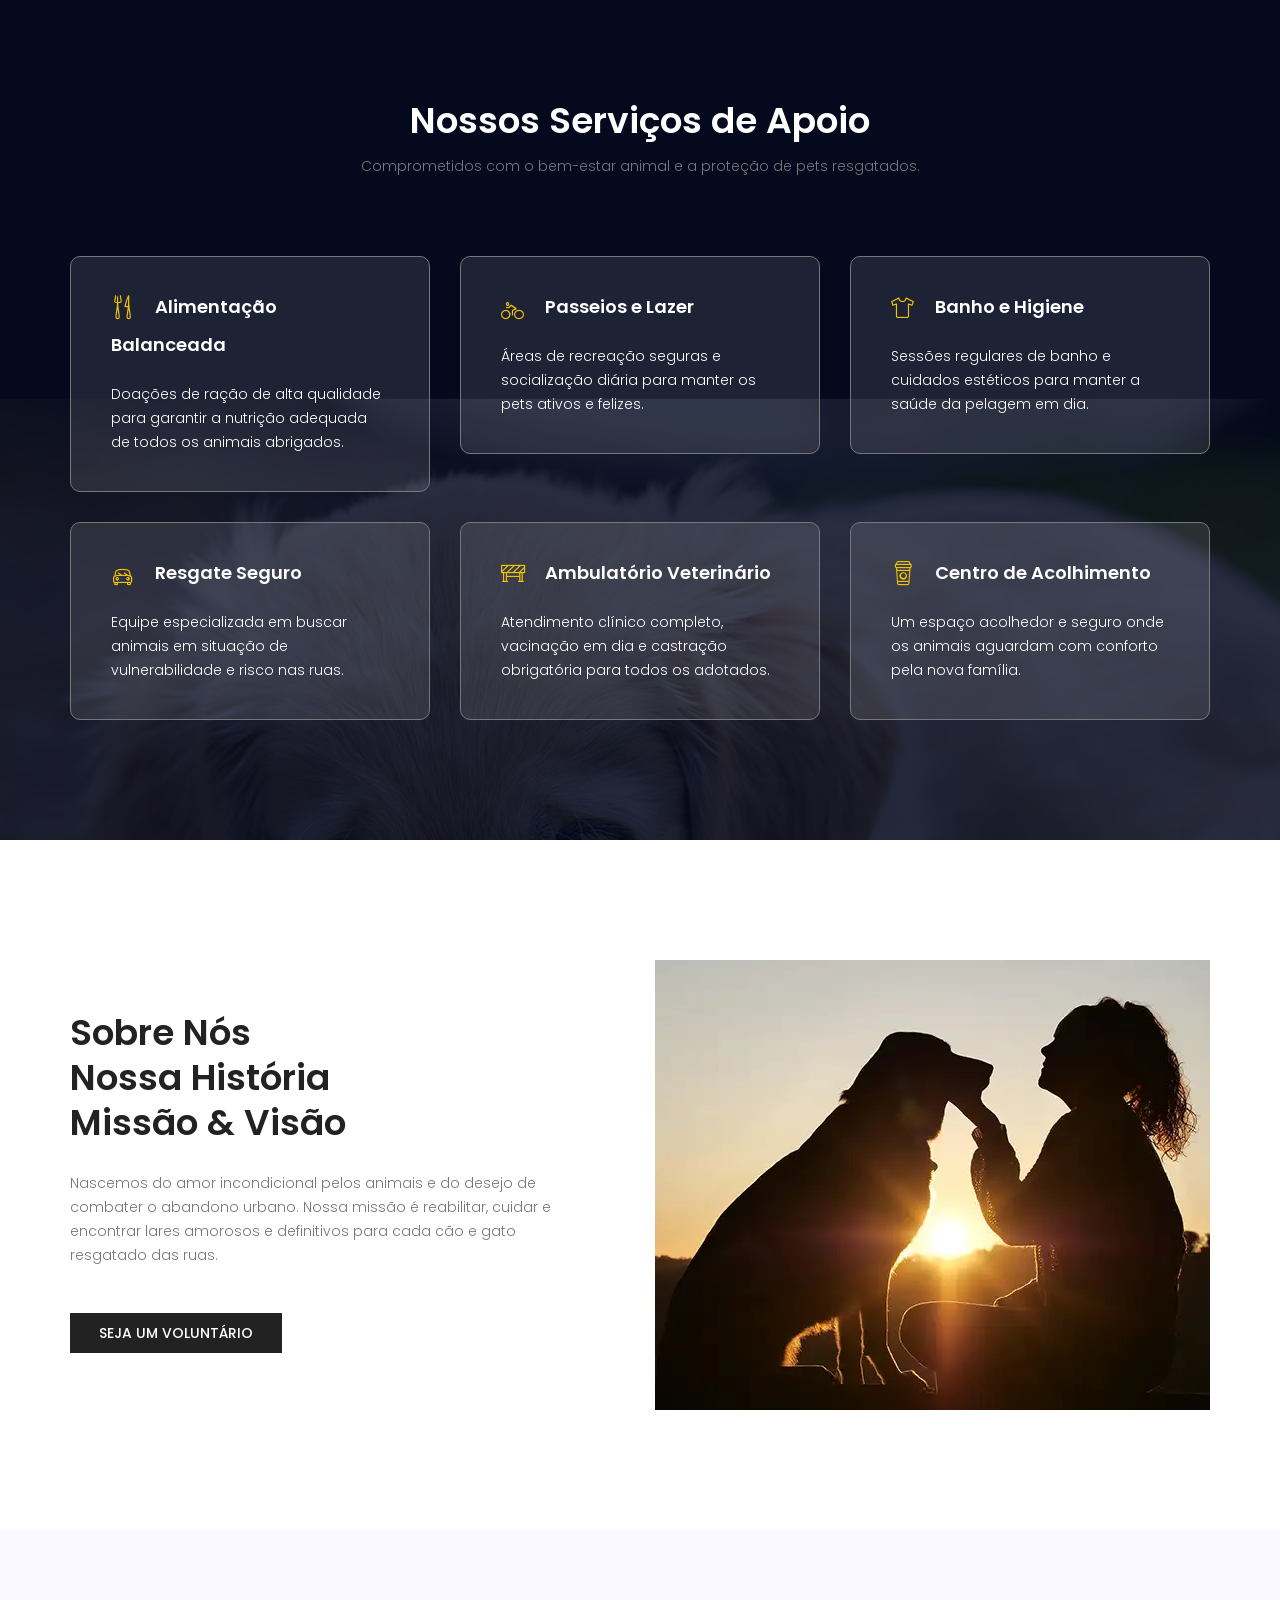
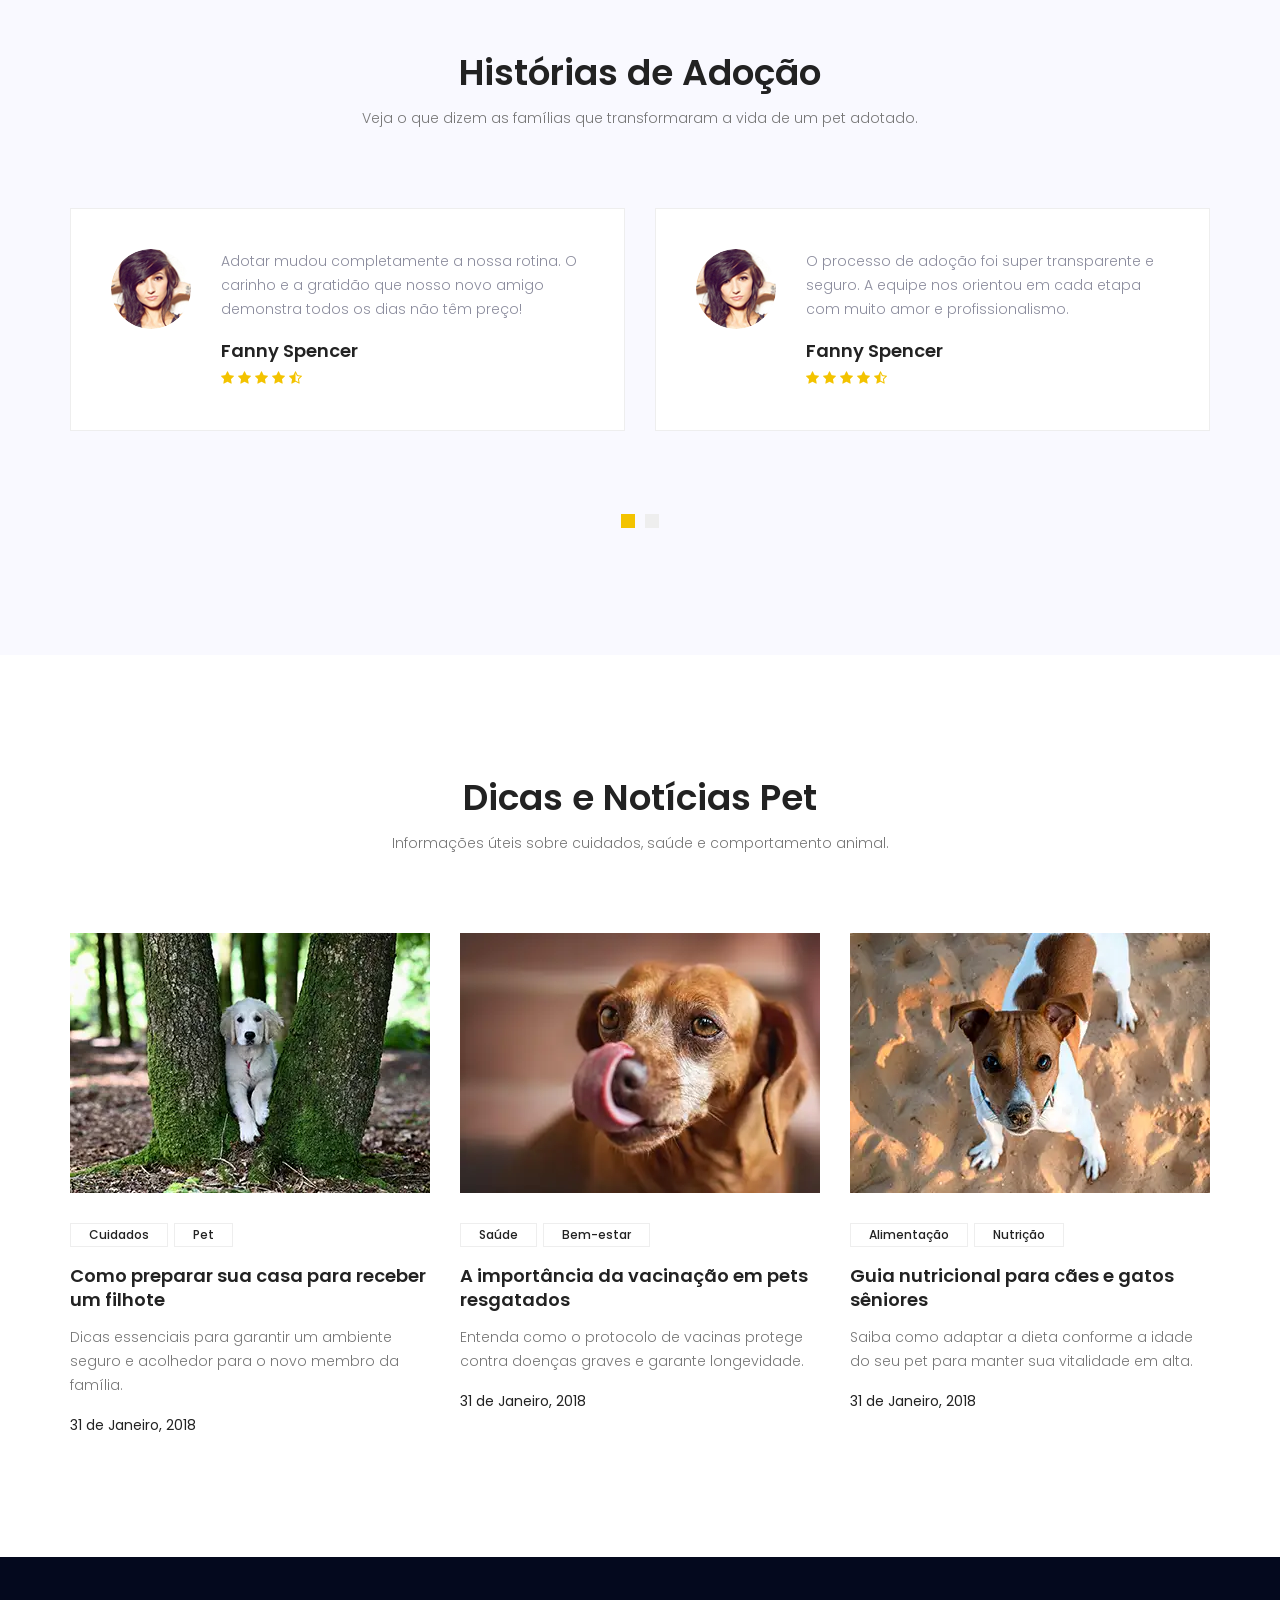
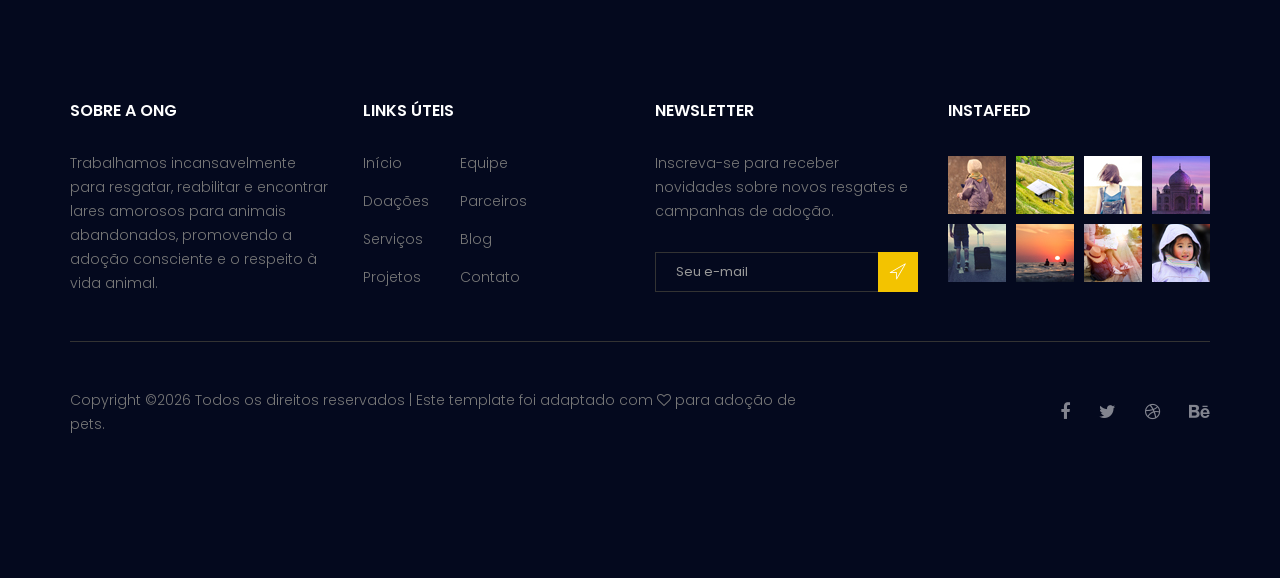
==== commit 44820e5b: "Atualizando textos para o site de adocao de pets" ====
--- a/index.html
+++ b/index.html
@@ -247,7 +247,7 @@
                 <div class="row">
                     <div class="col-md-6 d_flex align-items-center">
                         <div class="about_content ">
-                            <h2 class="title title_color">Sobre Nós <br>Nossa História<br>Missão & Visión</h2>
+                            <h2 class="title title_color">Sobre Nós <br>Nossa História<br>Missão & Visão</h2>
                             <p>Nascemos do amor incondicional pelos animais e do desejo de combater o abandono urbano. Nossa missão é reabilitar, cuidar e encontrar lares amorosos e definitivos para cada cão e gato resgatado das ruas.</p>
                             <a href="#" class="button_hover theme_btn_two">Seja um Voluntário</a>
                         </div>
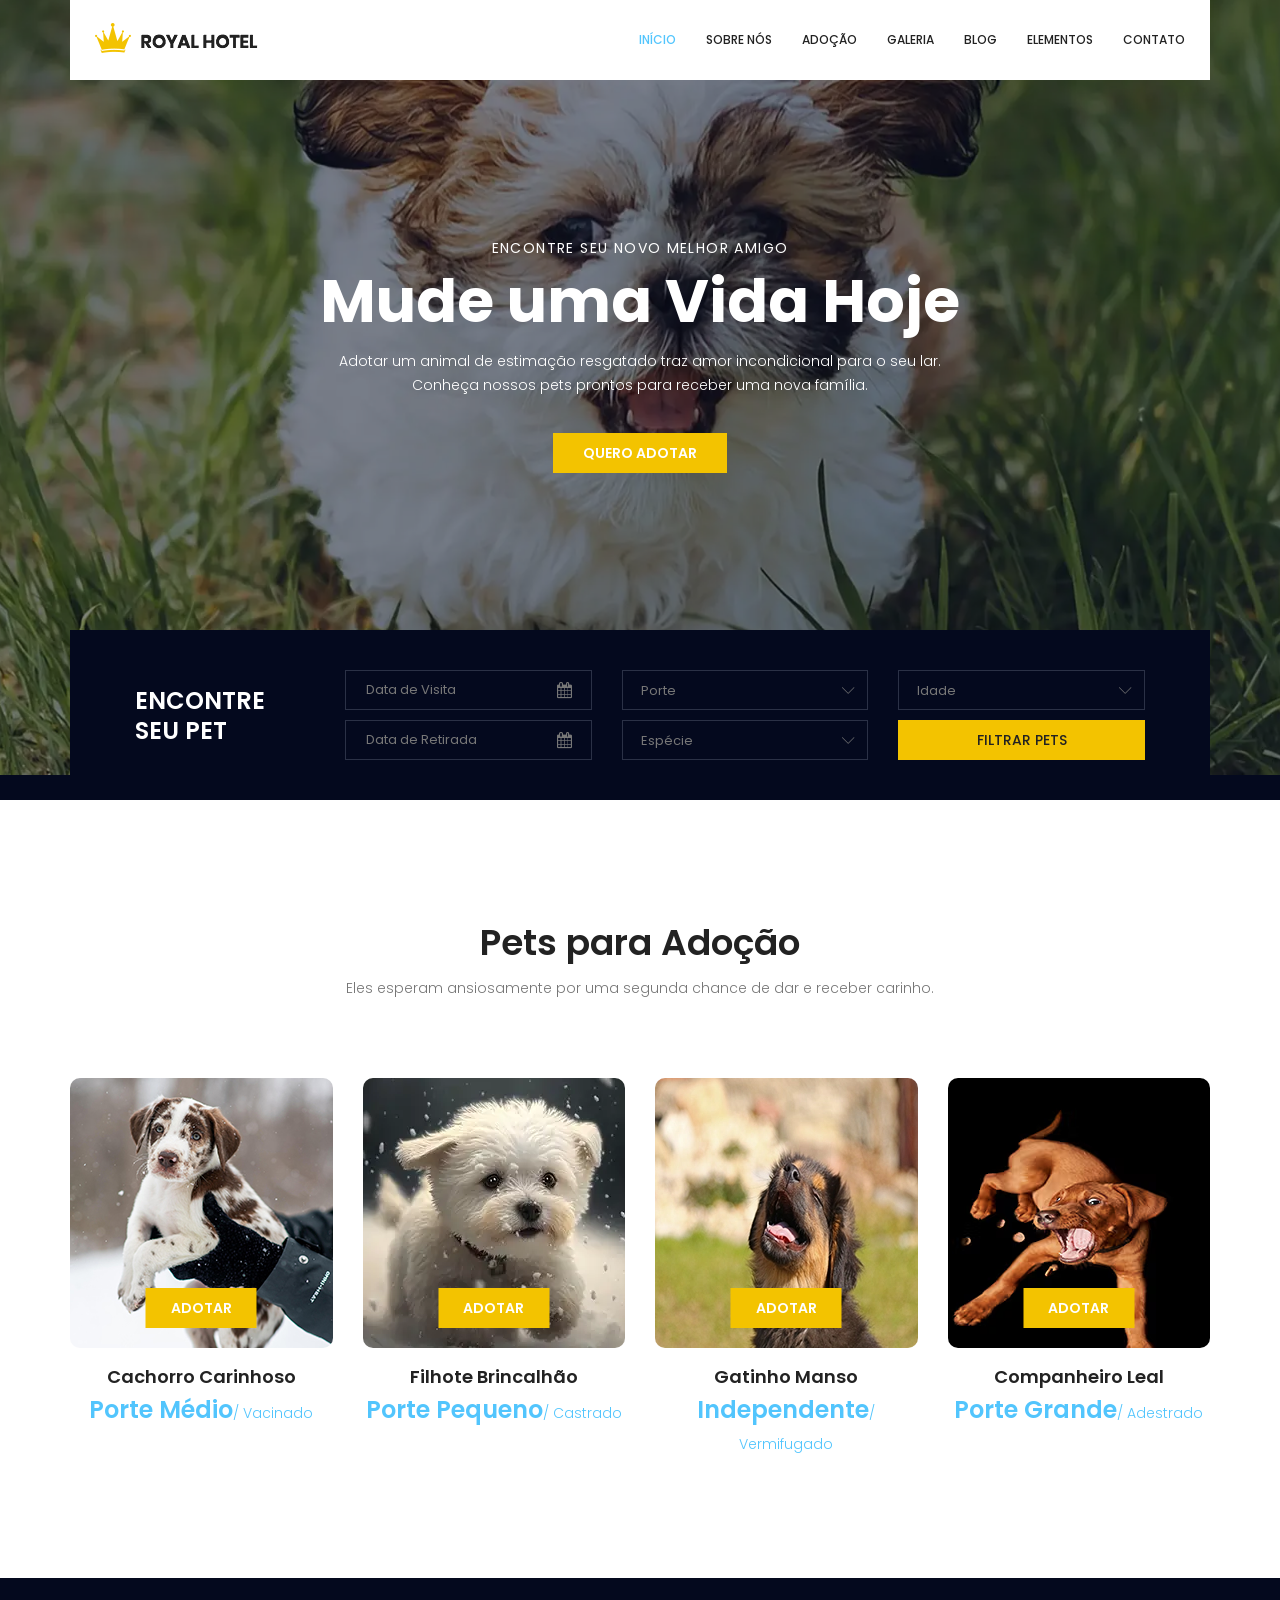
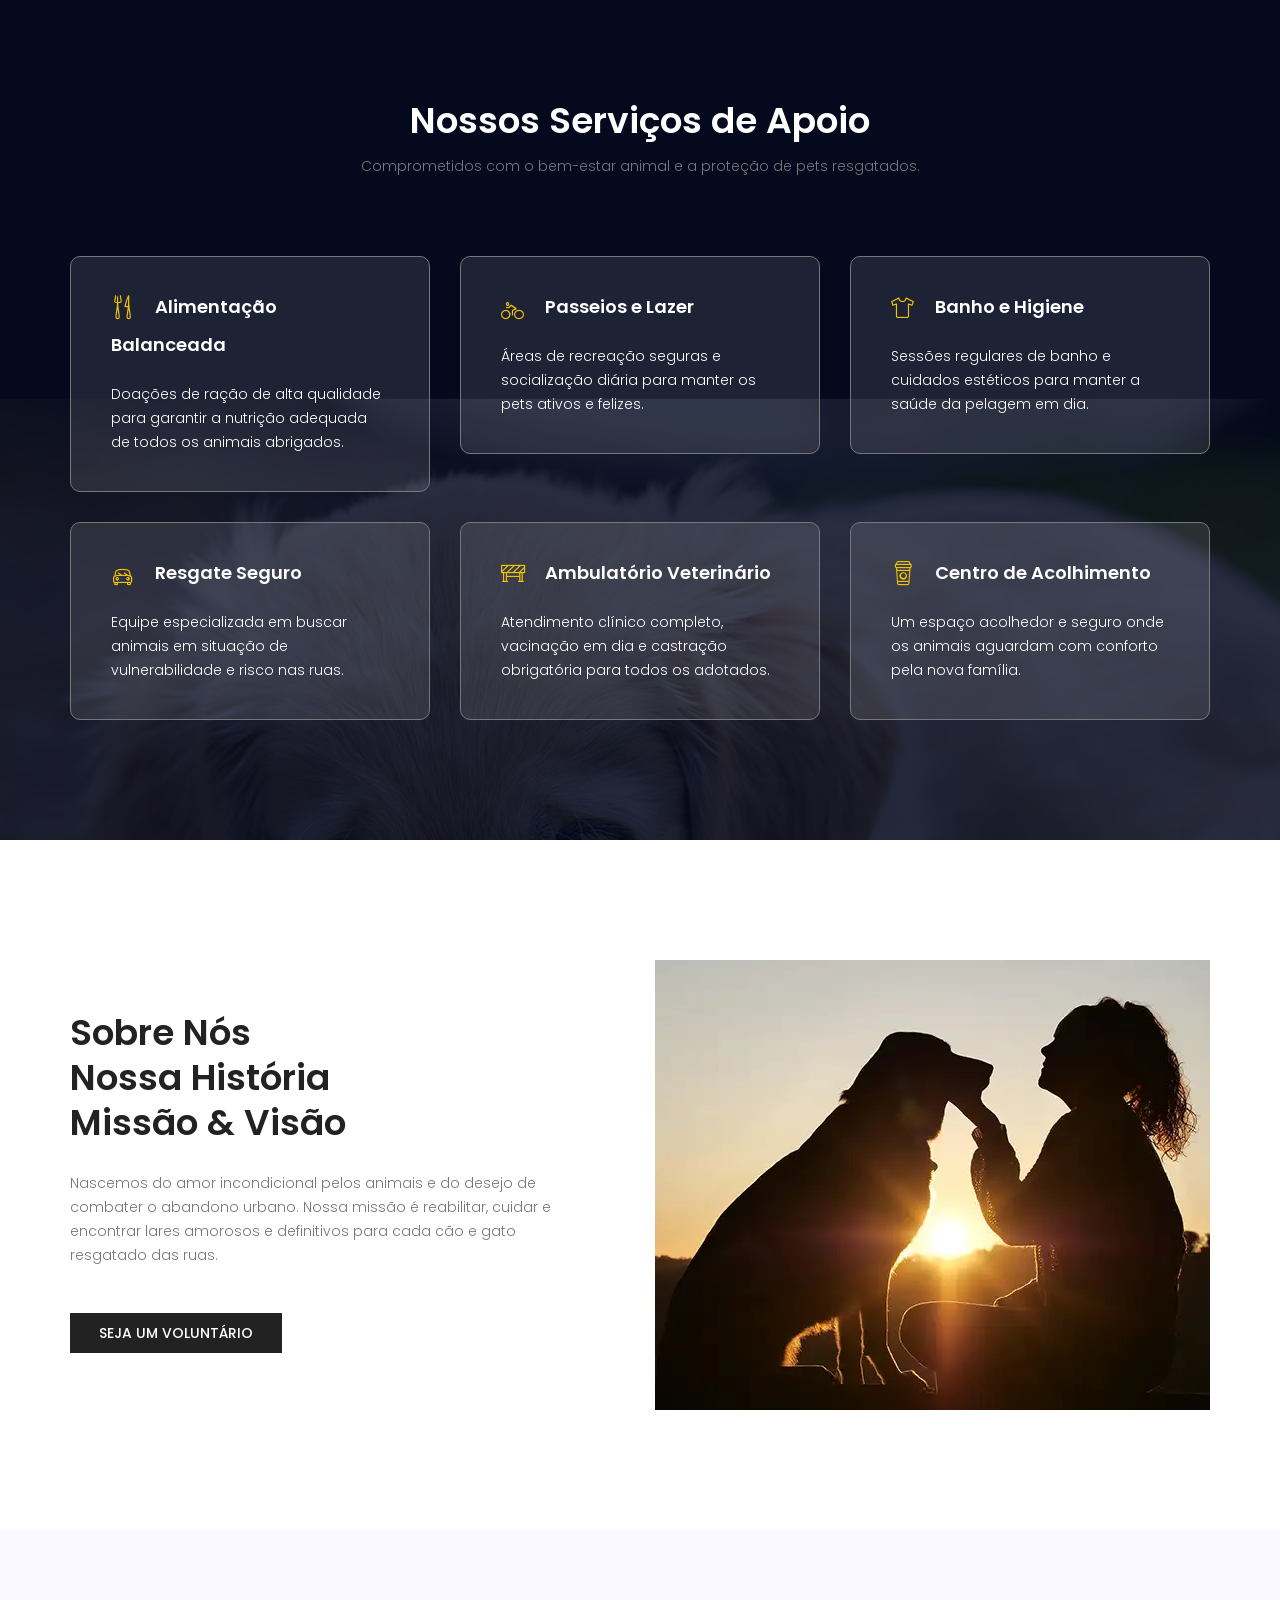
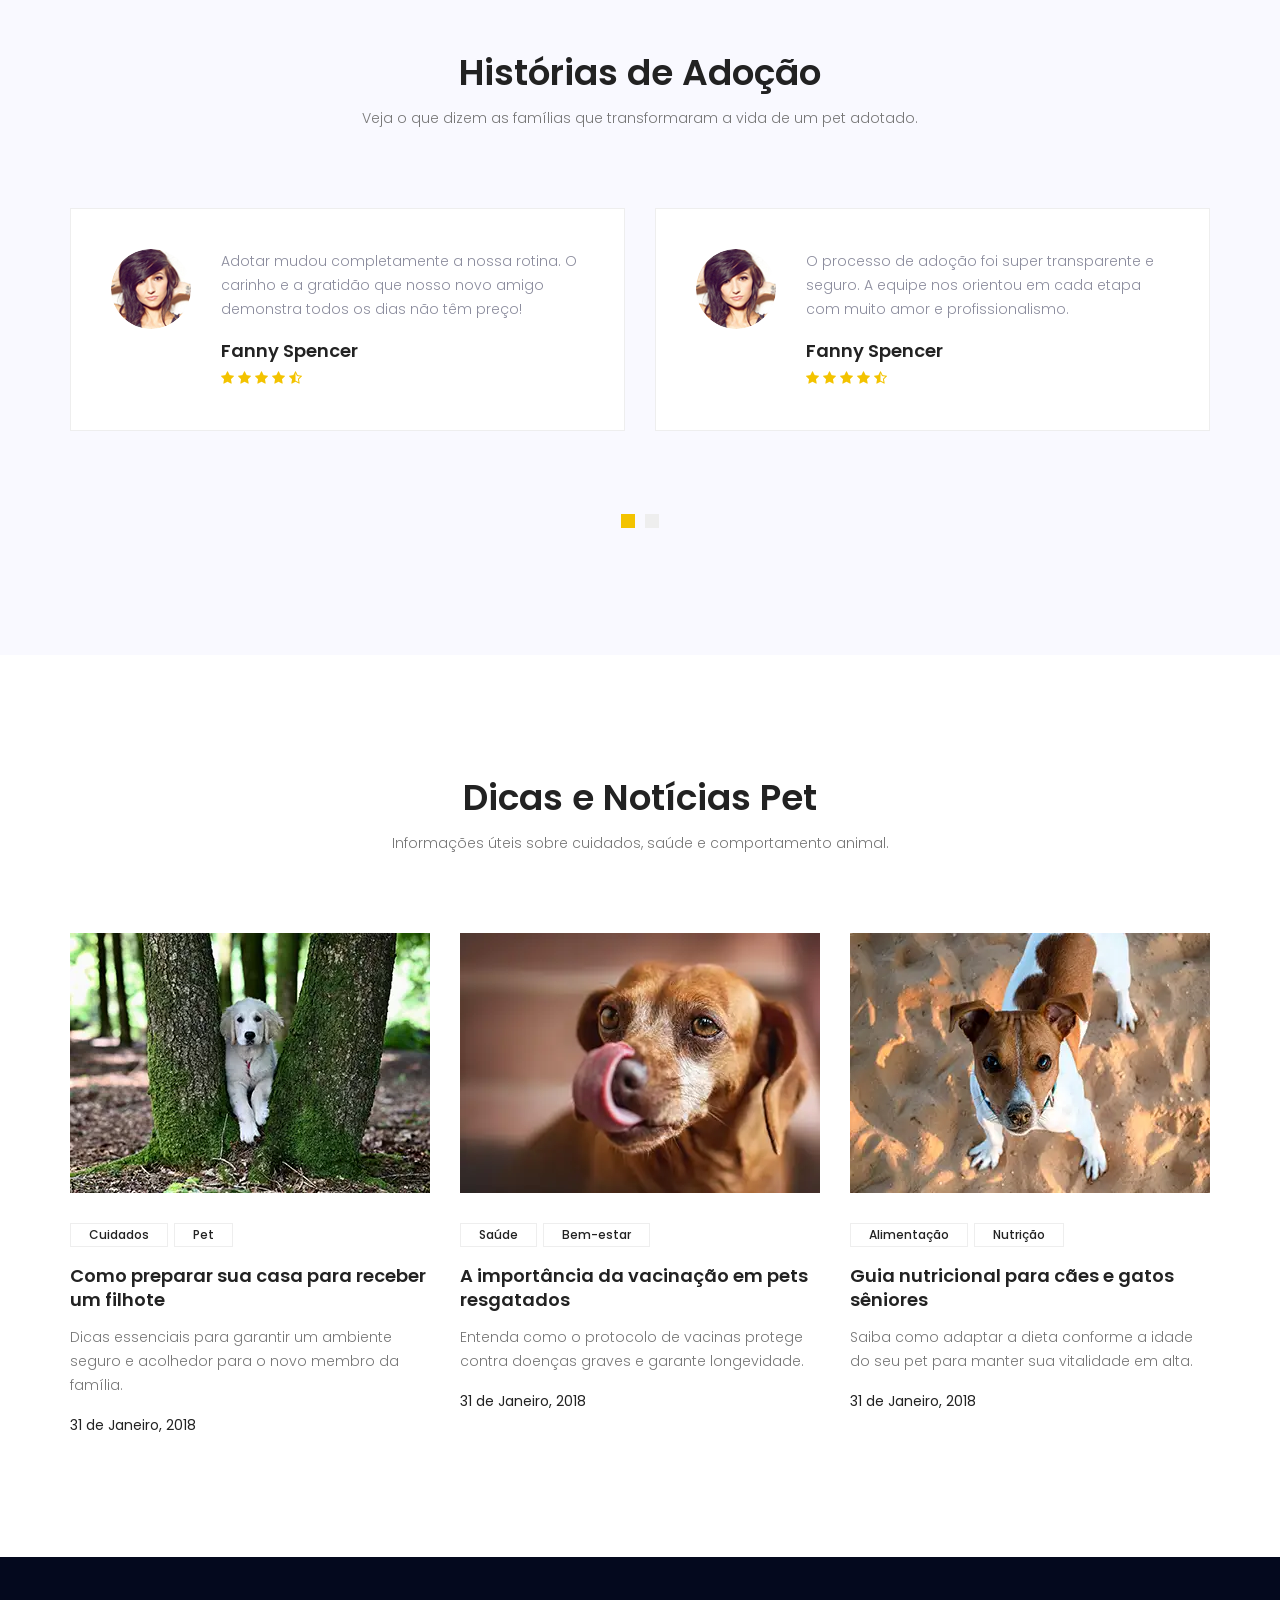
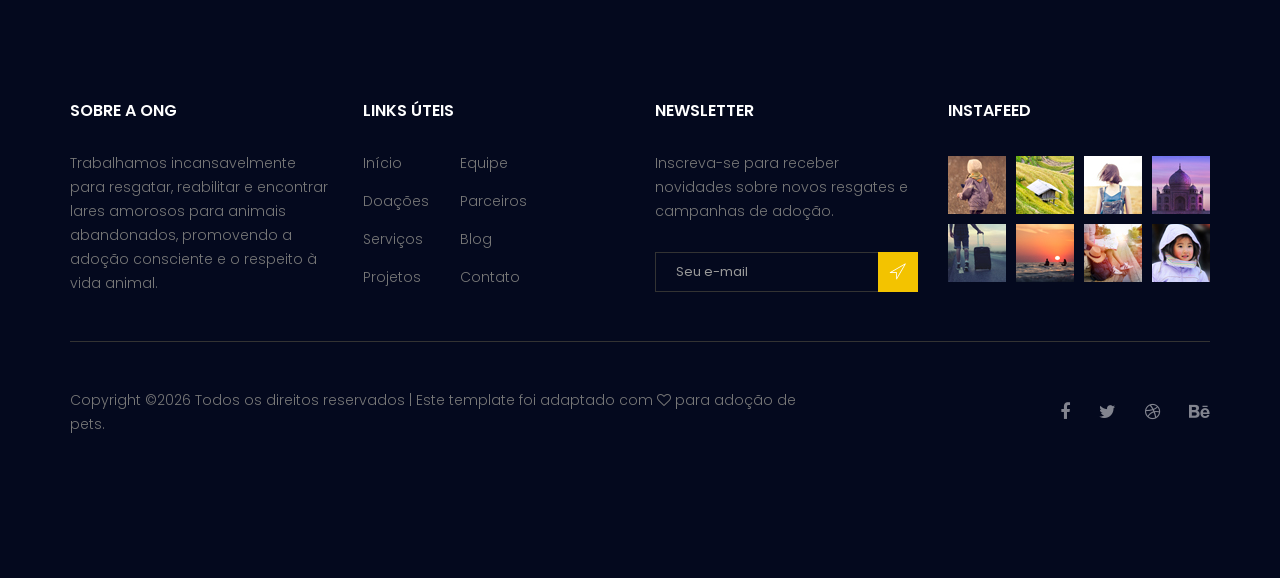
==== commit 64b5eff6: "adoçao" ====
--- a/index.html
+++ b/index.html
@@ -35,7 +35,7 @@
                         <ul class="nav navbar-nav menu_nav ml-auto">
                             <li class="nav-item active"><a class="nav-link" href="index.html">Início</a></li> 
                             <li class="nav-item"><a class="nav-link" href="about.html">Sobre nós</a></li>
-                            <li class="nav-item"><a class="nav-link" href="accomodation.html">Pets Disponíveis</a></li>
+                            <li class="nav-item"><a class="nav-link" href="accomodation.html">Adoção</a></li>
                             <li class="nav-item"><a class="nav-link" href="gallery.html">Galeria</a></li>
                             <li class="nav-item submenu dropdown">
                                 <a href="#" class="nav-link dropdown-toggle" data-toggle="dropdown" role="button" aria-haspopup="true" aria-expanded="false">Blog</a>
--- a/css/style.css
+++ b/css/style.css
@@ -718,7 +718,7 @@
 }
 
 .blog_banner .bg-parallax {
-  background: url(../image/banner/banner-1.jpg) no-repeat scroll center center;
+  background: url(../image/banner/cachorro-correndo.webp) no-repeat scroll center center;
 }
 
 .blog_banner .banner_content {
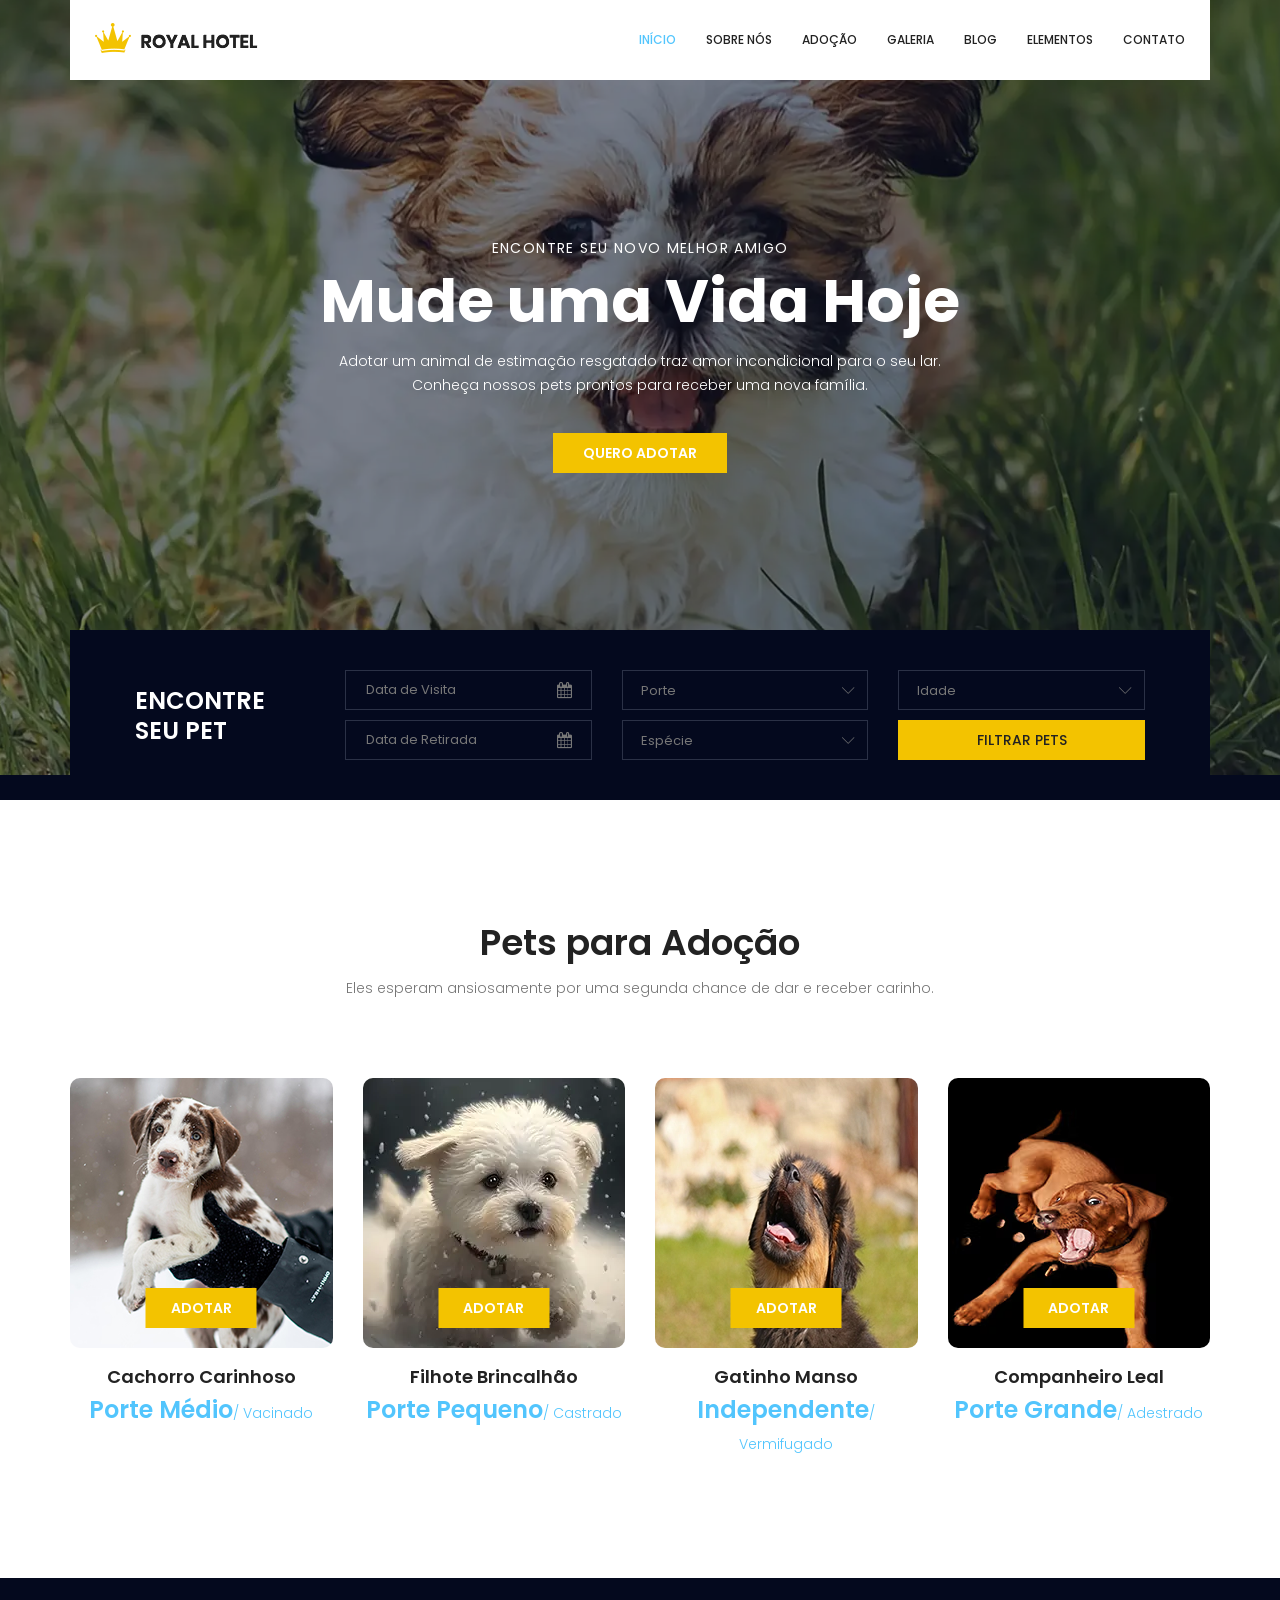
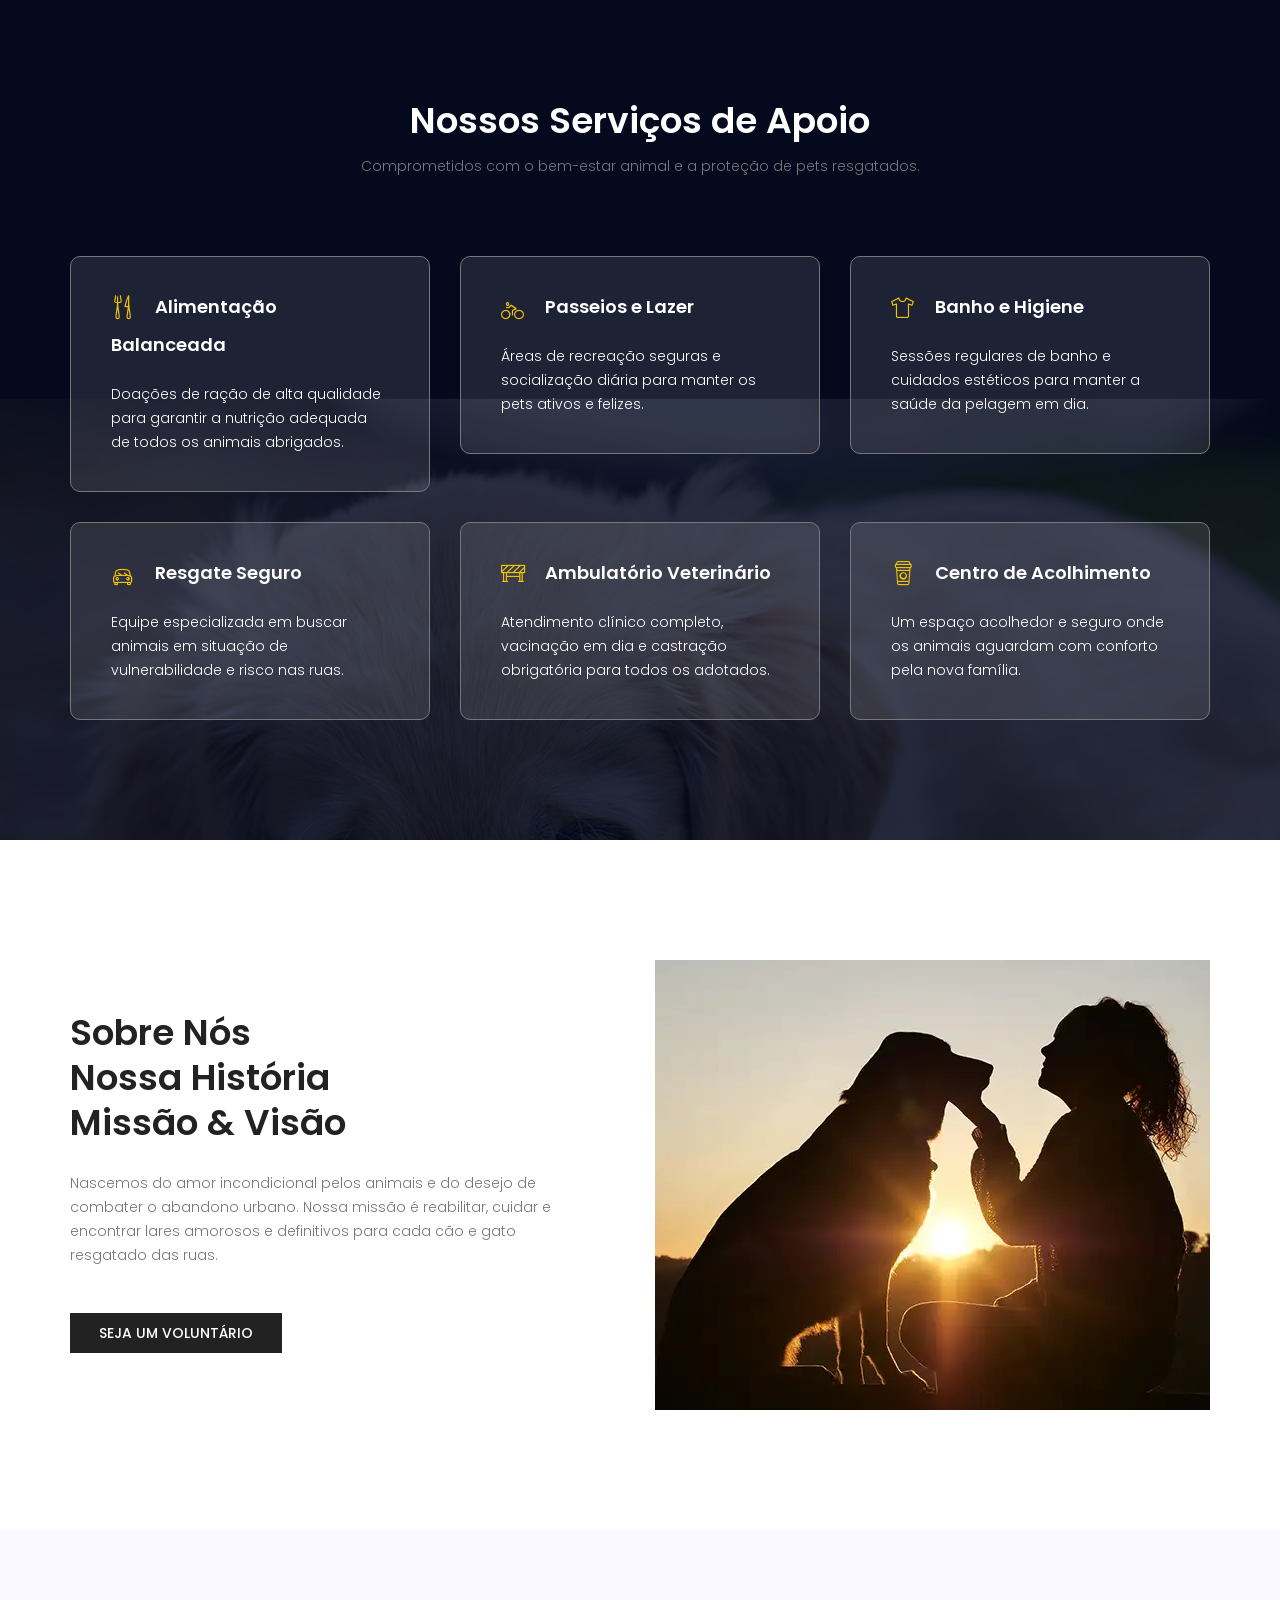
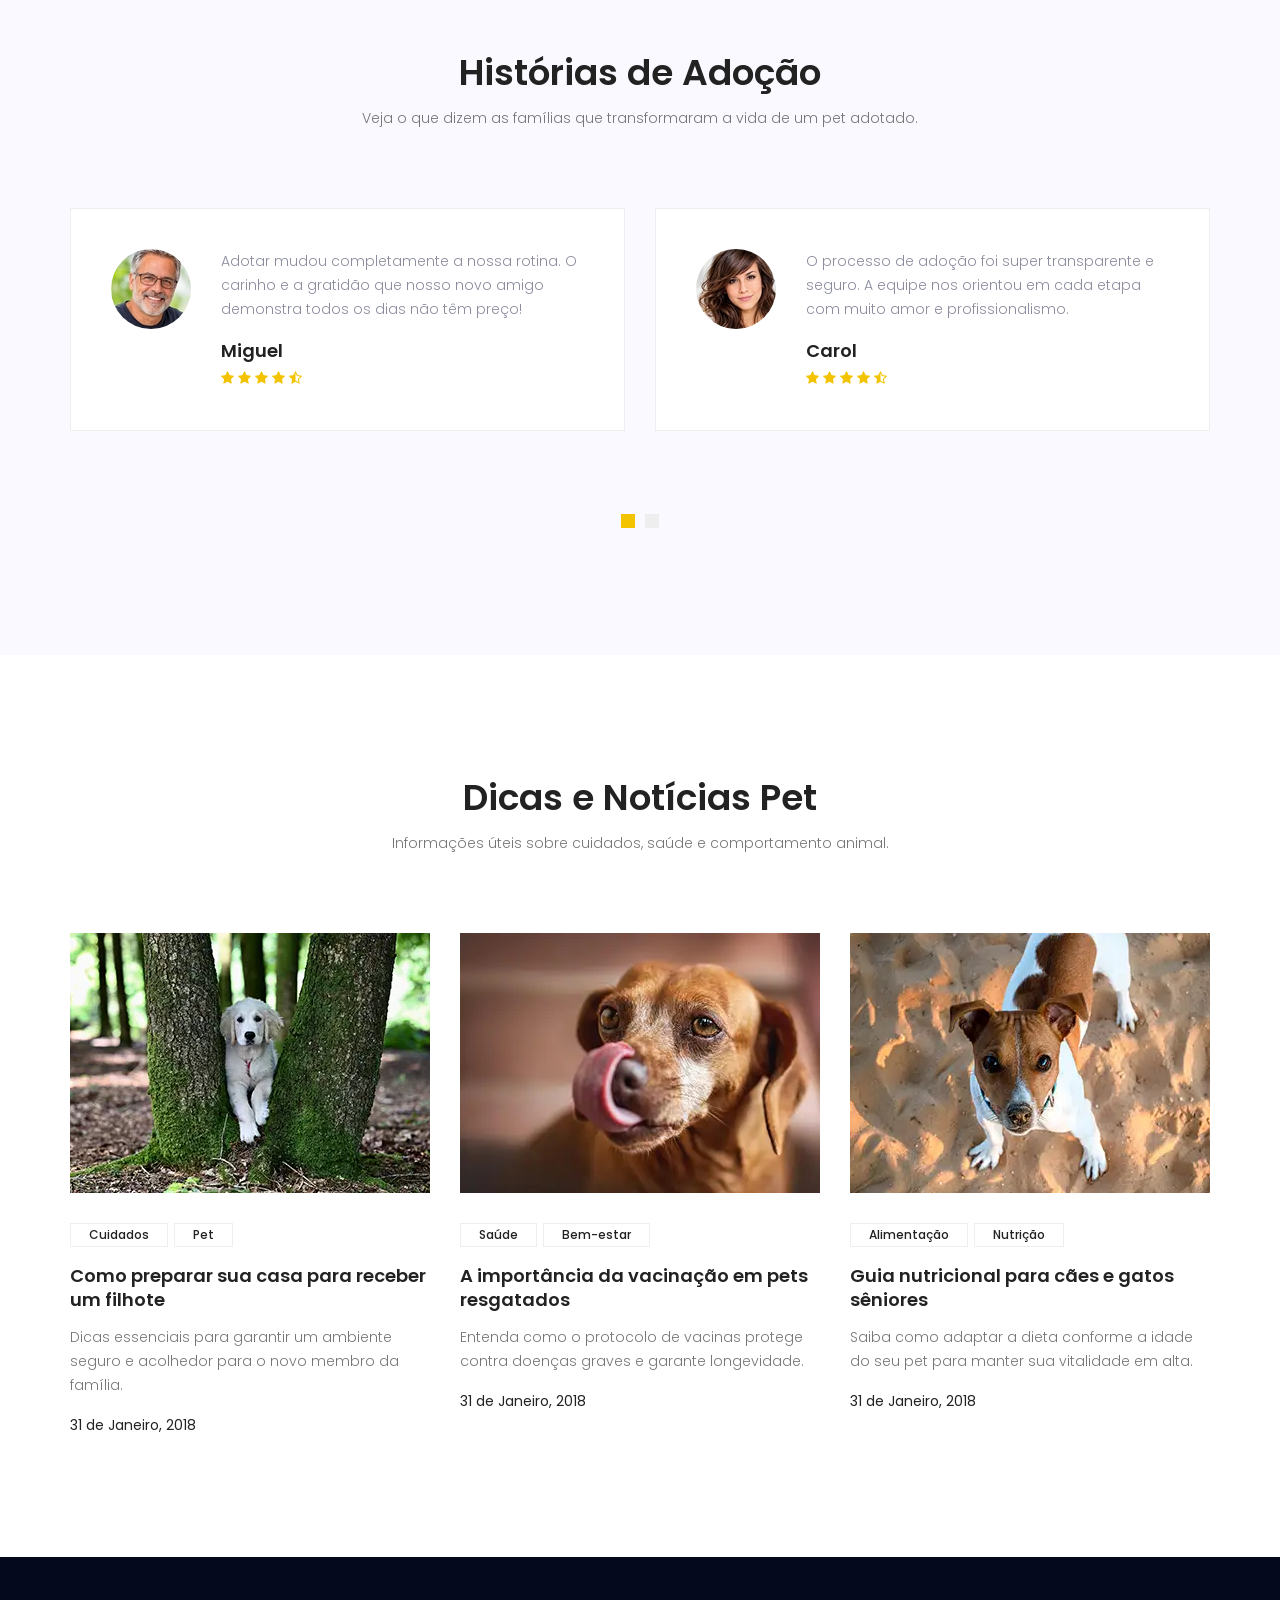
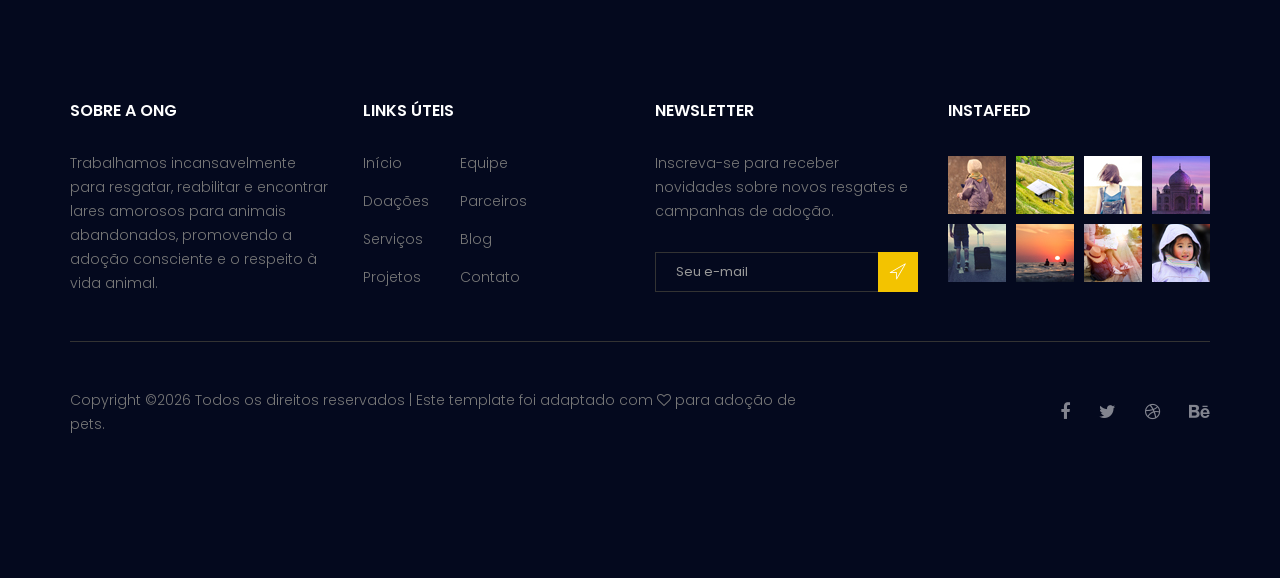
==== commit df330655: "ana" ====
--- a/index.html
+++ b/index.html
@@ -269,10 +269,10 @@
                 </div>
                 <div class="testimonial_slider owl-carousel">
                     <div class="media testimonial_item">
-                        <img class="rounded-circle" src="image/testtimonial-1.jpg" alt="">
+                        <img class="rounded-circle" src="image/Miguel.avif" alt="">
                         <div class="media-body">
                             <p>Adotar mudou completamente a nossa rotina. O carinho e a gratidão que nosso novo amigo demonstra todos os dias não têm preço!</p>
-                            <a href="#"><h4 class="sec_h4">Fanny Spencer</h4></a>
+                            <a href="#"><h4 class="sec_h4">Miguel</h4></a>
                             <div class="star">
                                 <a href="#"><i class="fa fa-star"></i></a>
                                 <a href="#"><i class="fa fa-star"></i></a>
@@ -283,10 +283,10 @@
                         </div>
                     </div>    
                     <div class="media testimonial_item">
-                        <img class="rounded-circle" src="image/testtimonial-1.jpg" alt="">
+                        <img class="rounded-circle" src="image/Carol.avif" alt="">
                         <div class="media-body">
                             <p>O processo de adoção foi super transparente e seguro. A equipe nos orientou em cada etapa com muito amor e profissionalismo.</p>
-                            <a href="#"><h4 class="sec_h4">Fanny Spencer</h4></a>
+                            <a href="#"><h4 class="sec_h4">Carol</h4></a>
                             <div class="star">
                                 <a href="#"><i class="fa fa-star"></i></a>
                                 <a href="#"><i class="fa fa-star"></i></a>
@@ -297,10 +297,10 @@
                         </div>
                     </div>
                     <div class="media testimonial_item">
-                        <img class="rounded-circle" src="image/testtimonial-1.jpg" alt="">
+                        <img class="rounded-circle" src="image/Zé.avif" alt="">
                         <div class="media-body">
                             <p>Salvar uma vida é a experiência mais gratificante do mundo. Recomendo a todos que apoiem a causa animal e adotem conscientemente.</p>
-                            <a href="#"><h4 class="sec_h4">Fanny Spencer</h4></a>
+                            <a href="#"><h4 class="sec_h4">Zé</h4></a>
                             <div class="star">
                                 <a href="#"><i class="fa fa-star"></i></a>
                                 <a href="#"><i class="fa fa-star"></i></a>
@@ -311,10 +311,10 @@
                         </div>
                     </div>    
                     <div class="media testimonial_item">
-                        <img class="rounded-circle" src="image/testtimonial-1.jpg" alt="">
+                        <img class="rounded-circle" src="image/Ana.avif" alt="">
                         <div class="media-body">
                             <p>Encontrei o companheiro perfeito para minhas caminhadas. Ele se adaptou super rápido à nossa casa e já faz parte da família!</p>
-                            <a href="#"><h4 class="sec_h4">Fanny Spencer</h4></a>
+                            <a href="#"><h4 class="sec_h4">Ana</h4></a>
                             <div class="star">
                                 <a href="#"><i class="fa fa-star"></i></a>
                                 <a href="#"><i class="fa fa-star"></i></a>
--- a/css/style.css
+++ b/css/style.css
@@ -751,7 +751,7 @@
 }
 
 .blog_banner_two .bg-parallax {
-  background: url(../image/banner/banner-2.jpg) no-repeat scroll center top/cover;
+  background: url(../image/banner/filhotes-fofos.avif) no-repeat scroll center top/cover;
 }
 
 /*=============End Blog Banner css =============*/
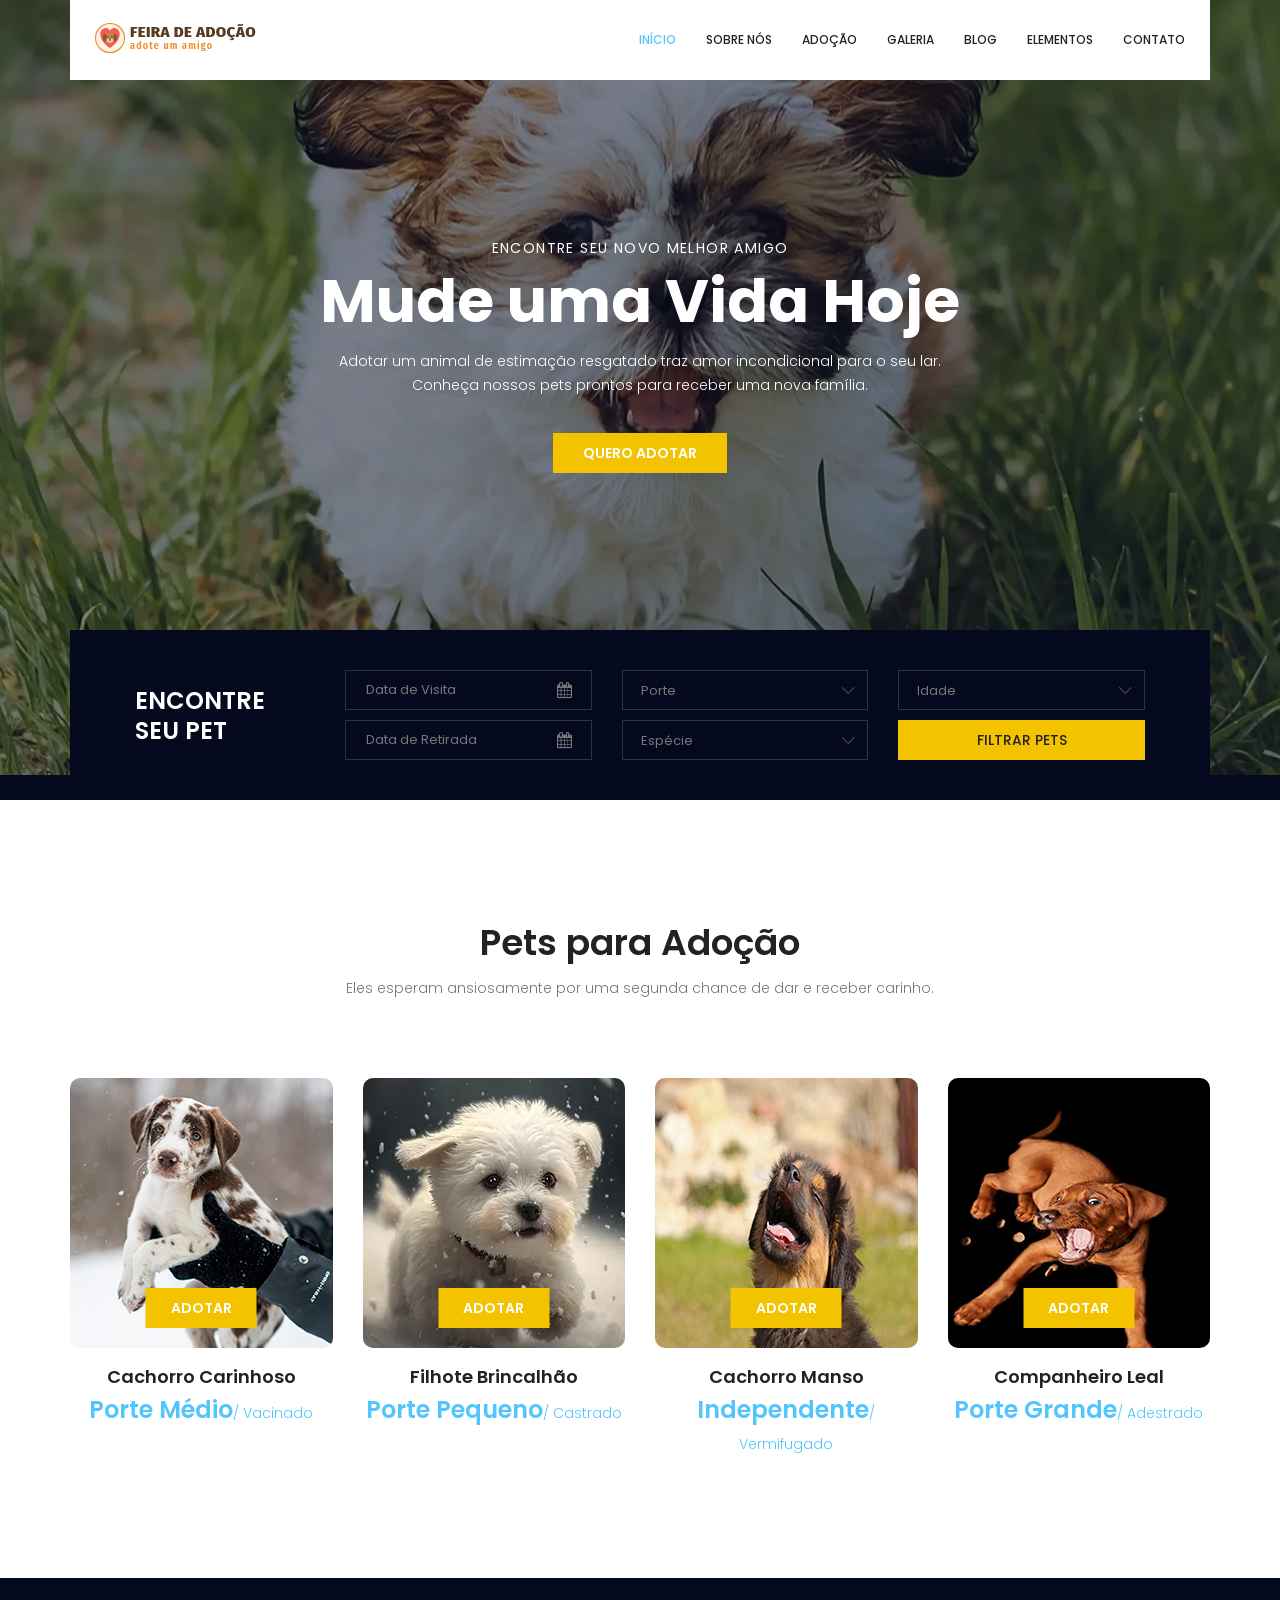
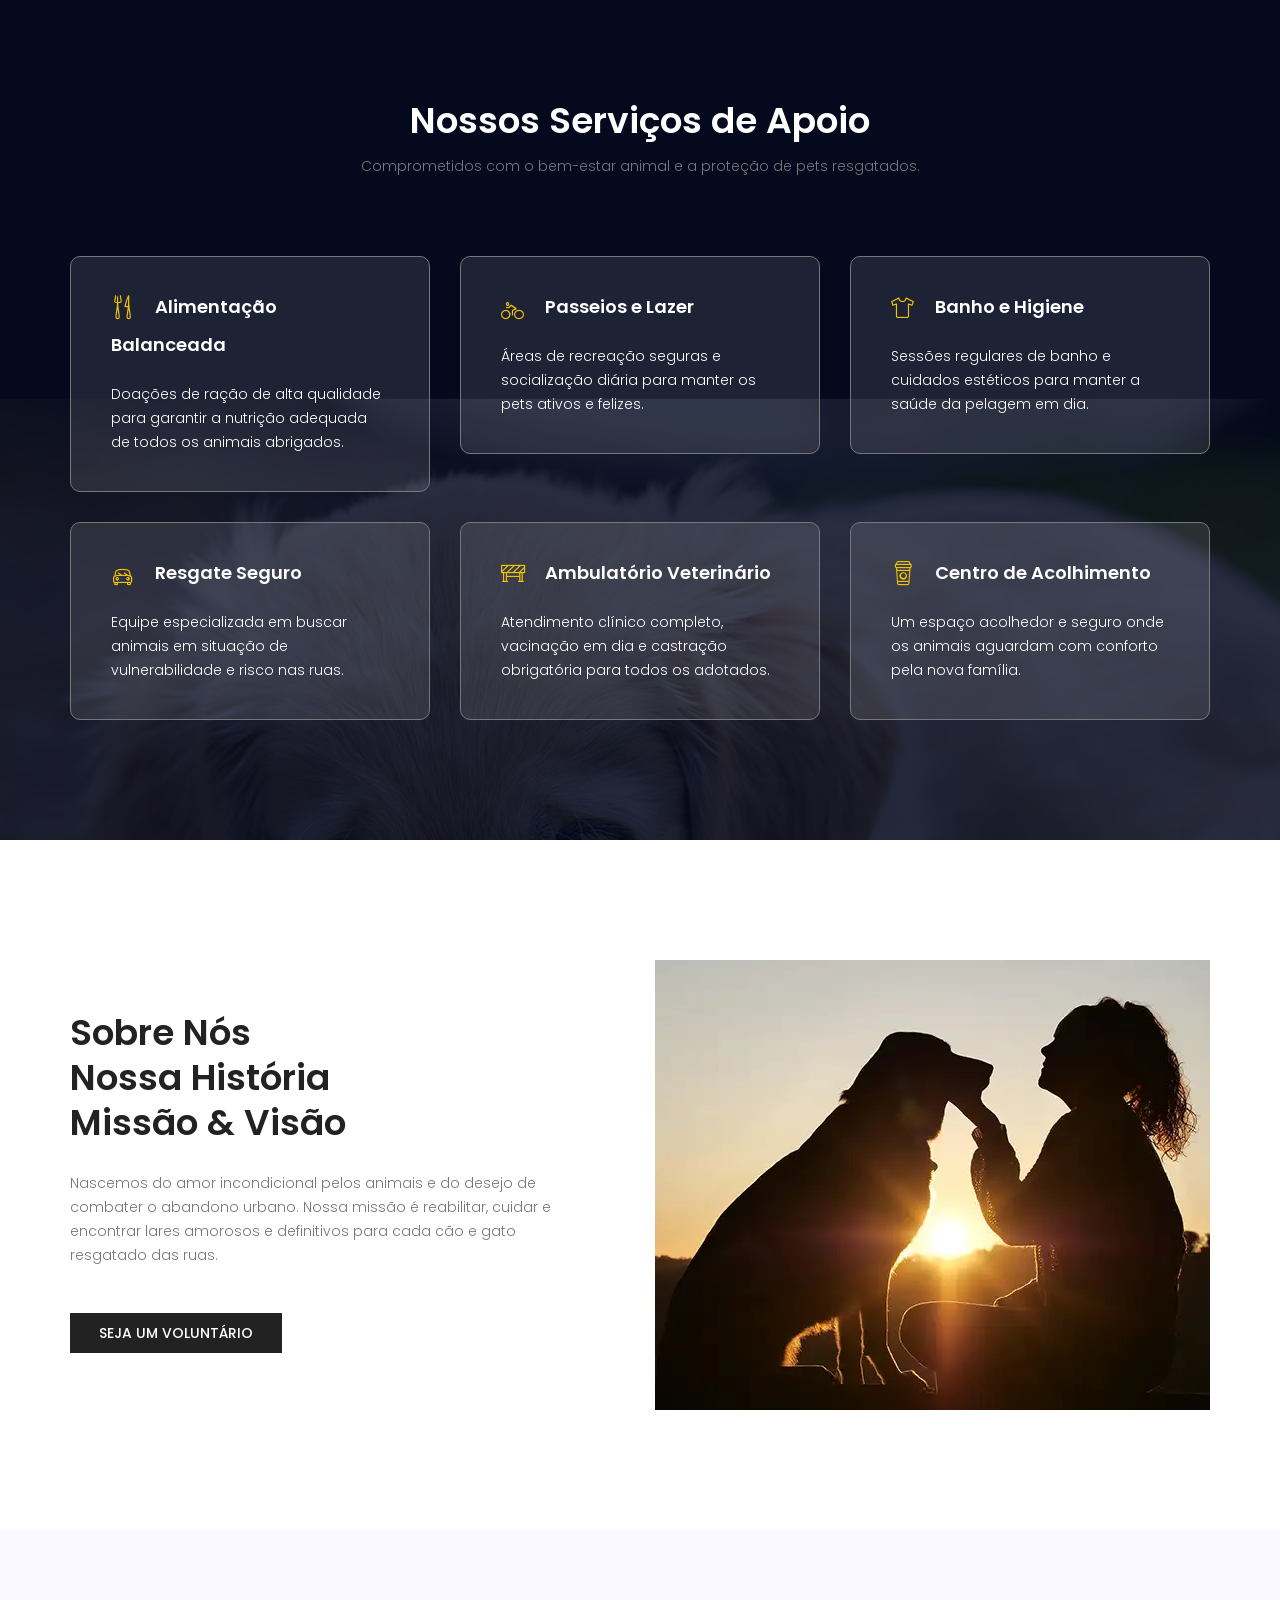
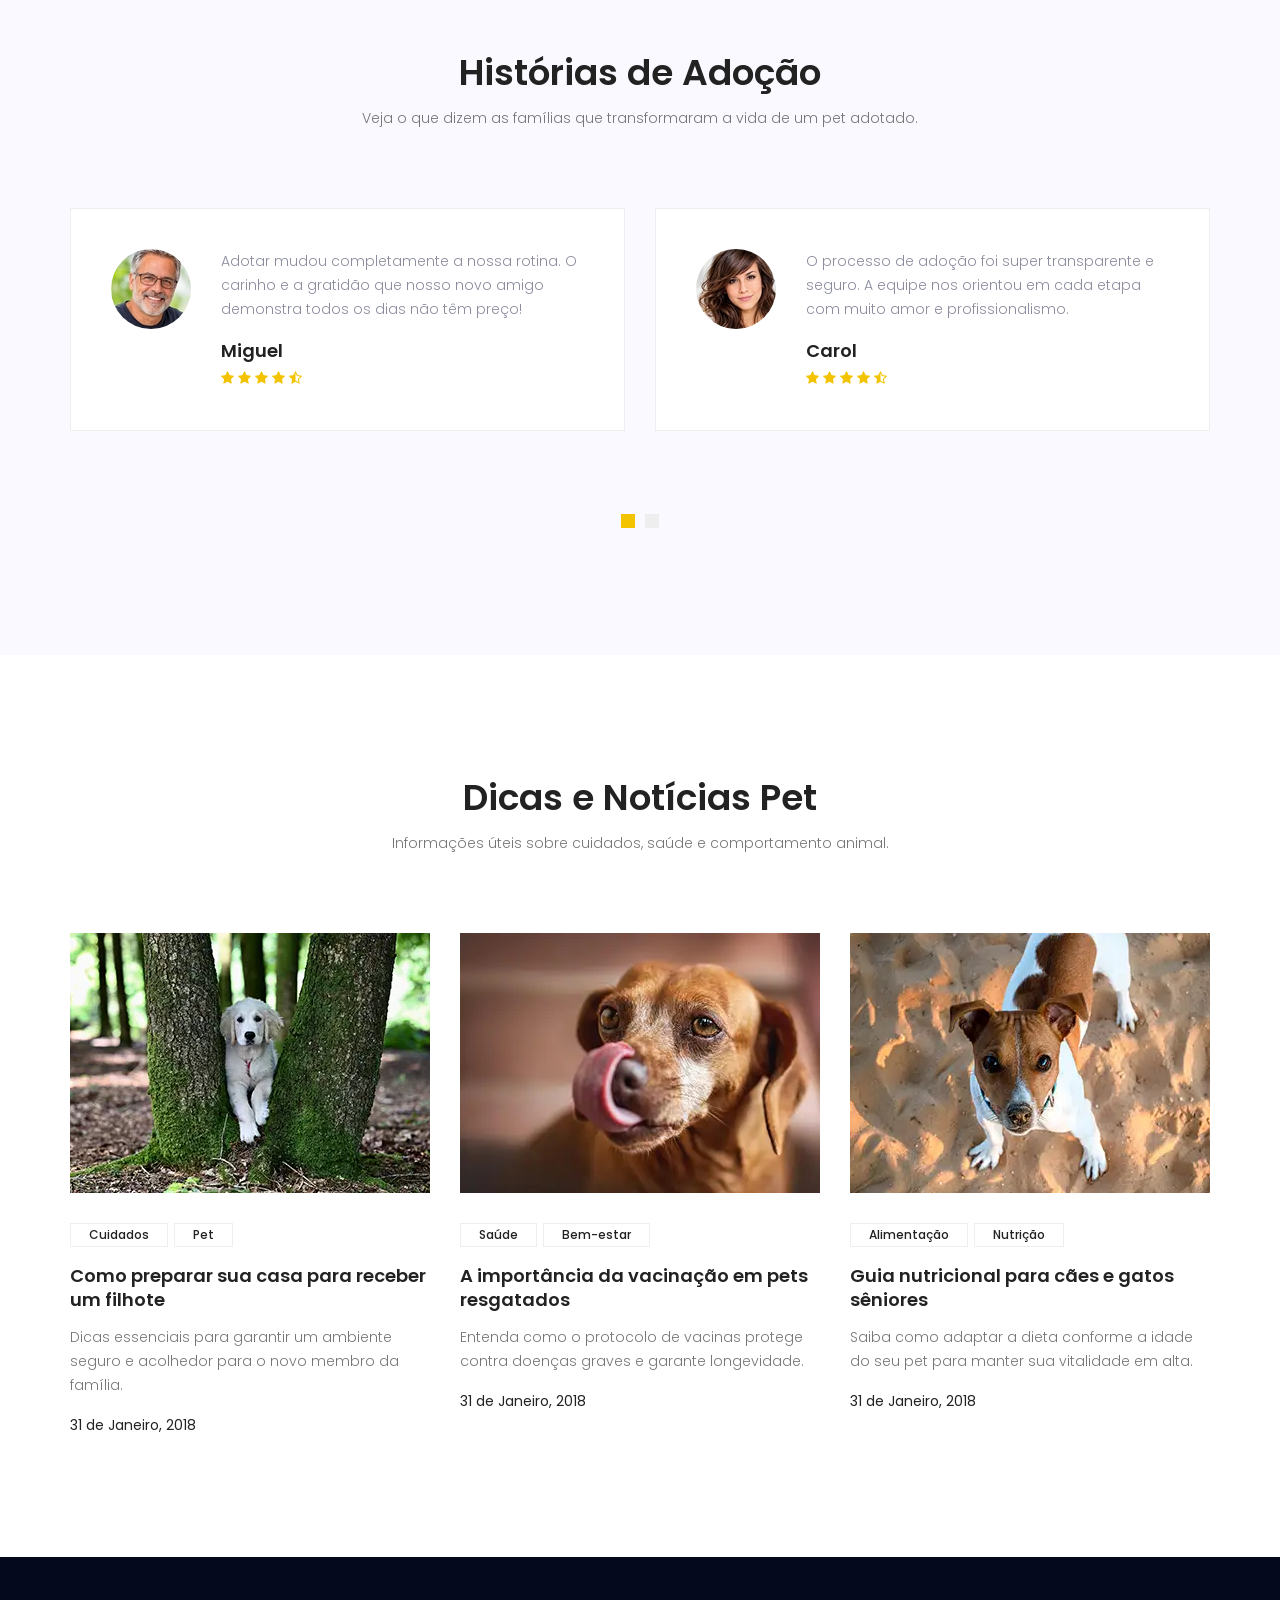
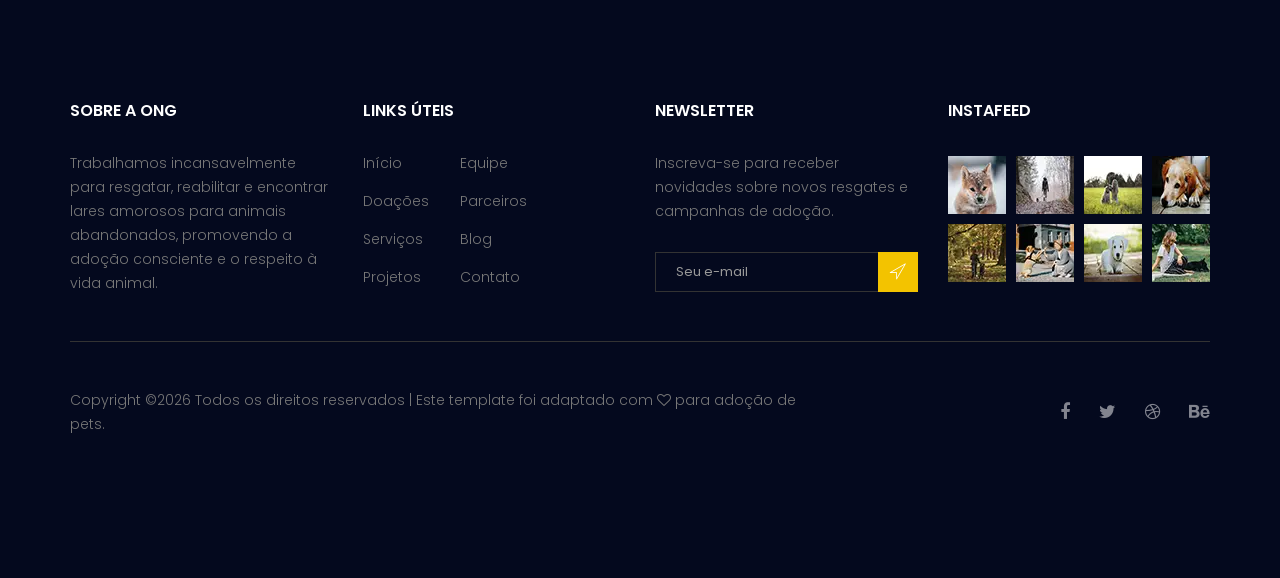
==== commit 64f037c3: "Ajustes da AP2: nomes SEO, alt/title, logo, favicon e banner - Renomeia as imagens novas com nomes S" ====
--- a/index.html
+++ b/index.html
@@ -4,7 +4,7 @@
         <!-- Required meta tags -->
         <meta charset="utf-8">
         <meta name="viewport" content="width=device-width, initial-scale=1, shrink-to-fit=no">
-        <link rel="icon" href="image/favicon.png" type="image/png">
+        <link rel="icon" href="image/favicon-feira-de-adocao.png" type="image/png">
         <title>Amigo Fiel - Adoção de Pets</title>
         <!-- Bootstrap CSS -->
         <link rel="stylesheet" href="css/bootstrap.css">
@@ -24,7 +24,7 @@
             <div class="container">
                 <nav class="navbar navbar-expand-lg navbar-light">
                     <!-- Brand and toggle get grouped for better mobile display -->
-                    <a class="navbar-brand logo_h" href="index.html"><img src="image/Logo.png" alt=""></a>
+                    <a class="navbar-brand logo_h" href="index.html"><img src="image/logo-feira-de-adocao-adote-um-amigo.webp" alt="Logo Feira de Adoção - adote um amigo, com cachorro dentro de um coração" title="Feira de Adoção - adote um amigo"></a>
                     <button class="navbar-toggler" type="button" data-toggle="collapse" data-target="#navbarSupportedContent" aria-controls="navbarSupportedContent" aria-expanded="false" aria-label="Toggle navigation">
                         <span class="icon-bar"></span>
                         <span class="icon-bar"></span>
@@ -148,7 +148,7 @@
                     <div class="col-lg-3 col-sm-6">
                         <div class="accomodation_item text-center">
                             <div class="hotel_img">
-                                <img src="image/neve.avif" alt="">
+                                <img src="image/cachorro-carinhoso-na-neve.avif" alt="Cachorro carinhoso brincando na neve, disponível para adoção" title="Cachorro Carinhoso para adoção">
                                 <a href="#" class="btn theme_btn button_hover">Adotar</a>
                             </div>
                             <a href="#"><h4 class="sec_h4">Cachorro Carinhoso</h4></a>
@@ -158,7 +158,7 @@
                     <div class="col-lg-3 col-sm-6">
                         <div class="accomodation_item text-center">
                             <div class="hotel_img">
-                                <img src="image/maltes.webp" alt="">
+                                <img src="image/filhote-maltes-brincalhao.webp" alt="Filhote de maltês brincalhão esperando por um lar" title="Filhote Brincalhão para adoção">
                                 <a href="#" class="btn theme_btn button_hover">Adotar</a>
                             </div>
                             <a href="#"><h4 class="sec_h4">Filhote Brincalhão</h4></a>
@@ -168,17 +168,17 @@
                     <div class="col-lg-3 col-sm-6">
                         <div class="accomodation_item text-center">
                             <div class="hotel_img">
-                                <img src="image/cachorro.webp" alt="">
+                                <img src="image/cachorro-manso-para-adocao.webp" alt="Cachorro manso e tranquilo disponível para adoção" title="Cachorro Manso para adoção">
                                 <a href="#" class="btn theme_btn button_hover">Adotar</a>
                             </div>
-                            <a href="#"><h4 class="sec_h4">Gatinho Manso</h4></a>
+                            <a href="#"><h4 class="sec_h4">Cachorro Manso</h4></a>
                             <h5>Independente<small>/ Vermifugado</small></h5>
                         </div>
                     </div>
                     <div class="col-lg-3 col-sm-6">
                         <div class="accomodation_item text-center">
                             <div class="hotel_img">
-                                <img src="image/racao.avif" alt="">
+                                <img src="image/cachorro-companheiro-leal.avif" alt="Cachorro companheiro e leal esperando adoção" title="Companheiro Leal para adoção">
                                 <a href="#" class="btn theme_btn button_hover">Adotar</a>
                             </div>
                             <a href="#"><h4 class="sec_h4">Companheiro Leal</h4></a>
@@ -253,7 +253,7 @@
                         </div>
                     </div>
                     <div class="col-md-6">
-                        <img class="img-fluid" src="image/dono.webp" alt="img">
+                        <img class="img-fluid" src="image/historia-adocao-tutor-com-cachorro.webp" alt="Tutor abraçando o cachorro que adotou na ONG Amigo Fiel" title="Histórias de Adoção">
                     </div>
                 </div>
             </div>
@@ -269,7 +269,7 @@
                 </div>
                 <div class="testimonial_slider owl-carousel">
                     <div class="media testimonial_item">
-                        <img class="rounded-circle" src="image/Miguel.avif" alt="">
+                        <img class="rounded-circle" src="image/depoimento-adotante-miguel.avif" alt="Foto de Miguel, adotante que deixou seu depoimento" title="Depoimento de Miguel">
                         <div class="media-body">
                             <p>Adotar mudou completamente a nossa rotina. O carinho e a gratidão que nosso novo amigo demonstra todos os dias não têm preço!</p>
                             <a href="#"><h4 class="sec_h4">Miguel</h4></a>
@@ -283,7 +283,7 @@
                         </div>
                     </div>    
                     <div class="media testimonial_item">
-                        <img class="rounded-circle" src="image/Carol.avif" alt="">
+                        <img class="rounded-circle" src="image/depoimento-adotante-carol.avif" alt="Foto de Carol, adotante que deixou seu depoimento" title="Depoimento de Carol">
                         <div class="media-body">
                             <p>O processo de adoção foi super transparente e seguro. A equipe nos orientou em cada etapa com muito amor e profissionalismo.</p>
                             <a href="#"><h4 class="sec_h4">Carol</h4></a>
@@ -297,7 +297,7 @@
                         </div>
                     </div>
                     <div class="media testimonial_item">
-                        <img class="rounded-circle" src="image/Zé.avif" alt="">
+                        <img class="rounded-circle" src="image/depoimento-adotante-ze.avif" alt="Foto de Zé, adotante que deixou seu depoimento" title="Depoimento de Zé">
                         <div class="media-body">
                             <p>Salvar uma vida é a experiência mais gratificante do mundo. Recomendo a todos que apoiem a causa animal e adotem conscientemente.</p>
                             <a href="#"><h4 class="sec_h4">Zé</h4></a>
@@ -311,7 +311,7 @@
                         </div>
                     </div>    
                     <div class="media testimonial_item">
-                        <img class="rounded-circle" src="image/Ana.avif" alt="">
+                        <img class="rounded-circle" src="image/depoimento-adotante-ana.avif" alt="Foto de Ana, adotante que deixou seu depoimento" title="Depoimento de Ana">
                         <div class="media-body">
                             <p>Encontrei o companheiro perfeito para minhas caminhadas. Ele se adaptou super rápido à nossa casa e já faz parte da família!</p>
                             <a href="#"><h4 class="sec_h4">Ana</h4></a>
@@ -340,7 +340,7 @@
                     <div class="col-lg-4 col-md-6">
                         <div class="single-recent-blog-post">
                             <div class="thumb">
-                                <img class="img-fluid" src="image/blog/cachorro-na-arvore.webp" alt="post">
+                                <img class="img-fluid" src="image/blog/preparar-casa-para-filhote-adotado.webp" alt="Cachorro ao lado de uma árvore, ilustrando como preparar a casa para um filhote" title="Como preparar sua casa para receber um filhote">
                             </div>
                             <div class="details">
                                 <div class="tags">
@@ -356,7 +356,7 @@
                     <div class="col-lg-4 col-md-6">
                         <div class="single-recent-blog-post">
                             <div class="thumb">
-                                <img class="img-fluid" src="image/blog/cachorro-caramelo.webp" alt="post">
+                                <img class="img-fluid" src="image/blog/vacinacao-pets-resgatados.webp" alt="Cachorro caramelo resgatado, ilustrando a importância da vacinação" title="A importância da vacinação em pets resgatados">
                             </div>
                             <div class="details">
                                 <div class="tags">
@@ -372,7 +372,7 @@
                     <div class="col-lg-4 col-md-6">
                         <div class="single-recent-blog-post">
                             <div class="thumb">
-                                <img class="img-fluid" src="image/blog/cachorro-na-praia.webp" alt="post">
+                                <img class="img-fluid" src="image/blog/guia-nutricional-caes-idosos.webp" alt="Cachorro na praia, ilustrando o guia nutricional para pets idosos" title="Guia nutricional para cães e gatos sêniores">
                             </div>
                             <div class="details">
                                 <div class="tags">
@@ -442,14 +442,14 @@
                         <div class="single-footer-widget instafeed">
                             <h6 class="footer_title">InstaFeed</h6>
                             <ul class="list_style instafeed d-flex flex-wrap">
-                                <li><img src="image/instagram/Image-01.jpg" alt=""></li>
-                                <li><img src="image/instagram/Image-02.jpg" alt=""></li>
-                                <li><img src="image/instagram/Image-03.jpg" alt=""></li>
-                                <li><img src="image/instagram/Image-04.jpg" alt=""></li>
-                                <li><img src="image/instagram/Image-05.jpg" alt=""></li>
-                                <li><img src="image/instagram/Image-06.jpg" alt=""></li>
-                                <li><img src="image/instagram/Image-07.jpg" alt=""></li>
-                                <li><img src="image/instagram/Image-08.jpg" alt=""></li>
+                                <li><img src="image/instagram/cachorro-na-neve.webp" alt="Filhote de cachorro com o focinho coberto de neve" title="Cachorro na neve"></li>
+                                <li><img src="image/instagram/cachorro-trilha.webp" alt="Tutora passeando com seu cachorro em uma trilha na floresta" title="Passeio na trilha"></li>
+                                <li><img src="image/instagram/crianca-cachorro-campo.webp" alt="Menina abraçando um cachorro em um campo gramado" title="Criança com cachorro no campo"></li>
+                                <li><img src="image/instagram/cachorro-pidao.webp" alt="Cachorro golden deitado no chão com olhar pidão" title="Cachorro pidão"></li>
+                                <li><img src="image/instagram/crianca-cachorro-bosque.webp" alt="Menino correndo com um cachorro preto em um bosque" title="Criança com cachorro no bosque"></li>
+                                <li><img src="image/instagram/cachorro-cidade.webp" alt="Tutora fazendo toca aqui com seu cachorro na rua" title="Cachorro na cidade"></li>
+                                <li><img src="image/instagram/cachorro-fofo-branco.webp" alt="Filhote branco de coleira verde deitado" title="Cachorro fofo branco"></li>
+                                <li><img src="image/instagram/cachorro-dono-parque.webp" alt="Tutora sentada na grama ao lado de seu cachorro preto" title="Cachorro e tutora no parque"></li>
                             </ul>
                         </div>
                     </div>                     
--- a/css/style.css
+++ b/css/style.css
@@ -500,7 +500,7 @@
 }
 
 .banner_area .bg-parallax {
-  background: url("../image/shih-tzu.webp") no-repeat scroll center 0/cover;
+  background: url("../image/banner-principal-shih-tzu-adocao.webp") no-repeat scroll center 0/cover;
   opacity: 0.50;
 }
 
@@ -673,7 +673,7 @@
 }
 
 .breadcrumb_area .bg-parallax {
-  background: url("../image/cachorros-correndo.avif") no-repeat scroll center 0/cover;
+  background: url("../image/banner-paginas-cachorros-correndo.avif") no-repeat scroll center 0/cover;
   opacity: 0.50;
   z-index: -1;
 }
@@ -718,7 +718,7 @@
 }
 
 .blog_banner .bg-parallax {
-  background: url(../image/banner/cachorro-correndo.webp) no-repeat scroll center center;
+  background: url(../image/banner/banner-blog-cachorro-correndo.webp) no-repeat scroll center center;
 }
 
 .blog_banner .banner_content {
@@ -751,7 +751,7 @@
 }
 
 .blog_banner_two .bg-parallax {
-  background: url(../image/banner/filhotes-fofos.avif) no-repeat scroll center top/cover;
+  background: url(../image/banner/banner-artigo-filhotes-fofos.avif) no-repeat scroll center top/cover;
 }
 
 /*=============End Blog Banner css =============*/
@@ -829,7 +829,7 @@
 }
 
 .facilities_area .bg-parallax {
-  background: url("../image/golden-triste.avif") no-repeat scroll center 0/cover;
+  background: url("../image/fundo-golden-retriever-esperando-adocao.avif") no-repeat scroll center 0/cover;
   opacity: 0.15;
 }
 
